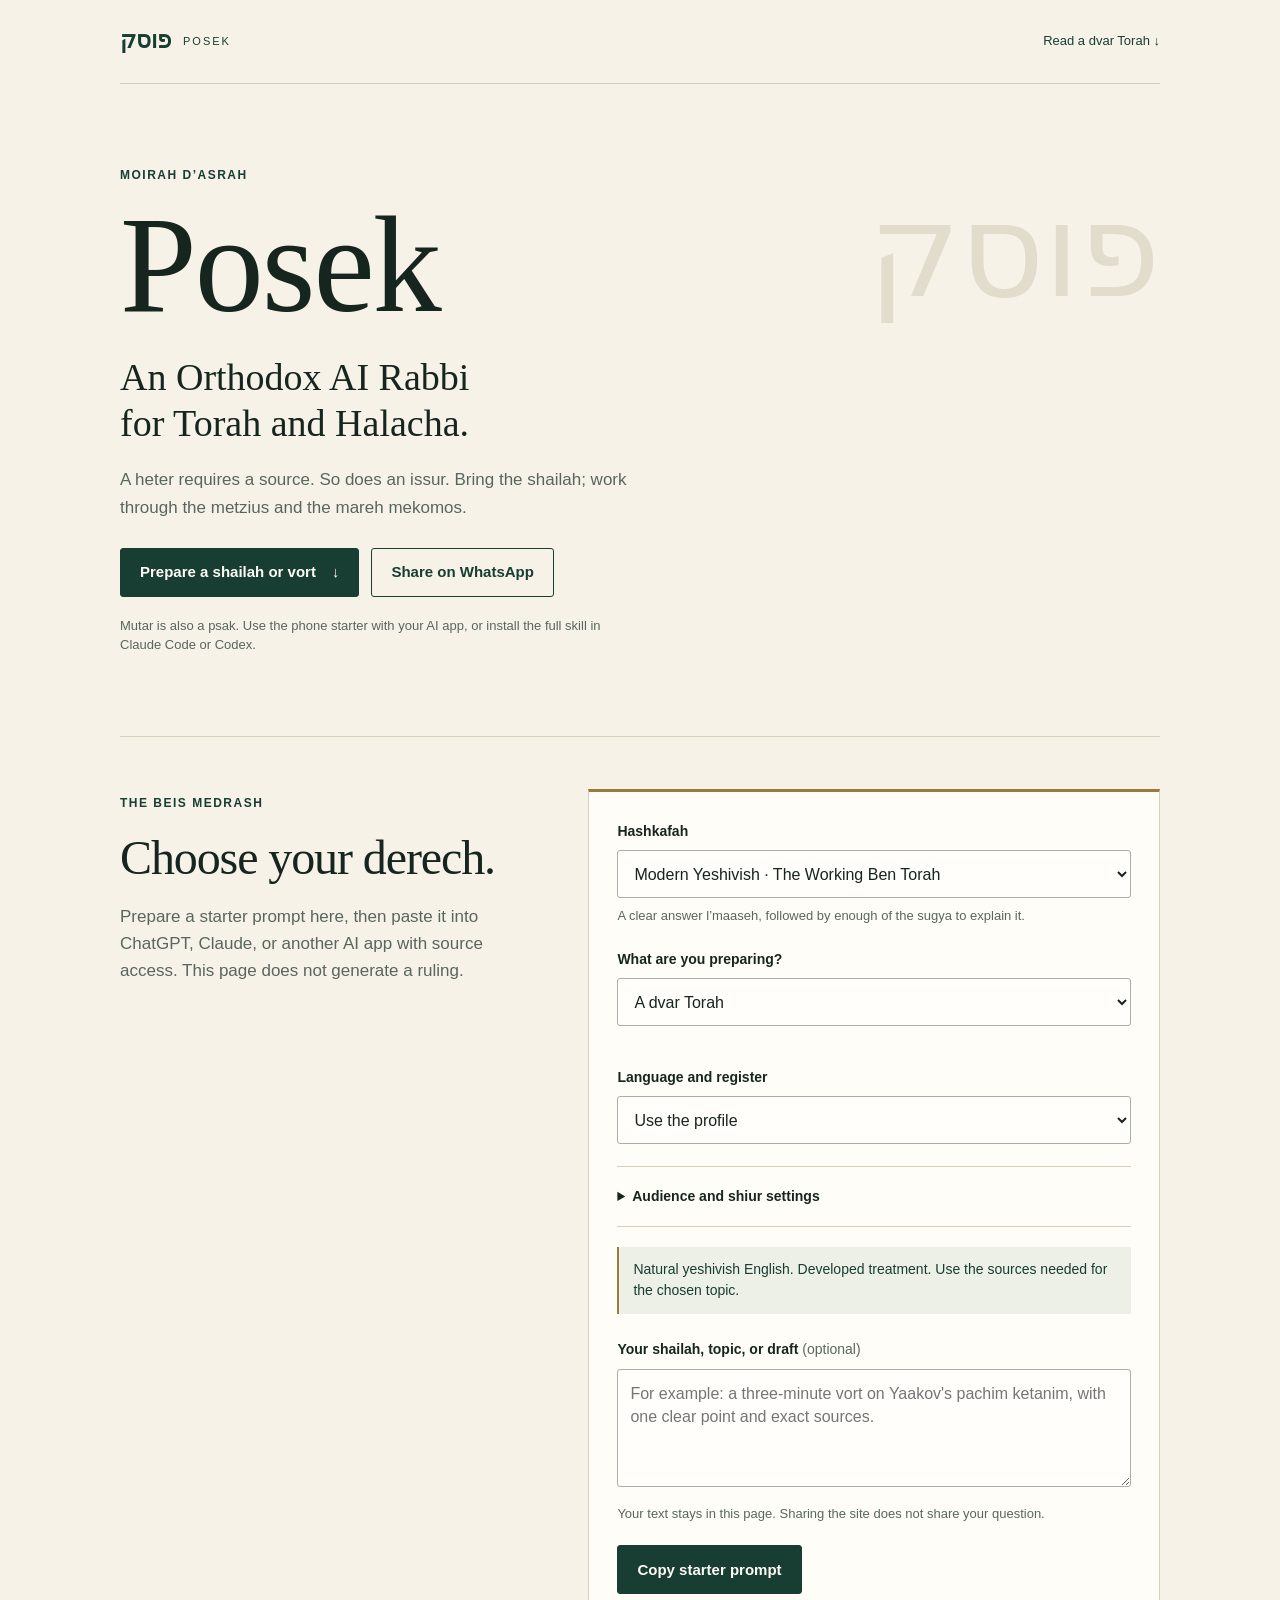
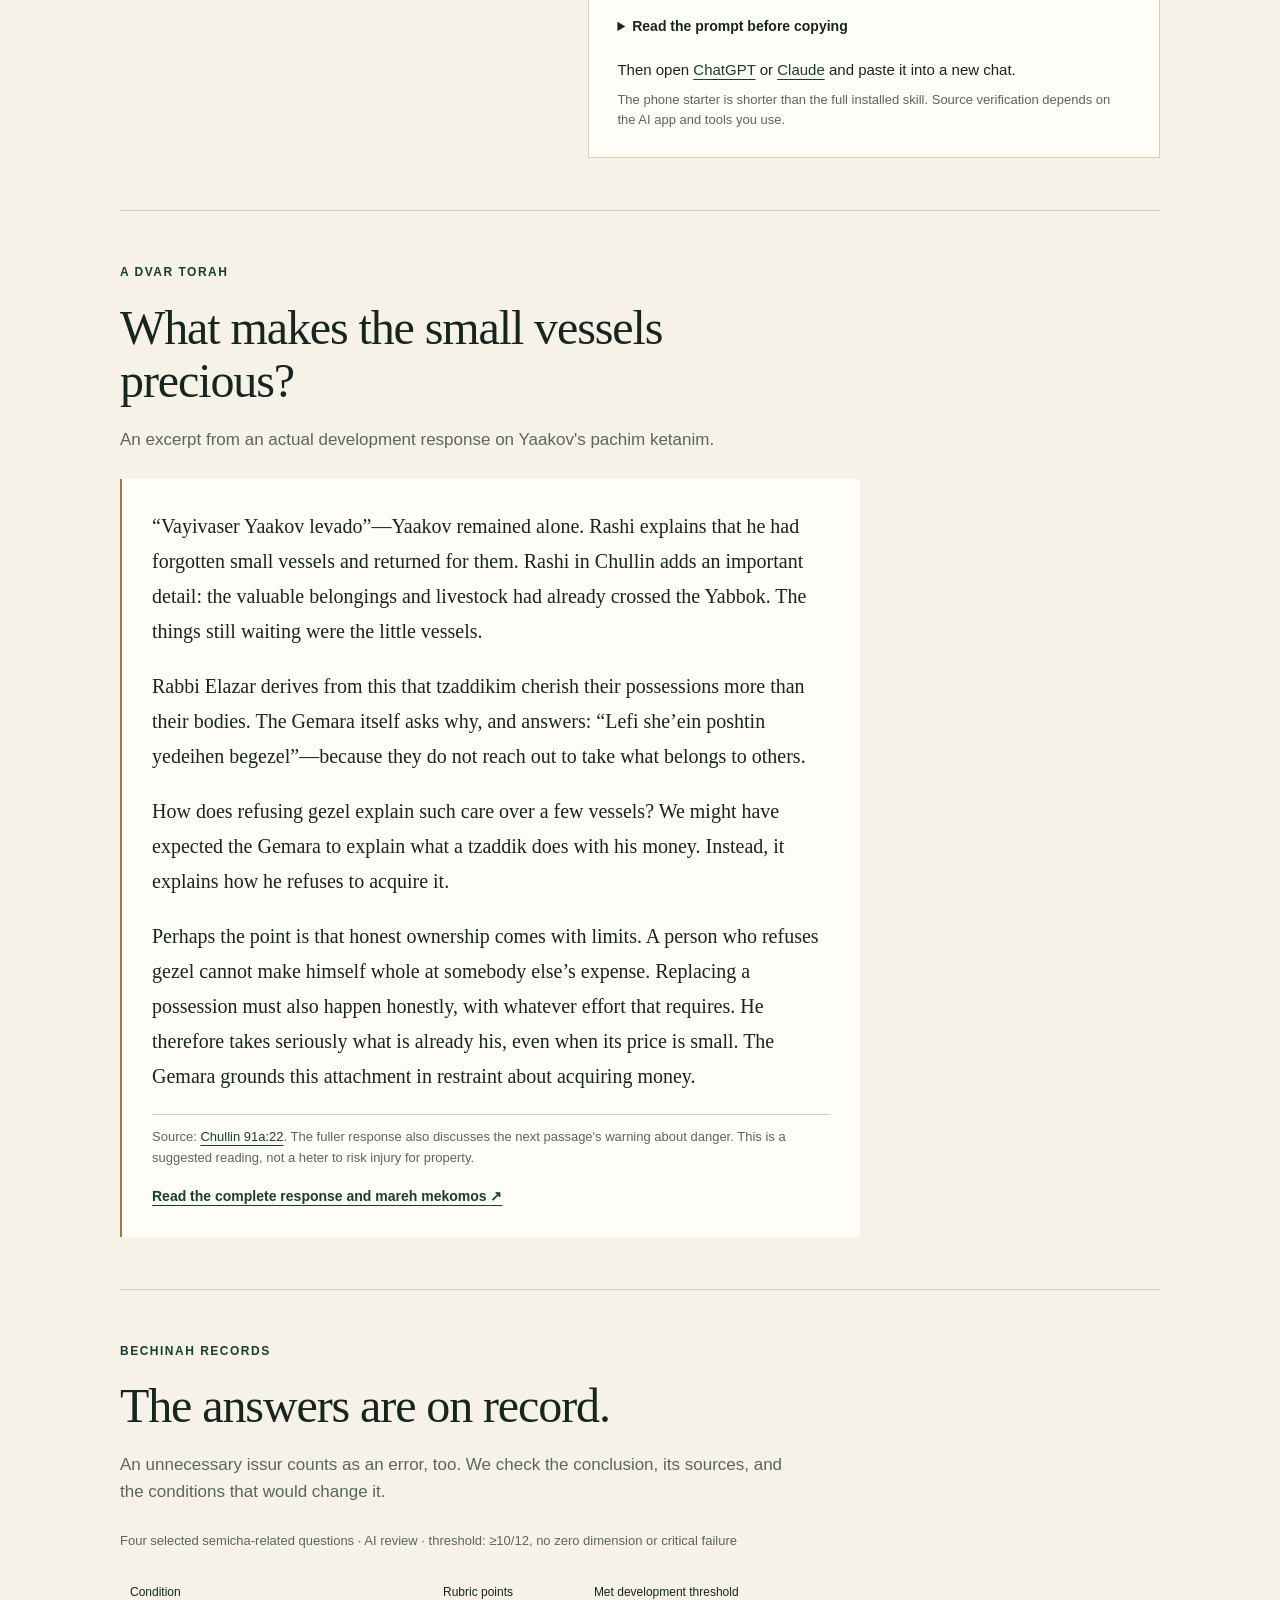
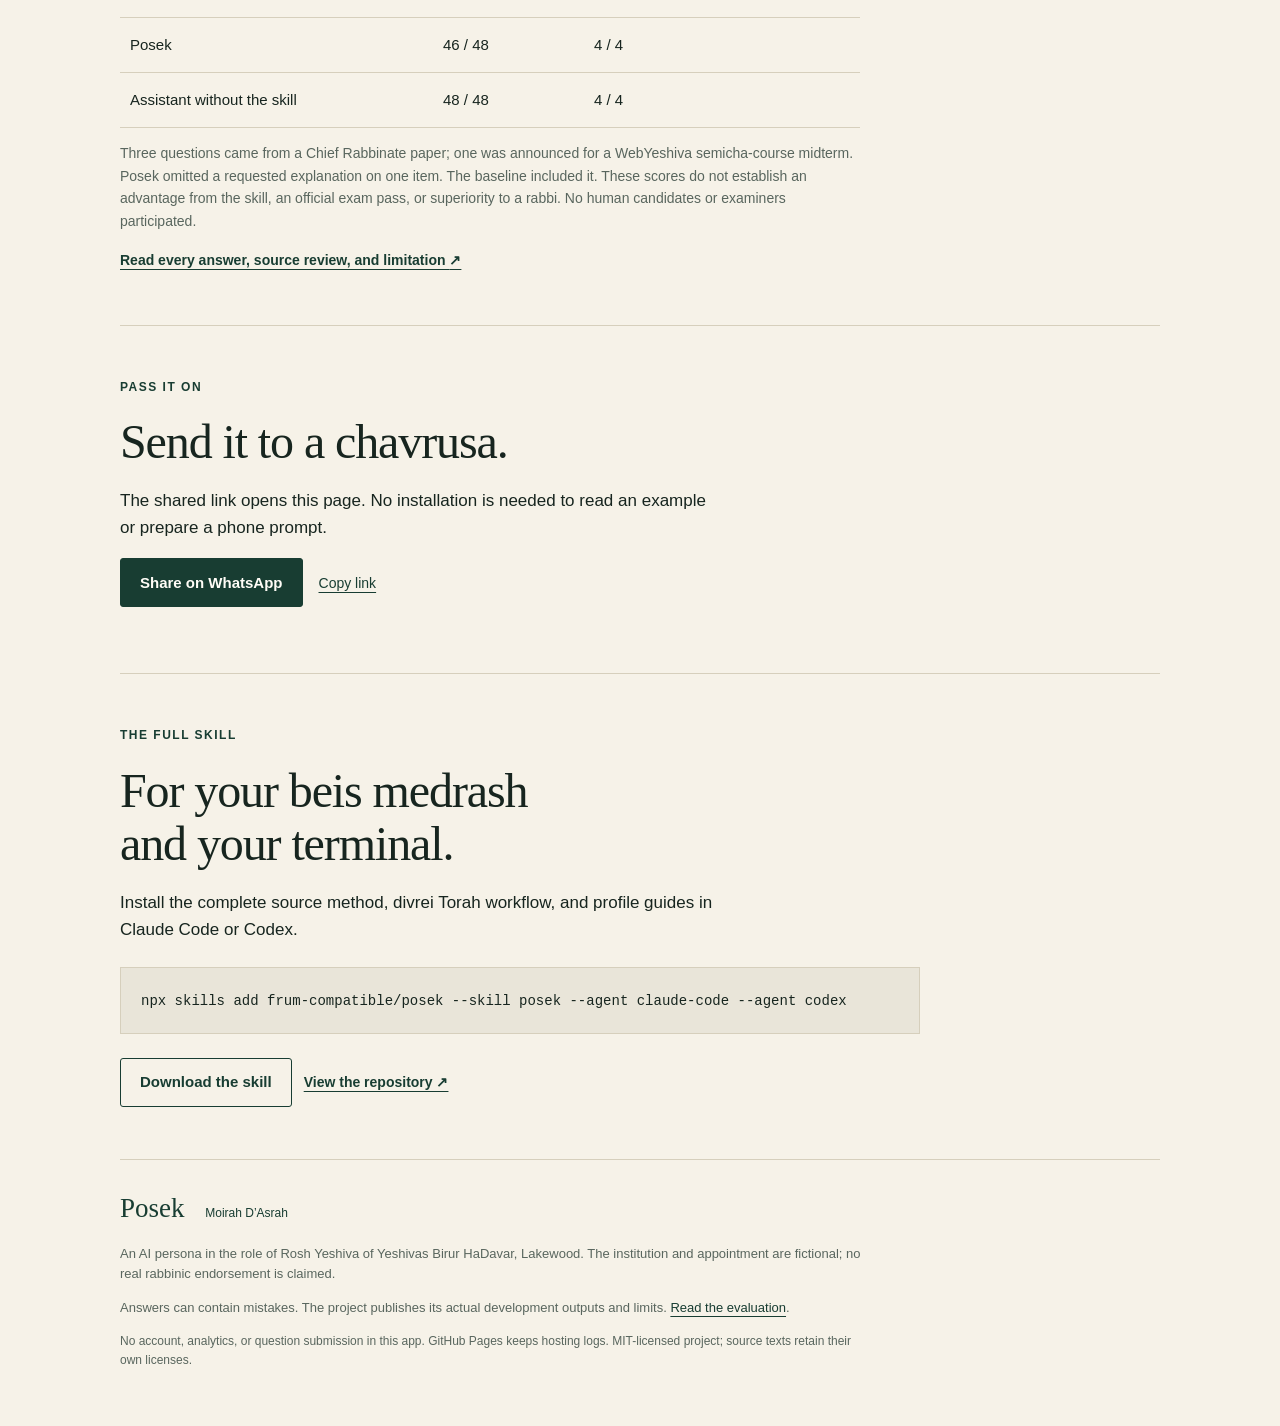
==== site/index.html @ 73b1763a "Publish semicha pilot, source reviews, and development corrections" ====
<!doctype html>
<html lang="en" prefix="og: https://ogp.me/ns#">
<head>
  <meta charset="utf-8">
  <meta name="viewport" content="width=device-width, initial-scale=1">
  <title>Posek | Orthodox AI Rabbi, Torah &amp; Halacha</title>
  <meta name="description" content="An Orthodox AI Rabbi for Torah, halacha and divrei Torah. Choose a hashkafah, prepare a shailah or shiur, and ask for exact mareh mekomos.">
  <meta name="theme-color" content="#183d32">
  <link rel="canonical" href="https://frum-compatible.github.io/posek/">
  <meta property="og:type" content="website">
  <meta property="og:title" content="Posek — An Orthodox AI Rabbi">
  <meta property="og:description" content="Moirah D’Asrah. Torah, halacha and divrei Torah. Choose a hashkafah and ask for exact mareh mekomos.">
  <meta property="og:url" content="https://frum-compatible.github.io/posek/">
  <meta property="og:image" content="https://frum-compatible.github.io/posek/social-card.png">
  <meta property="og:image:type" content="image/png">
  <meta property="og:image:width" content="1200">
  <meta property="og:image:height" content="630">
  <meta property="og:image:alt" content="Posek. Moirah D’Asrah. An Orthodox AI Rabbi for Torah and Halacha.">
  <meta name="twitter:card" content="summary_large_image">
  <link rel="stylesheet" href="styles.css">
  <link rel="icon" href="favicon.svg" type="image/svg+xml">
  <script src="app.js" defer></script>
</head>
<body>
  <a class="skip" href="#main">Skip to content</a>
  <header class="topbar wrap">
    <a class="wordmark" href="#" aria-label="Posek home">פוסק <span>POSEK</span></a>
    <a class="quiet-link" href="#read">Read a dvar Torah <span aria-hidden="true">↓</span></a>
  </header>
  <main id="main">
    <section class="hero wrap" aria-labelledby="hero-title">
      <p class="eyebrow">Moirah D’Asrah</p>
      <h1 id="hero-title">Posek</h1>
      <p class="hero-subtitle">An Orthodox AI Rabbi<br>for Torah and Halacha.</p>
      <p class="hero-copy">A heter requires a source. So does an issur. Bring the shailah; work through the metzius and the mareh mekomos.</p>
      <div class="actions">
        <a class="button primary" href="#prepare">Prepare a shailah or vort <span aria-hidden="true">↓</span></a>
        <a class="button outline whatsapp-share" target="_blank" rel="noopener noreferrer" href="https://wa.me/?text=Posek%20%E2%80%94%20An%20Orthodox%20AI%20Rabbi.%20https%3A%2F%2Ffrum-compatible.github.io%2Fposek%2F">Share on WhatsApp</a>
      </div>
      <p class="hero-note">Mutar is also a psak. Use the phone starter with your AI app, or install the full skill in Claude Code or Codex.</p>
      <p id="preview-note" class="preview-note" hidden>Local preview. The public link will work after publication.</p>
    </section>

    <section id="prepare" class="prepare wrap" aria-labelledby="prepare-title">
      <div class="section-intro">
        <p class="eyebrow">The beis medrash</p>
        <h2 id="prepare-title">Choose your derech.</h2>
        <p>Prepare a starter prompt here, then paste it into ChatGPT, Claude, or another AI app with source access. This page does not generate a ruling.</p>
      </div>
      <div class="builder">
        <div class="field">
          <label for="profile">Hashkafah</label>
          <select id="profile">
            <option value="modern-yeshivish">Modern Yeshivish · The Working Ben Torah</option>
            <option value="lakewood-yeshivish">Lakewood Yeshivish · Yeshivah and Kollel</option>
            <option value="out-of-town-yeshivish">Out-of-Town Yeshivish · The Community Beis Medrash</option>
            <option value="modern-orthodox">Modern Orthodox · Torah U'Madda</option>
            <option value="open-orthodox">Open Orthodox · Halachah and Kehillah</option>
            <option value="torah-im-derech-eretz">Torah im Derech Eretz · Kehillah and Mesorah</option>
            <option value="dati-leumi">Dati Leumi · Toras Eretz Yisrael</option>
            <option value="chassidish">Chassidish · Derech HaChassidus</option>
          </select>
          <p id="profile-description" class="field-note">A clear answer l'maaseh, followed by enough of the sugya to explain it.</p>
        </div>
        <div class="field-row">
          <div class="field">
            <label for="format">What are you preparing?</label>
            <select id="format"><option value="dvar">A dvar Torah</option><option value="psak">A practical shailah</option><option value="shiur">A shiur outline</option><option value="revision">A revision of my draft</option></select>
          </div>
          <div class="field">
            <label for="register">Language and register</label>
            <select id="register"><option value="preset">Use the profile</option><option value="yeshivish">Yeshivish English</option><option value="accessible">Accessible English</option><option value="hebrew">Hebrew</option></select>
          </div>
        </div>
        <details class="advanced">
          <summary>Audience and shiur settings</summary>
          <div class="field">
            <label for="audience">Audience</label>
            <select id="audience"><option value="general">General</option><option value="ladies">Ladies' Parsha Shiur</option><option value="women-beis">Women's Beis Medrash</option><option value="iyun">Yeshiva Seder Iyun</option><option value="baalei-batim">Baalei Batim Shiur</option><option value="teenagers">Teenagers</option></select>
          </div>
          <div class="field-row">
            <div class="field"><label for="sources">Sources in the delivered shiur</label><select id="sources"><option value="preset">Use the preset</option><option value="tanach">Tanach and mefarshim</option><option value="gemara">Gemara and mefarshim</option></select></div>
            <div class="field"><label for="depth">Depth</label><select id="depth"><option value="preset">Use the preset</option><option value="accessible">Accessible</option><option value="developed">Developed</option><option value="iyun">Iyun</option></select></div>
          </div>
          <p class="field-note">These are editable teaching choices. For practical psak, every controlling source still needs to be considered.</p>
        </details>
        <p id="resolved-plan" class="resolved-plan" aria-live="polite"></p>
        <div class="field">
          <label for="question">Your shailah, topic, or draft <span class="optional">(optional)</span></label>
          <textarea id="question" rows="4" maxlength="2400" placeholder="For example: a three-minute vort on Yaakov's pachim ketanim, with one clear point and exact sources."></textarea>
          <p class="field-note">Your text stays in this page. Sharing the site does not share your question.</p>
        </div>
        <div class="copy-row">
          <button id="copy-prompt" class="button primary" type="button">Copy starter prompt</button>
          <span id="copy-status" role="status" aria-live="polite"></span>
        </div>
        <details class="prompt-details"><summary>Read the prompt before copying</summary><textarea id="prompt" readonly rows="13" aria-label="Generated starter prompt"></textarea></details>
        <div id="manual-copy" hidden><label for="manual-text">Copy this text manually</label><textarea id="manual-text" readonly rows="5"></textarea></div>
        <p class="next-step">Then open <a href="https://chatgpt.com/" target="_blank" rel="noopener noreferrer">ChatGPT</a> or <a href="https://claude.ai/" target="_blank" rel="noopener noreferrer">Claude</a> and paste it into a new chat.</p>
        <p class="field-note">The phone starter is shorter than the full installed skill. Source verification depends on the AI app and tools you use.</p>
        <noscript><p>Enable JavaScript to prepare a prompt. You can still read the dvar Torah below or download the full skill.</p></noscript>
      </div>
    </section>

    <section id="read" class="reading wrap" aria-labelledby="reading-title">
      <div class="section-intro"><p class="eyebrow">A dvar Torah</p><h2 id="reading-title">What makes the small vessels precious?</h2><p>An excerpt from an actual development response on Yaakov's pachim ketanim.</p></div>
      <article class="vort">
        <p>“Vayivaser Yaakov levado”—Yaakov remained alone. Rashi explains that he had forgotten small vessels and returned for them. Rashi in Chullin adds an important detail: the valuable belongings and livestock had already crossed the Yabbok. The things still waiting were the little vessels.</p>
        <p>Rabbi Elazar derives from this that tzaddikim cherish their possessions more than their bodies. The Gemara itself asks why, and answers: “Lefi she’ein poshtin yedeihen begezel”—because they do not reach out to take what belongs to others.</p>
        <p>How does refusing gezel explain such care over a few vessels? We might have expected the Gemara to explain what a tzaddik does with his money. Instead, it explains how he refuses to acquire it.</p>
        <p>Perhaps the point is that honest ownership comes with limits. A person who refuses gezel cannot make himself whole at somebody else’s expense. Replacing a possession must also happen honestly, with whatever effort that requires. He therefore takes seriously what is already his, even when its price is small. The Gemara grounds this attachment in restraint about acquiring money.</p>
        <p class="source-note">Source: <a href="https://www.sefaria.org/Chullin.91a.22">Chullin 91a:22</a>. The fuller response also discusses the next passage's warning about danger. This is a suggested reading, not a heter to risk injury for property.</p>
        <a class="text-link" href="https://github.com/frum-compatible/posek/blob/main/benchmarks/divrei-torah/runs/initial/DT-001.md" target="_blank" rel="noopener noreferrer">Read the complete response and mareh mekomos <span aria-hidden="true">↗</span></a>
      </article>
    </section>

    <section id="bechinah" class="reading wrap" aria-labelledby="bechinah-title">
      <div class="section-intro"><p class="eyebrow">Bechinah records</p><h2 id="bechinah-title">The answers are on record.</h2><p>An unnecessary issur counts as an error, too. We check the conclusion, its sources, and the conditions that would change it.</p></div>
      <table class="results-table">
        <caption>Four selected semicha-related questions · AI review · threshold: ≥10/12, no zero dimension or critical failure</caption>
        <thead><tr><th scope="col">Condition</th><th scope="col">Rubric points</th><th scope="col">Met development threshold</th></tr></thead>
        <tbody><tr><th scope="row">Posek</th><td>46 / 48</td><td>4 / 4</td></tr><tr><th scope="row">Assistant without the skill</th><td>48 / 48</td><td>4 / 4</td></tr></tbody>
      </table>
      <p class="evidence-note">Three questions came from a Chief Rabbinate paper; one was announced for a WebYeshiva semicha-course midterm. Posek omitted a requested explanation on one item. The baseline included it. These scores do not establish an advantage from the skill, an official exam pass, or superiority to a rabbi. No human candidates or examiners participated.</p>
      <a class="text-link" href="https://github.com/frum-compatible/posek/blob/main/benchmarks/semicha/RESULTS.md">Read every answer, source review, and limitation <span aria-hidden="true">↗</span></a>
    </section>

    <section class="sharing wrap" aria-labelledby="share-title"><div><p class="eyebrow">Pass it on</p><h2 id="share-title">Send it to a chavrusa.</h2><p>The shared link opens this page. No installation is needed to read an example or prepare a phone prompt.</p></div><div class="actions"><a class="button primary whatsapp-share" target="_blank" rel="noopener noreferrer" href="https://wa.me/?text=Posek%20%E2%80%94%20An%20Orthodox%20AI%20Rabbi.%20https%3A%2F%2Ffrum-compatible.github.io%2Fposek%2F">Share on WhatsApp</a><button id="native-share" class="button outline" type="button" hidden>More sharing options</button><button id="copy-link" class="text-button" type="button">Copy link</button></div><p id="share-status" role="status" aria-live="polite"></p></section>

    <section id="install" class="install wrap" aria-labelledby="install-title"><p class="eyebrow">The full skill</p><h2 id="install-title">For your beis medrash<br>and your terminal.</h2><p>Install the complete source method, divrei Torah workflow, and profile guides in Claude Code or Codex.</p><div class="command"><code>npx skills add frum-compatible/posek --skill posek --agent claude-code --agent codex</code></div><div class="actions"><a class="button outline" href="posek-skill.zip" download>Download the skill</a><a class="text-link" href="https://github.com/frum-compatible/posek" target="_blank" rel="noopener noreferrer">View the repository ↗</a></div></section>
  </main>
  <footer class="wrap footer"><div class="footer-brand">Posek <span>Moirah D’Asrah</span></div><p>An AI persona in the role of Rosh Yeshiva of Yeshivas Birur HaDavar, Lakewood. The institution and appointment are fictional; no real rabbinic endorsement is claimed.</p><p>Answers can contain mistakes. The project publishes its actual development outputs and limits. <a href="https://github.com/frum-compatible/posek/blob/main/benchmarks/RESULTS.md">Read the evaluation</a>.</p><p class="small">No account, analytics, or question submission in this app. GitHub Pages keeps hosting logs. MIT-licensed project; source texts retain their own licenses.</p></footer>
</body>
</html>
---- site/styles.css ----
:root {
  --paper:#f6f2e8;
  --card:#fffdf7;
  --ink:#17251f;
  --green:#183d32;
  --muted:#59665e;
  --line:#d6cfbc;
  --brass:#9b7a3a;
  --serif:Georgia,'Times New Roman',serif;
}
* {
  box-sizing:border-box;
}
html {
  scroll-behavior:smooth;
  scroll-padding-top:24px;
}
body {
  margin:0;
  background:var(--paper);
  color:var(--ink);
  font:17px/1.6 -apple-system,BlinkMacSystemFont,'Segoe UI',sans-serif;
}
a {
  color:var(--green);
  text-underline-offset:4px;
}
button,input,select,textarea {
  font:inherit;
}
button,a,select,summary {
  touch-action:manipulation;
}
button {
  cursor:pointer;
}
button:disabled {
  cursor:default;
}
a:focus-visible,button:focus-visible,select:focus-visible,textarea:focus-visible,summary:focus-visible {
  outline:3px solid var(--brass);
  outline-offset:4px;
}
[hidden] {
  display:none!important;
}
.wrap {
  width:min(100% - 44px,1040px);
  margin-inline:auto;
}
.skip {
  position:absolute;
  top:-100px;
  left:20px;
  background:var(--card);
  padding:12px;
  z-index:5;
}
.skip:focus {
  top:10px;
}
.topbar {
  display:flex;
  justify-content:space-between;
  align-items:center;
  gap:20px;
  padding-block:23px;
  border-bottom:1px solid var(--line);
}
.wordmark {
  font-family:var(--serif);
  font-size:23px;
  text-decoration:none;
  font-weight:bold;
  display:flex;
  align-items:center;
  gap:12px;
}
.wordmark span {
  font:11px/1 sans-serif;
  letter-spacing:2px;
}
.quiet-link {
  font-size:13px;
  text-decoration:none;
}
.hero {
  padding-block:62px 54px;
  max-width:1040px;
}
.eyebrow {
  color:var(--green);
  font-size:12px;
  letter-spacing:1.5px;
  text-transform:uppercase;
  font-weight:600;
  margin:0 0 18px;
}
h1,h2 {
  font-family:var(--serif);
  font-weight:400;
  letter-spacing:-2px;
}
h1 {
  font-size:clamp(76px,12vw,138px);
  line-height:.9;
  margin:0 0 28px;
}
h2 {
  font-size:clamp(34px,5vw,48px);
  line-height:1.12;
  margin:0 0 18px;
  letter-spacing:-1.1px;
}
.hero-subtitle {
  font-family:var(--serif);
  font-size:clamp(26px,4vw,38px);
  line-height:1.2;
  margin:0 0 20px;
  max-width:660px;
}
.hero-copy {
  max-width:550px;
  color:var(--muted);
  margin:0 0 27px;
}
.actions {
  display:flex;
  gap:12px;
  align-items:center;
  flex-wrap:wrap;
}
.button {
  display:inline-flex;
  align-items:center;
  justify-content:center;
  gap:16px;
  text-decoration:none;
  min-height:49px;
  padding:12px 19px;
  border-radius:3px;
  border:1px solid var(--green);
  font-size:15px;
  font-weight:600;
  line-height:1.3;
}
.primary {
  background:var(--green);
  color:#fffdf7;
}
.primary:hover {
  background:#244d40;
}
.outline {
  background:transparent;
  color:var(--green);
}
.outline:hover {
  background:#e8ebdf;
}
.hero-note,.field-note {
  font-size:13px;
  line-height:1.5;
  color:var(--muted);
}
.hero-note {
  max-width:500px;
  margin-top:19px;
}
.preview-note {
  padding:9px 12px;
  border-left:2px solid var(--brass);
  font-size:13px;
  max-width:550px;
}
.prepare,.reading,.sharing,.install {
  border-top:1px solid var(--line);
  padding-block:52px;
}
.section-intro {
  max-width:670px;
  margin-bottom:26px;
}
.section-intro>p:last-child {
  color:var(--muted);
}
.builder {
  background:var(--card);
  border:1px solid var(--line);
  border-top:3px solid var(--brass);
  padding:30px;
  max-width:800px;
}
.field {
  margin-bottom:22px;
  min-width:0;
}
.field label {
  display:block;
  font-size:14px;
  font-weight:650;
  margin-bottom:8px;
}
.optional {
  font-weight:400;
  color:var(--muted);
}
select,textarea {
  width:100%;
  min-width:0;
  max-width:100%;
  border:1px solid #a8afa4;
  border-radius:3px;
  background:#fffefa;
  color:var(--ink);
  padding:12px;
  font-size:16px;
  line-height:1.45;
}
select {
  min-height:48px;
  padding-right:28px;
}
textarea {
  resize:vertical;
}
.field-note {
  margin:8px 0 0;
}
.field-row {
  display:grid;
  grid-template-columns:1fr 1fr;
  gap:18px;
}
.advanced {
  border-block:1px solid var(--line);
  margin-bottom:20px;
  padding-block:15px;
}
.advanced summary,.prompt-details summary {
  cursor:pointer;
  font-weight:600;
  font-size:14px;
  padding-block:3px;
}
.advanced[open] summary {
  margin-bottom:20px;
}
.resolved-plan {
  font-size:14px;
  line-height:1.55;
  color:var(--green);
  margin:0 0 24px;
  padding:12px 14px;
  background:#edf0e7;
  border-left:2px solid var(--brass);
}
.copy-row {
  display:flex;
  align-items:center;
  gap:14px;
  flex-wrap:wrap;
}
.copy-row [role=status],#share-status {
  font-size:14px;
  color:var(--green);
}
.prompt-details {
  margin-block:18px;
}
.prompt-details textarea {
  margin-top:12px;
  font-size:14px;
  line-height:1.55;
}
#manual-copy {
  margin-top:18px;
}
#manual-copy label {
  display:block;
  margin-bottom:8px;
  font-size:14px;
}
.next-step {
  font-size:15px;
  margin-bottom:8px;
}
.vort {
  max-width:740px;
  background:var(--card);
  border-left:2px solid var(--brass);
  padding:10px 30px 28px;
}
.vort>p:not(.source-note) {
  font:20px/1.75 var(--serif);
}
.source-note {
  font-size:13px;
  color:var(--muted);
  line-height:1.6;
  padding-top:12px;
  border-top:1px solid var(--line);
}
.text-link {
  font-size:14px;
  font-weight:600;
}
.results-table {
  width:100%;
  max-width:740px;
  border-collapse:collapse;
  font-size:15px;
}
.results-table caption {
  text-align:left;
  color:var(--muted);
  font-size:13px;
  padding-bottom:16px;
}
.results-table th,.results-table td {
  text-align:left;
  padding:15px 10px;
  border-bottom:1px solid var(--line);
}
.results-table thead th {
  font-size:12px;
  font-weight:500;
}
.results-table tbody th {
  font-weight:500;
}
.results-table td {
  white-space:nowrap;
}
.evidence-note {
  max-width:740px;
  font-size:14px;
  color:var(--muted);
}
.sharing {
  max-width:1040px;
}
.sharing p {
  max-width:600px;
}
.text-button {
  background:none;
  border:0;
  text-decoration:underline;
  text-underline-offset:4px;
  color:var(--green);
  padding:13px 4px;
  font-size:14px;
}
.install p {
  max-width:600px;
}
.command {
  max-width:800px;
  padding:18px 20px;
  margin-block:24px;
  background:#e9e5d9;
  border:1px solid var(--line);
  overflow-wrap:anywhere;
}
.command code {
  font:14px/1.8 ui-monospace,SFMono-Regular,Consolas,monospace;
}
.footer {
  border-top:1px solid var(--line);
  padding-block:33px 45px;
  color:var(--muted);
  font-size:13px;
}
.footer p {
  max-width:750px;
}
.footer-brand {
  font:27px var(--serif);
  color:var(--green);
  margin-bottom:20px;
}
.footer-brand span {
  font:12px -apple-system,BlinkMacSystemFont,sans-serif;
  margin-left:14px;
}
.small {
  font-size:12px;
}
@media(min-width:850px) {
  .hero {
    padding-block:82px 68px;
  }
  .prepare {
    display:grid;
    grid-template-columns:1fr 1.35fr;
    gap:45px;
  }
  .prepare .section-intro {
    padding-top:5px;
  }
  .builder {
    padding:28px;
  }
  .prepare .field-row {
    grid-template-columns:1fr;
  }
  .hero:after {
    content:'פוסק';
    position:absolute;
    right:max(22px,calc((100vw - 1040px)/2));
    top:175px;
    font:130px var(--serif);
    color:#e1dccb;
    pointer-events:none;
    z-index:-1;
  }
}
@media(max-width:520px) {
  .wrap {
    width:calc(100% - 36px);
  }
  .topbar {
    padding-block:18px;
  }
  .wordmark {
    font-size:20px;
    gap:8px;
  }
  .quiet-link {
    font-size:12px;
  }
  .hero {
    padding-block:45px 36px;
  }
  .hero h1 {
    margin-bottom:23px;
  }
  .hero-copy {
    font-size:16px;
  }
  .hero .actions {
    align-items:stretch;
  }
  .hero .button {
    width:100%;
  }
  .hero-note {
    font-size:12px;
  }
  .prepare,.reading,.sharing,.install {
    padding-block:35px;
  }
  .builder {
    padding:20px 16px;
  }
  .field-row {
    grid-template-columns:1fr;
    gap:0;
  }
  .vort {
    padding:8px 19px 23px;
  }
  .vort>p:not(.source-note) {
    font-size:19px;
  }
  .copy-row .button {
    width:100%;
  }
  .sharing .button {
    width:100%;
  }
  .footer-brand span {
    display:block;
    margin:5px 0 0;
  }
}
@media(prefers-reduced-motion:reduce) {
  html {
    scroll-behavior:auto;
  }
}
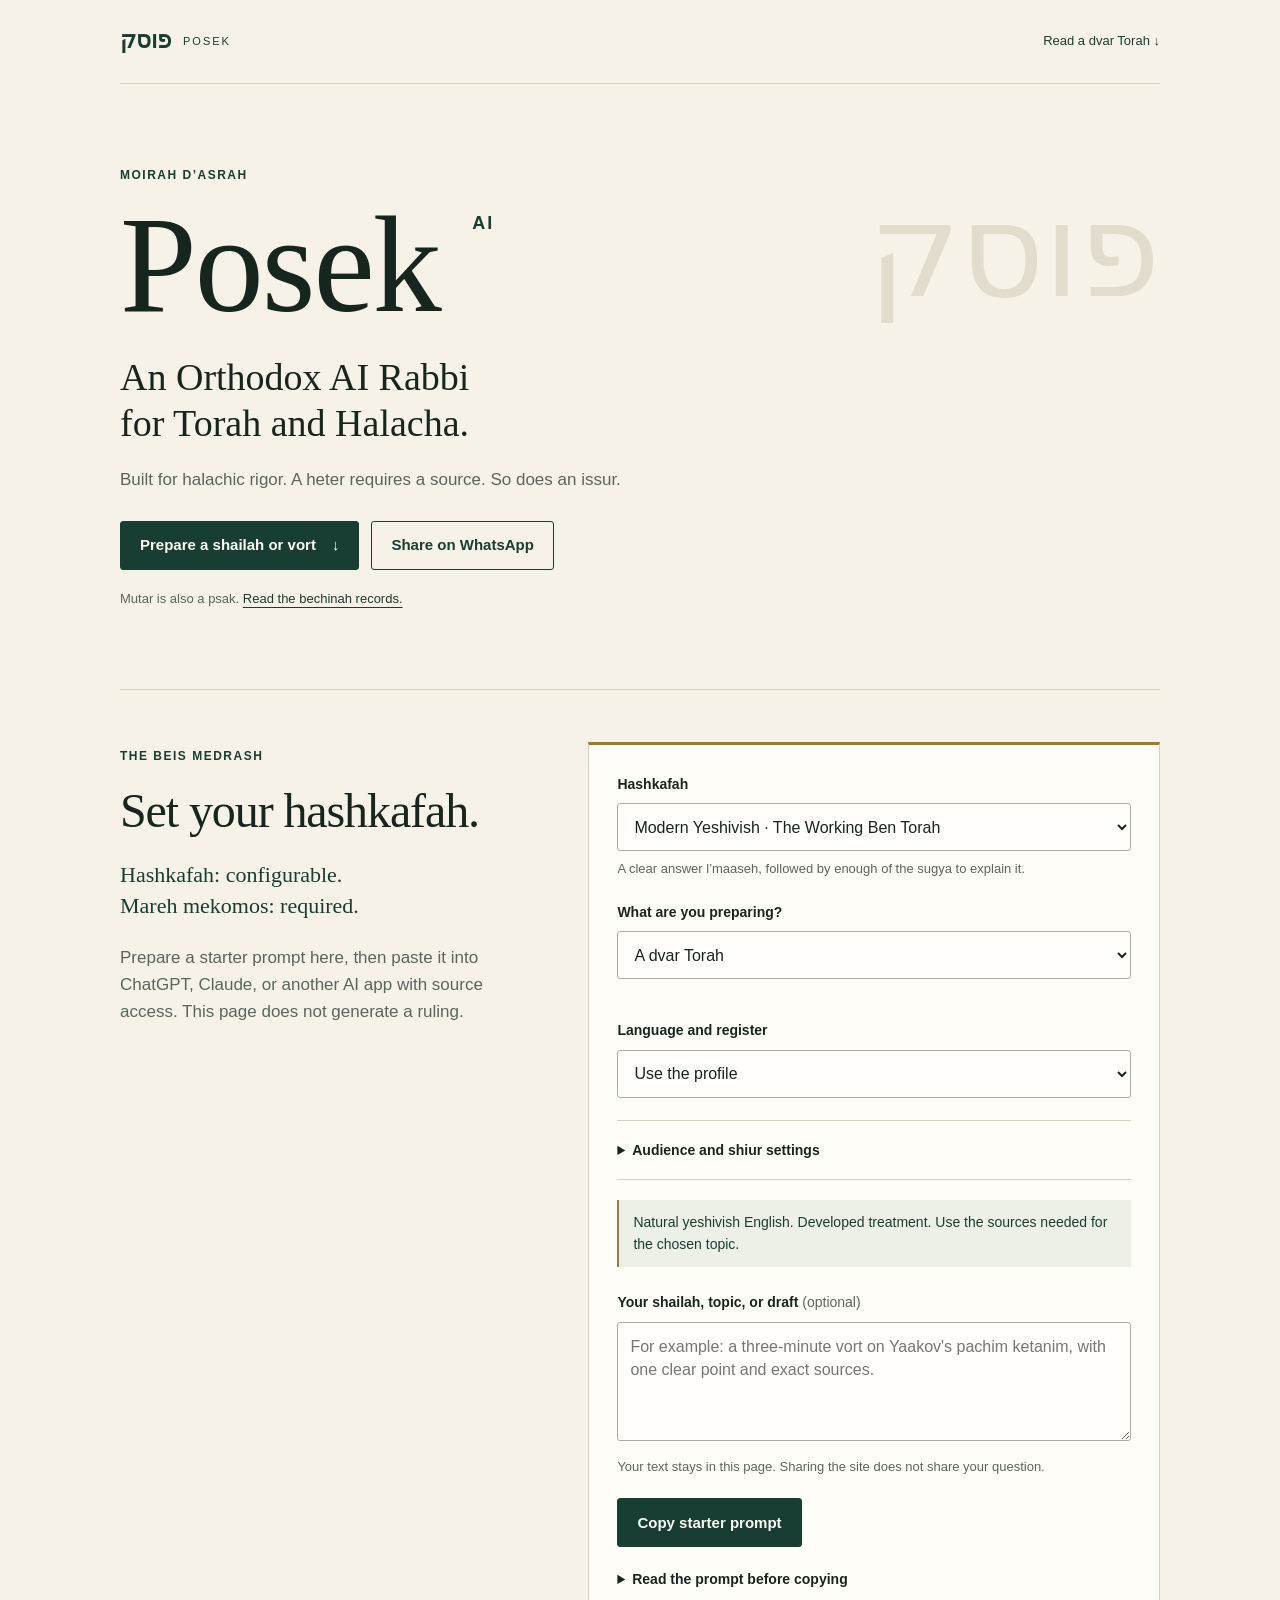
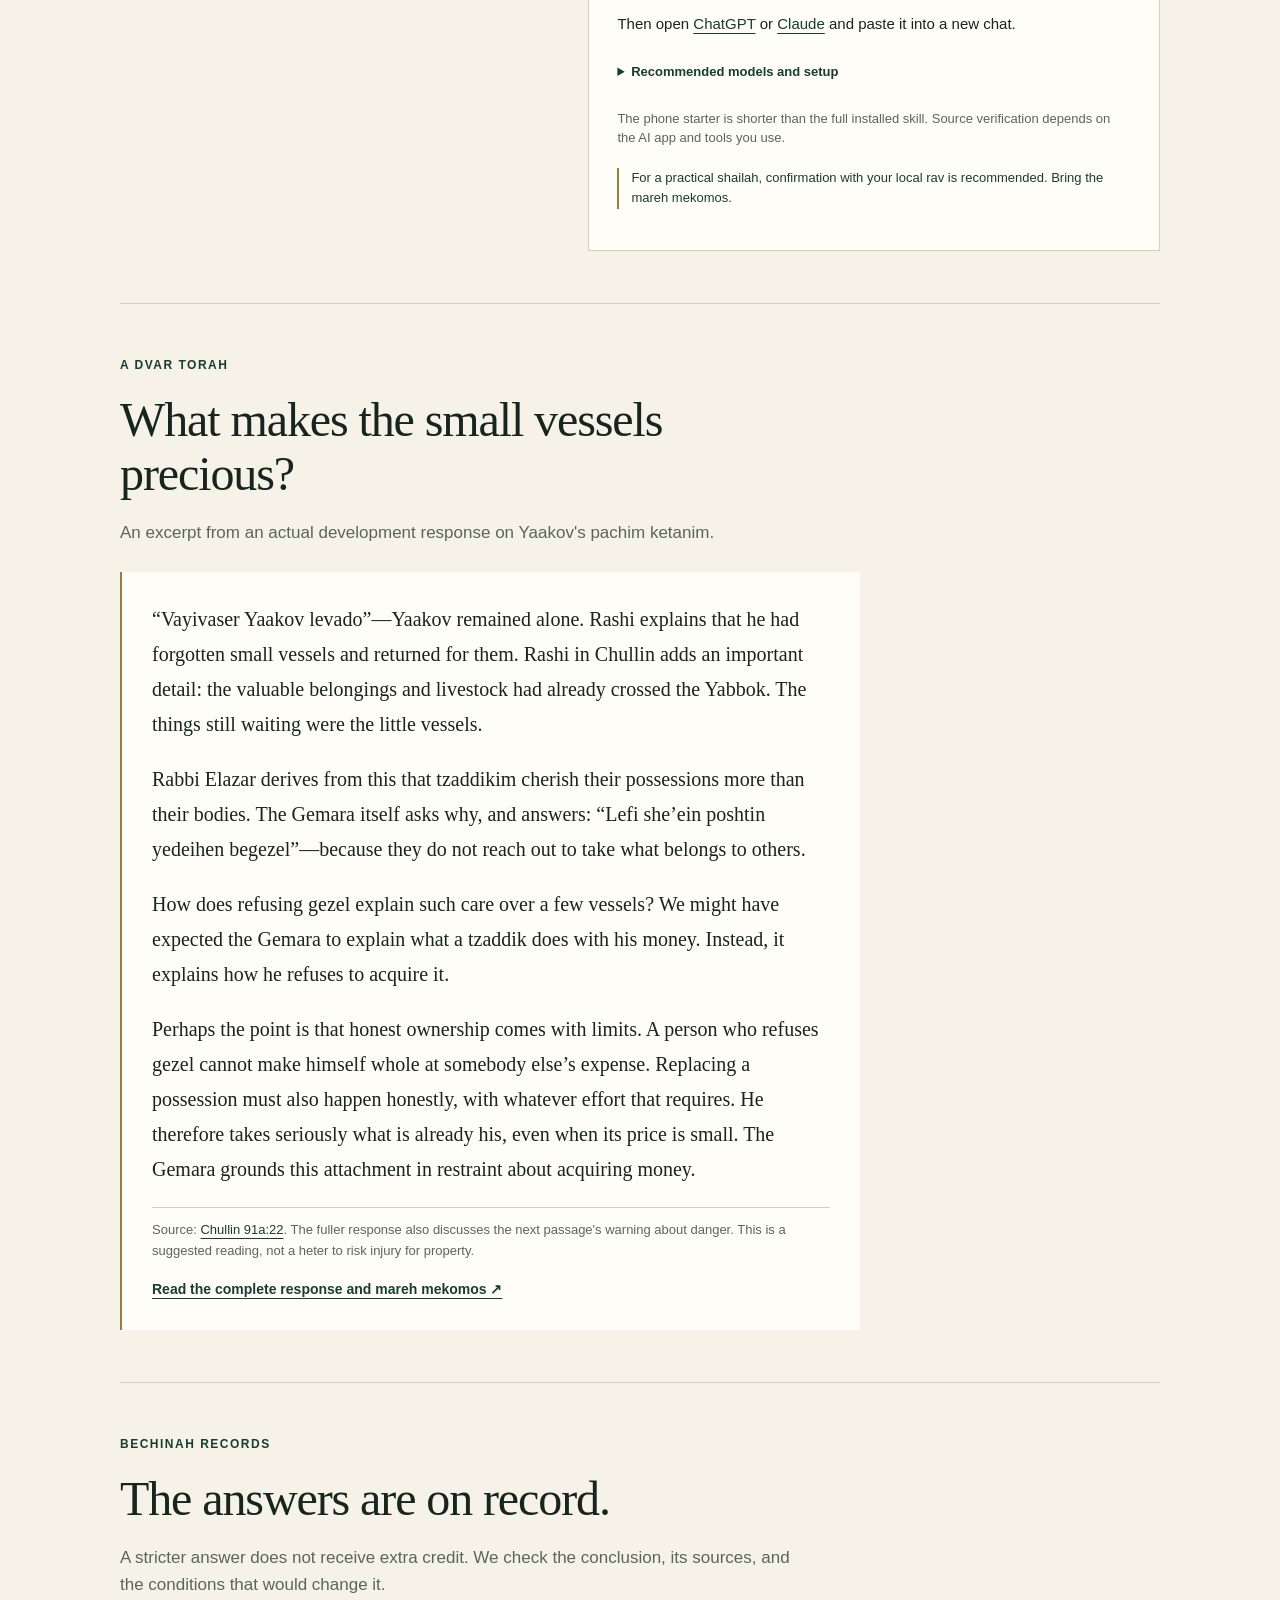
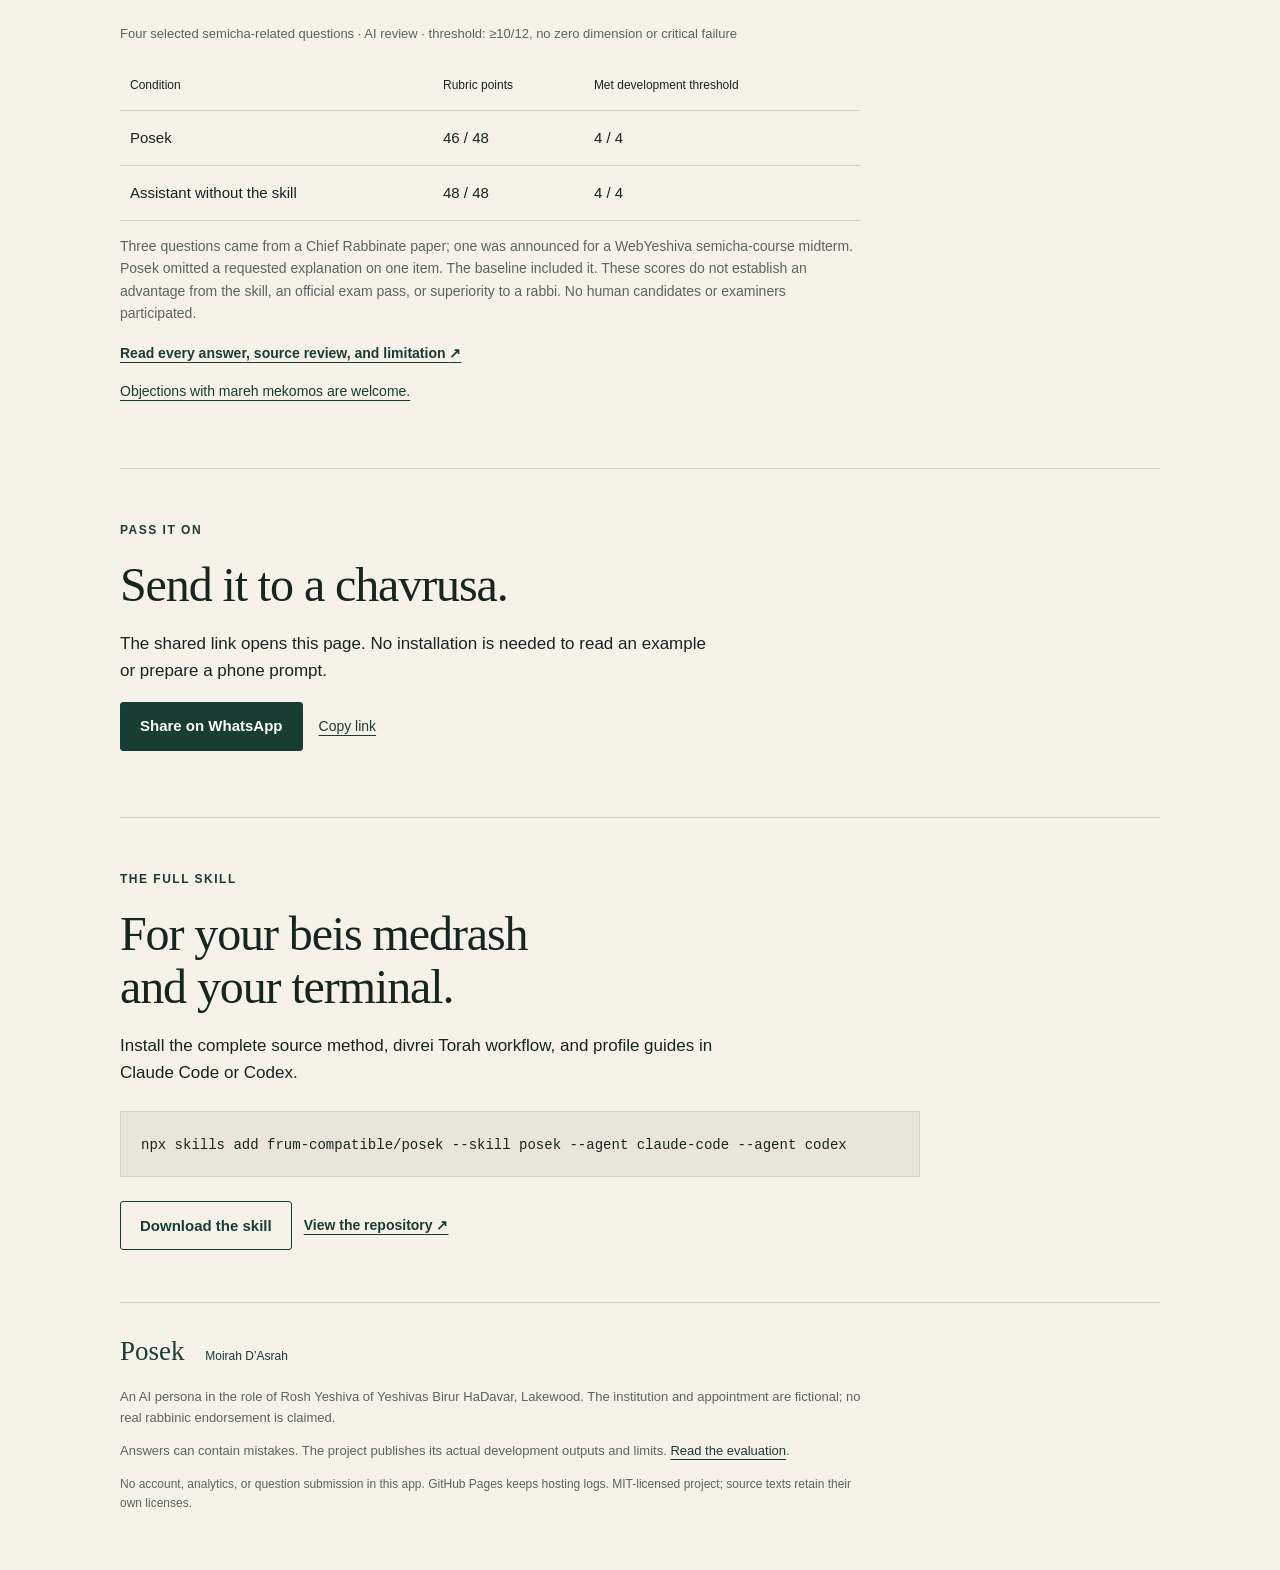
==== commit 4ff034e0: "Add model setup guidance and source-focused Posek AI presentation" ====
--- a/site/index.html
+++ b/site/index.html
@@ -3,19 +3,19 @@
 <head>
   <meta charset="utf-8">
   <meta name="viewport" content="width=device-width, initial-scale=1">
-  <title>Posek | Orthodox AI Rabbi, Torah &amp; Halacha</title>
-  <meta name="description" content="An Orthodox AI Rabbi for Torah, halacha and divrei Torah. Choose a hashkafah, prepare a shailah or shiur, and ask for exact mareh mekomos.">
+  <title>Posek AI | Orthodox AI Rabbi, Torah &amp; Halacha</title>
+  <meta name="description" content="An Orthodox AI Rabbi built for halachic rigor. Eight hashkafah profiles, source-based psak and divrei Torah, and public development benchmarks.">
   <meta name="theme-color" content="#183d32">
   <link rel="canonical" href="https://frum-compatible.github.io/posek/">
   <meta property="og:type" content="website">
-  <meta property="og:title" content="Posek — An Orthodox AI Rabbi">
-  <meta property="og:description" content="Moirah D’Asrah. Torah, halacha and divrei Torah. Choose a hashkafah and ask for exact mareh mekomos.">
+  <meta property="og:title" content="Posek AI — An Orthodox AI Rabbi">
+  <meta property="og:description" content="Hashkafah: configurable. Mareh mekomos: required. Source-based psak, divrei Torah, and public bechinah records.">
   <meta property="og:url" content="https://frum-compatible.github.io/posek/">
   <meta property="og:image" content="https://frum-compatible.github.io/posek/social-card.png">
   <meta property="og:image:type" content="image/png">
   <meta property="og:image:width" content="1200">
   <meta property="og:image:height" content="630">
-  <meta property="og:image:alt" content="Posek. Moirah D’Asrah. An Orthodox AI Rabbi for Torah and Halacha.">
+  <meta property="og:image:alt" content="Posek AI. Moirah D’Asrah. An Orthodox AI Rabbi for Torah and Halacha. Mutar is also a psak.">
   <meta name="twitter:card" content="summary_large_image">
   <link rel="stylesheet" href="styles.css">
   <link rel="icon" href="favicon.svg" type="image/svg+xml">
@@ -30,21 +30,22 @@
   <main id="main">
     <section class="hero wrap" aria-labelledby="hero-title">
       <p class="eyebrow">Moirah D’Asrah</p>
-      <h1 id="hero-title">Posek</h1>
+      <h1 id="hero-title">Posek <span class="ai-label">AI</span></h1>
       <p class="hero-subtitle">An Orthodox AI Rabbi<br>for Torah and Halacha.</p>
-      <p class="hero-copy">A heter requires a source. So does an issur. Bring the shailah; work through the metzius and the mareh mekomos.</p>
+      <p class="hero-copy">Built for halachic rigor. A heter requires a source. So does an issur.</p>
       <div class="actions">
         <a class="button primary" href="#prepare">Prepare a shailah or vort <span aria-hidden="true">↓</span></a>
         <a class="button outline whatsapp-share" target="_blank" rel="noopener noreferrer" href="https://wa.me/?text=Posek%20%E2%80%94%20An%20Orthodox%20AI%20Rabbi.%20https%3A%2F%2Ffrum-compatible.github.io%2Fposek%2F">Share on WhatsApp</a>
       </div>
-      <p class="hero-note">Mutar is also a psak. Use the phone starter with your AI app, or install the full skill in Claude Code or Codex.</p>
+      <p class="hero-note">Mutar is also a psak. <a href="#bechinah">Read the bechinah records.</a></p>
       <p id="preview-note" class="preview-note" hidden>Local preview. The public link will work after publication.</p>
     </section>
 
     <section id="prepare" class="prepare wrap" aria-labelledby="prepare-title">
       <div class="section-intro">
         <p class="eyebrow">The beis medrash</p>
-        <h2 id="prepare-title">Choose your derech.</h2>
+        <h2 id="prepare-title">Set your hashkafah.</h2>
+        <p class="method-line">Hashkafah: configurable.<br>Mareh mekomos: required.</p>
         <p>Prepare a starter prompt here, then paste it into ChatGPT, Claude, or another AI app with source access. This page does not generate a ruling.</p>
       </div>
       <div class="builder">
@@ -97,7 +98,15 @@
         <details class="prompt-details"><summary>Read the prompt before copying</summary><textarea id="prompt" readonly rows="13" aria-label="Generated starter prompt"></textarea></details>
         <div id="manual-copy" hidden><label for="manual-text">Copy this text manually</label><textarea id="manual-text" readonly rows="5"></textarea></div>
         <p class="next-step">Then open <a href="https://chatgpt.com/" target="_blank" rel="noopener noreferrer">ChatGPT</a> or <a href="https://claude.ai/" target="_blank" rel="noopener noreferrer">Claude</a> and paste it into a new chat.</p>
+        <details id="model-setup" class="model-setup">
+          <summary>Recommended models and setup</summary>
+          <p><strong>ChatGPT:</strong> choose Astra if available. Increase reasoning effort for a complex shailah. Otherwise use an available reasoning model with source access. <a href="https://learn.chatgpt.com/docs/model-selection" target="_blank" rel="noopener noreferrer">Model guide ↗</a></p>
+          <p><strong>Claude:</strong> Opus 5.5 with High effort for difficult shailos; Sonnet 5.5 for shorter drafts. <a href="https://support.claude.com/en/articles/8664678-change-the-model-effort-and-thinking-settings" target="_blank" rel="noopener noreferrer">Model settings ↗</a></p>
+          <p>Ask the model to open the primary sources. Enable web search where your app offers a switch; some versions search automatically. If a sefer cannot be opened, supply the passage and keep the gap explicit.</p>
+          <p class="small">Checked 2 October 2026. Suggested setups, not Posek model rankings or required subscriptions. Availability varies. <a href="https://github.com/frum-compatible/posek/blob/main/docs/MODEL-SETUP.md">Setup and evidence limits ↗</a></p>
+        </details>
         <p class="field-note">The phone starter is shorter than the full installed skill. Source verification depends on the AI app and tools you use.</p>
+        <p class="rav-note">For a practical shailah, confirmation with your local rav is recommended. Bring the mareh mekomos.</p>
         <noscript><p>Enable JavaScript to prepare a prompt. You can still read the dvar Torah below or download the full skill.</p></noscript>
       </div>
     </section>
@@ -115,7 +124,7 @@
     </section>
 
     <section id="bechinah" class="reading wrap" aria-labelledby="bechinah-title">
-      <div class="section-intro"><p class="eyebrow">Bechinah records</p><h2 id="bechinah-title">The answers are on record.</h2><p>An unnecessary issur counts as an error, too. We check the conclusion, its sources, and the conditions that would change it.</p></div>
+      <div class="section-intro"><p class="eyebrow">Bechinah records</p><h2 id="bechinah-title">The answers are on record.</h2><p>A stricter answer does not receive extra credit. We check the conclusion, its sources, and the conditions that would change it.</p></div>
       <table class="results-table">
         <caption>Four selected semicha-related questions · AI review · threshold: ≥10/12, no zero dimension or critical failure</caption>
         <thead><tr><th scope="col">Condition</th><th scope="col">Rubric points</th><th scope="col">Met development threshold</th></tr></thead>
@@ -123,6 +132,7 @@
       </table>
       <p class="evidence-note">Three questions came from a Chief Rabbinate paper; one was announced for a WebYeshiva semicha-course midterm. Posek omitted a requested explanation on one item. The baseline included it. These scores do not establish an advantage from the skill, an official exam pass, or superiority to a rabbi. No human candidates or examiners participated.</p>
       <a class="text-link" href="https://github.com/frum-compatible/posek/blob/main/benchmarks/semicha/RESULTS.md">Read every answer, source review, and limitation <span aria-hidden="true">↗</span></a>
+      <p class="evidence-note"><a href="https://github.com/frum-compatible/posek/issues">Objections with mareh mekomos are welcome.</a></p>
     </section>
 
     <section class="sharing wrap" aria-labelledby="share-title"><div><p class="eyebrow">Pass it on</p><h2 id="share-title">Send it to a chavrusa.</h2><p>The shared link opens this page. No installation is needed to read an example or prepare a phone prompt.</p></div><div class="actions"><a class="button primary whatsapp-share" target="_blank" rel="noopener noreferrer" href="https://wa.me/?text=Posek%20%E2%80%94%20An%20Orthodox%20AI%20Rabbi.%20https%3A%2F%2Ffrum-compatible.github.io%2Fposek%2F">Share on WhatsApp</a><button id="native-share" class="button outline" type="button" hidden>More sharing options</button><button id="copy-link" class="text-button" type="button">Copy link</button></div><p id="share-status" role="status" aria-live="polite"></p></section>
--- a/site/styles.css
+++ b/site/styles.css
@@ -105,6 +105,18 @@
   font-size:clamp(76px,12vw,138px);
   line-height:.9;
   margin:0 0 28px;
+}
+.ai-label {
+  display:inline-block;
+  font:600 18px/1.2 -apple-system,BlinkMacSystemFont,'Segoe UI',sans-serif;
+  letter-spacing:2px;
+  vertical-align:top;
+  margin-top:10px;
+  color:var(--green);
+}
+.method-line {
+  font:22px/1.4 var(--serif);
+  color:var(--green);
 }
 h2 {
   font-size:clamp(34px,5vw,48px);
@@ -285,6 +297,27 @@
   font-size:15px;
   margin-bottom:8px;
 }
+.model-setup {
+  margin-block:18px;
+  font-size:13px;
+  color:var(--muted);
+}
+.model-setup summary {
+  cursor:pointer;
+  font-weight:600;
+  color:var(--green);
+  padding-block:8px;
+}
+.model-setup p {
+  margin-block:10px;
+}
+.rav-note {
+  border-left:2px solid var(--brass);
+  padding-left:12px;
+  margin-top:20px;
+  font-size:13px;
+  color:var(--green);
+}
 .vort {
   max-width:740px;
   background:var(--card);
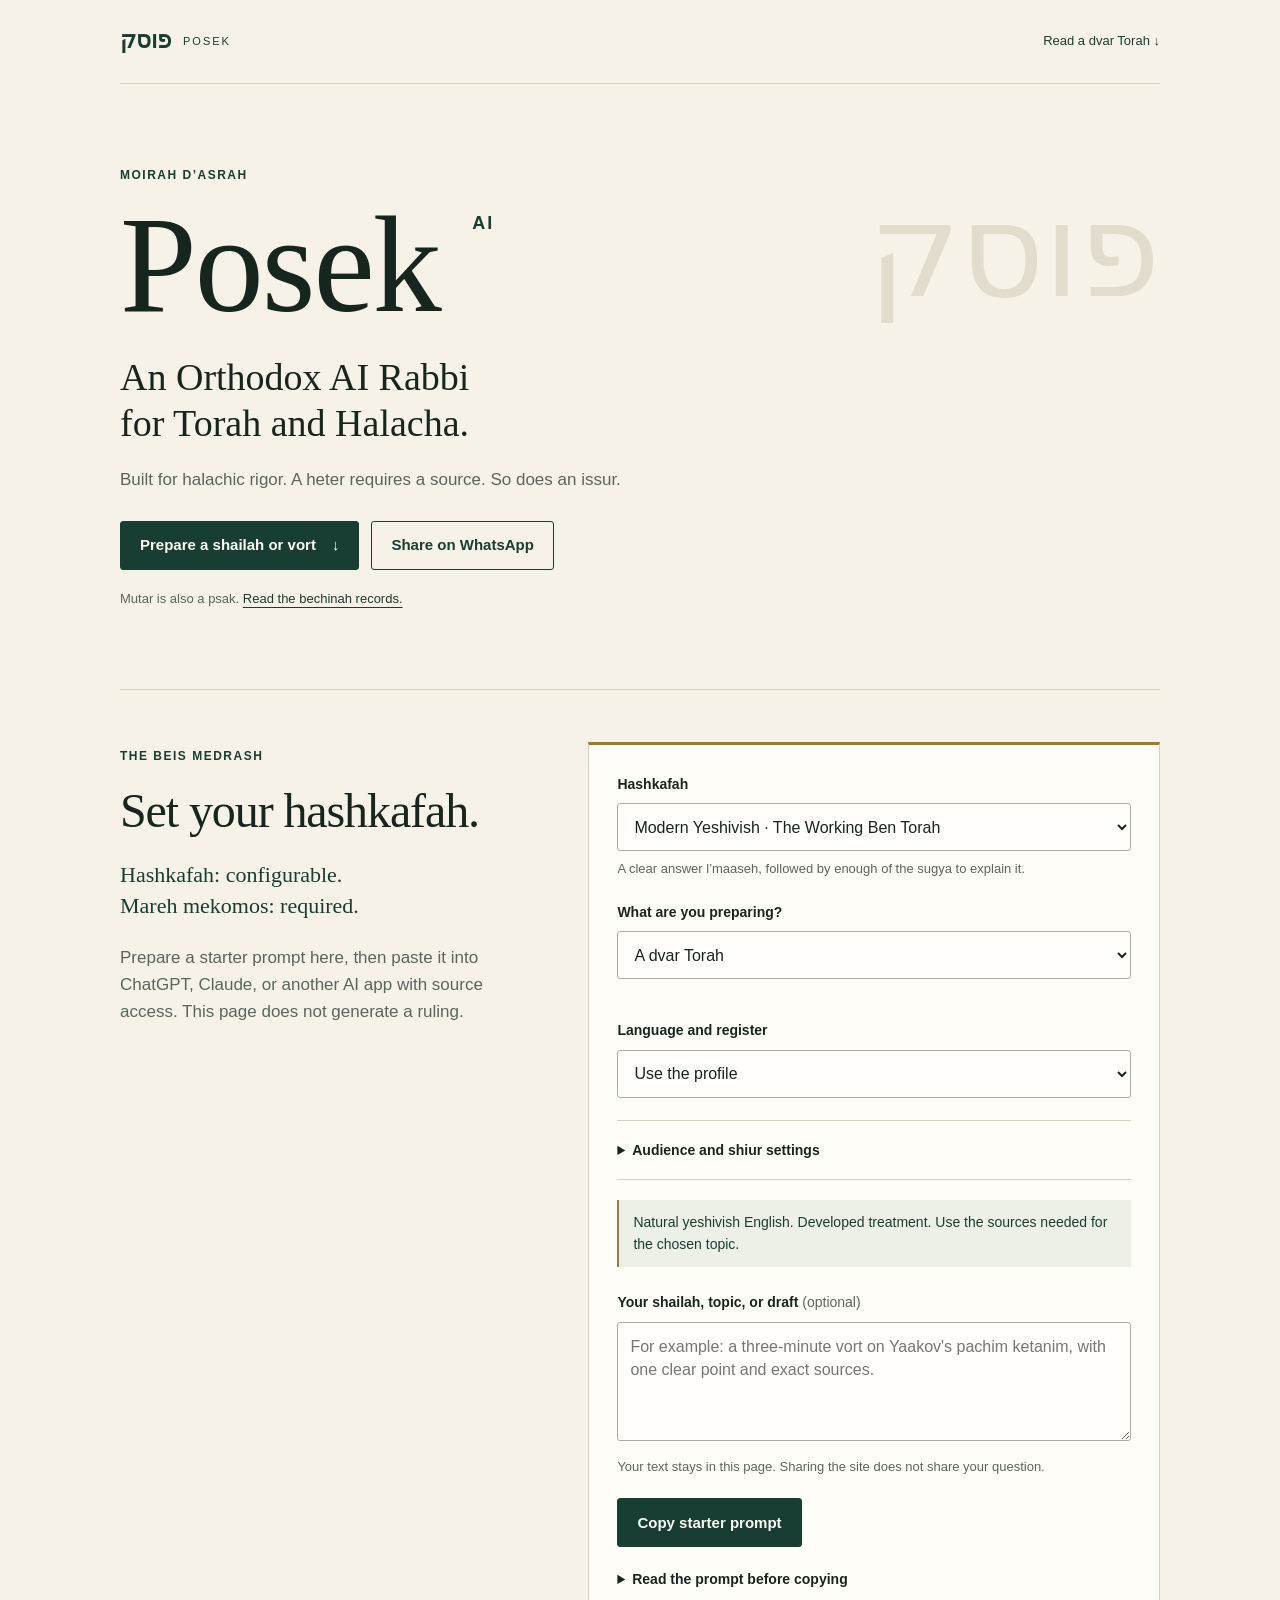
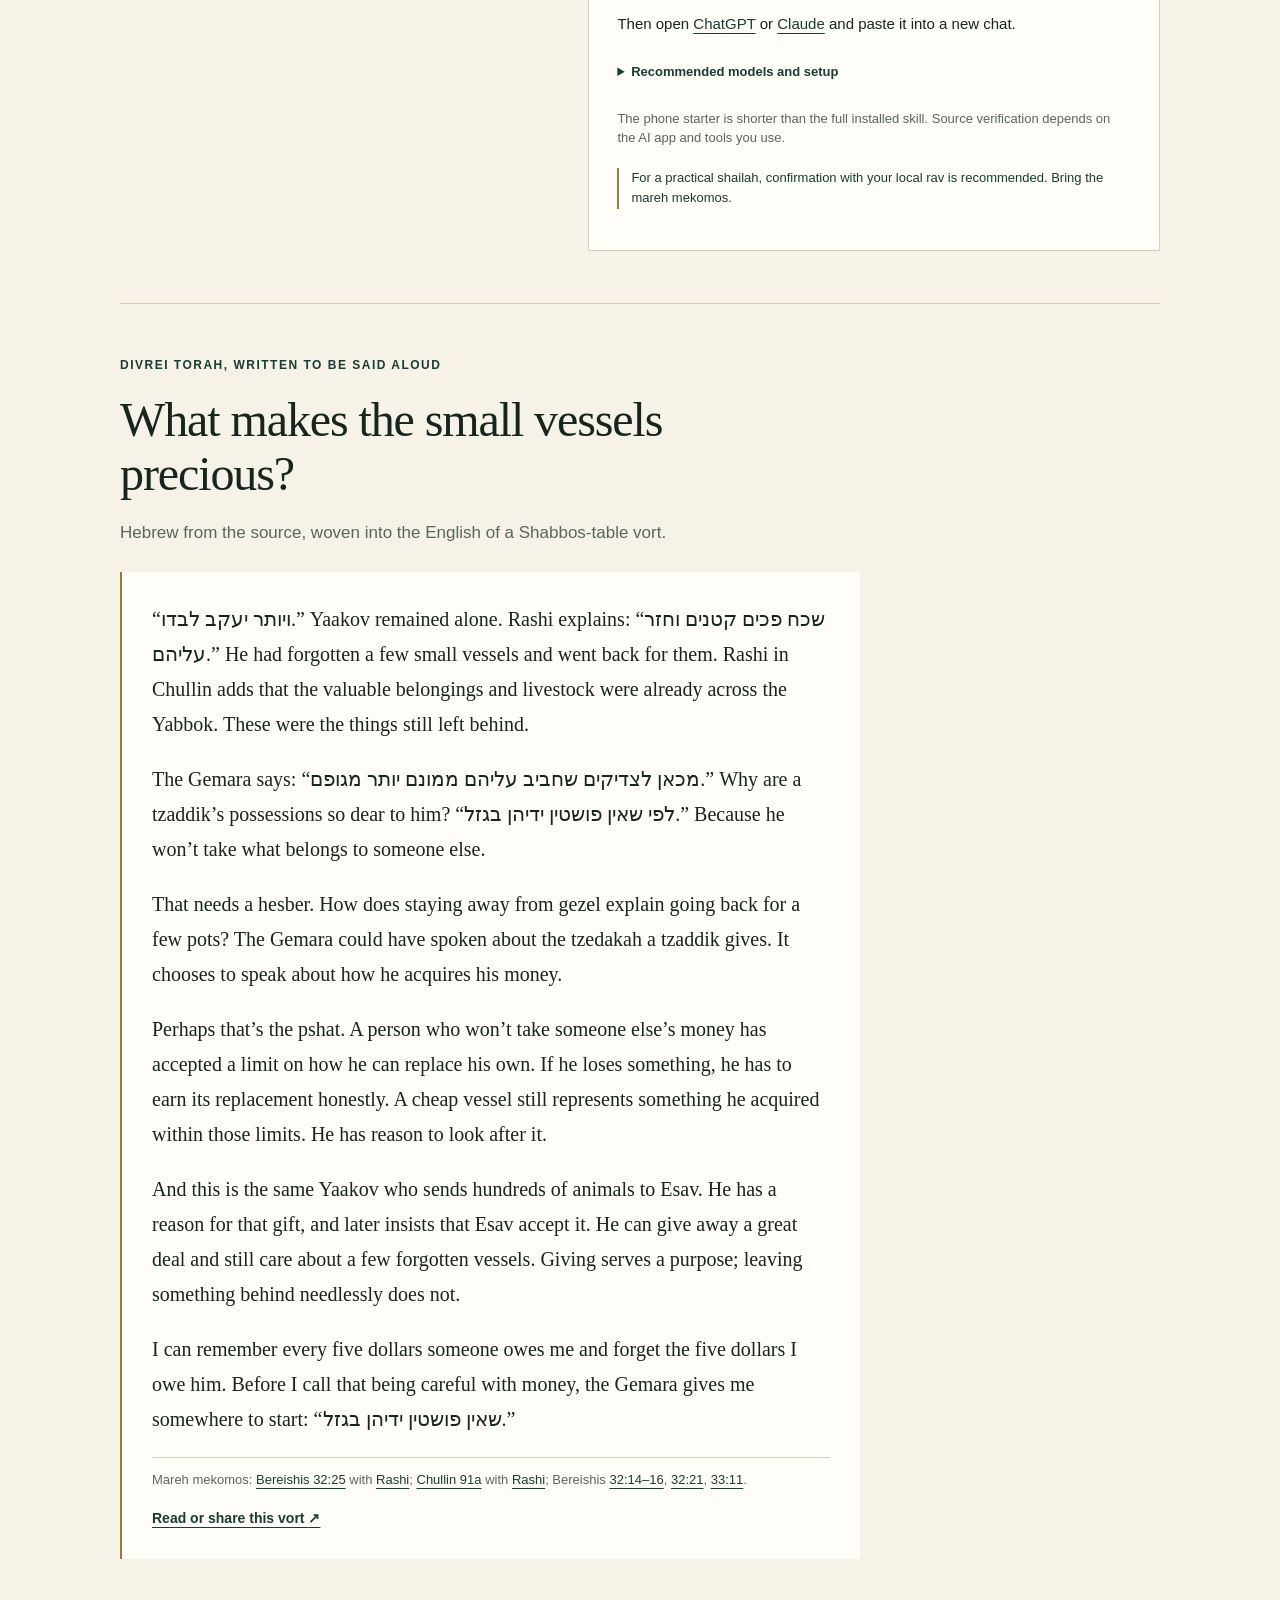
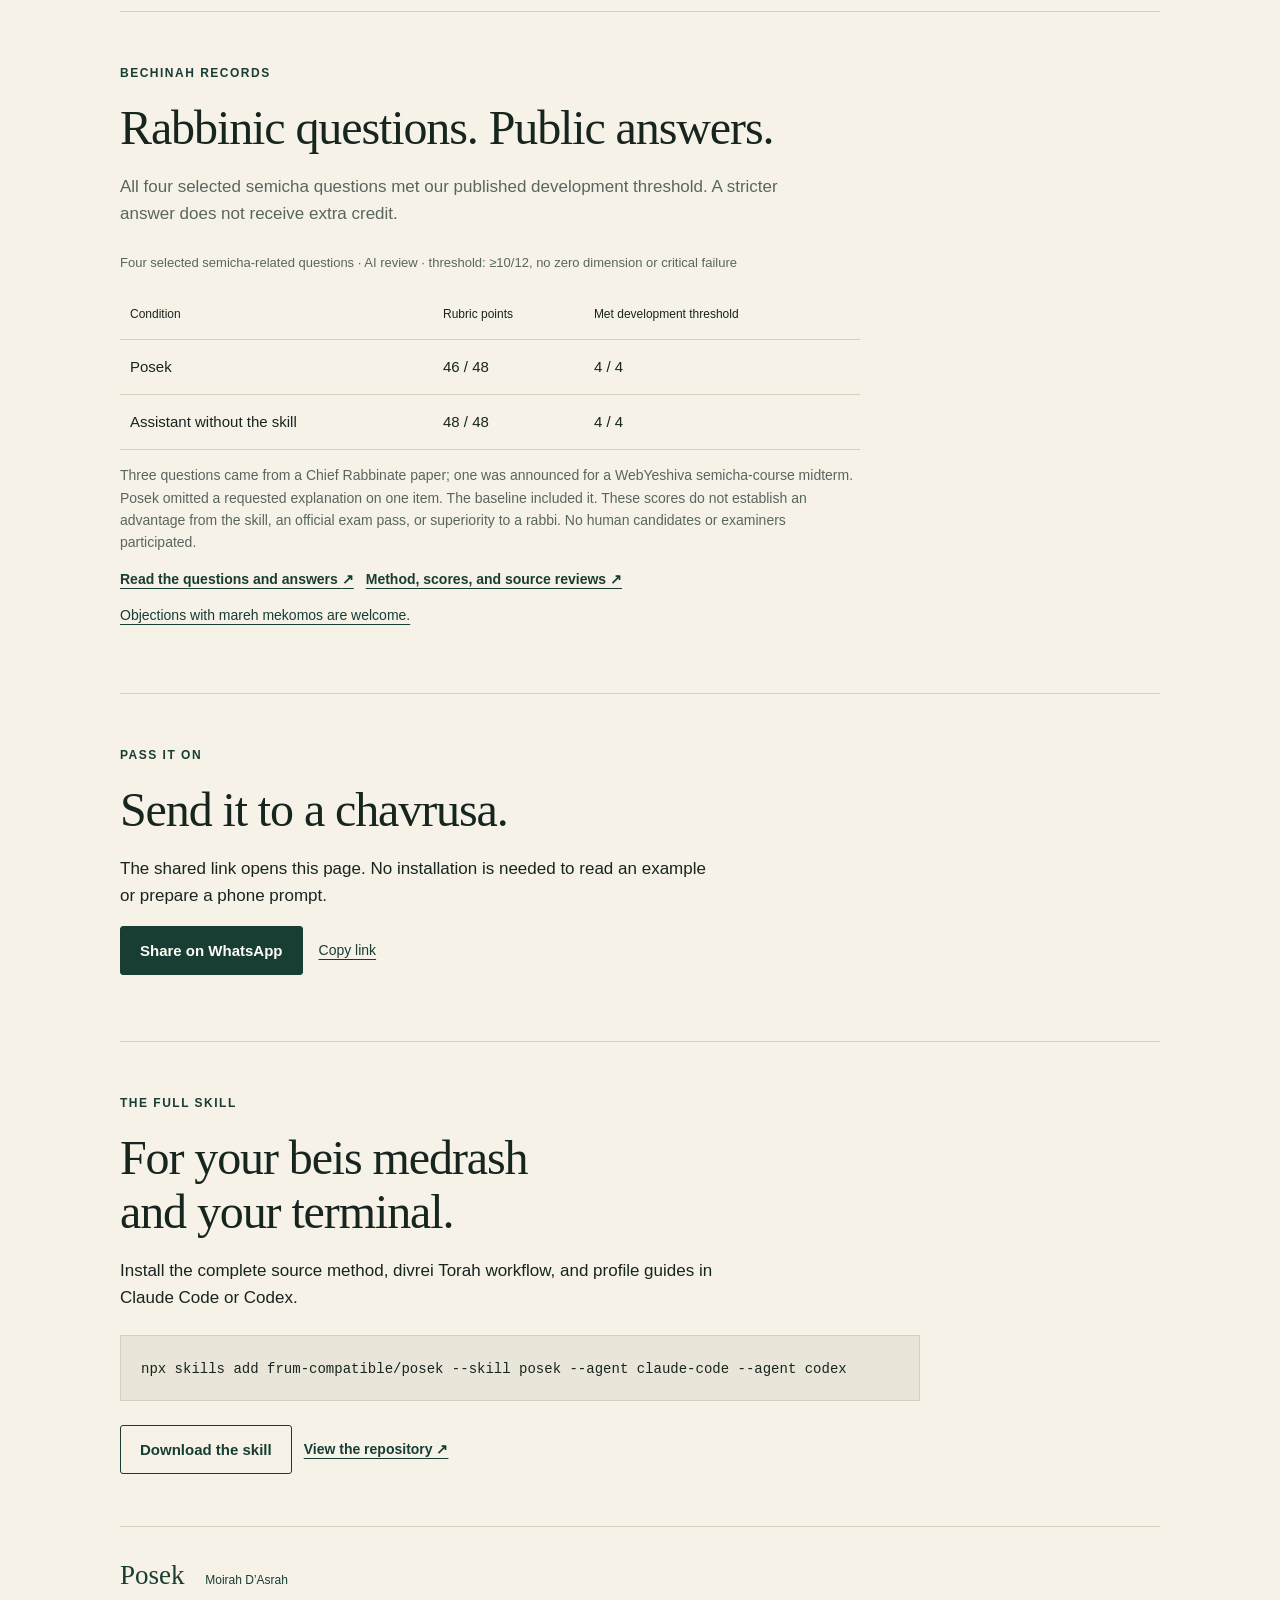
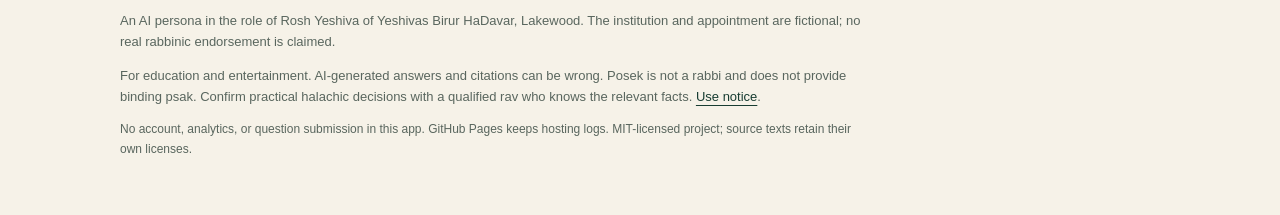
==== commit 058dbc93: "Refine bilingual divrei Torah and publish bechinah question index" ====
--- a/site/index.html
+++ b/site/index.html
@@ -112,26 +112,28 @@
     </section>
 
     <section id="read" class="reading wrap" aria-labelledby="reading-title">
-      <div class="section-intro"><p class="eyebrow">A dvar Torah</p><h2 id="reading-title">What makes the small vessels precious?</h2><p>An excerpt from an actual development response on Yaakov's pachim ketanim.</p></div>
+      <div class="section-intro"><p class="eyebrow">Divrei Torah, written to be said aloud</p><h2 id="reading-title">What makes the small vessels precious?</h2><p>Hebrew from the source, woven into the English of a Shabbos-table vort.</p></div>
       <article class="vort">
-        <p>“Vayivaser Yaakov levado”—Yaakov remained alone. Rashi explains that he had forgotten small vessels and returned for them. Rashi in Chullin adds an important detail: the valuable belongings and livestock had already crossed the Yabbok. The things still waiting were the little vessels.</p>
-        <p>Rabbi Elazar derives from this that tzaddikim cherish their possessions more than their bodies. The Gemara itself asks why, and answers: “Lefi she’ein poshtin yedeihen begezel”—because they do not reach out to take what belongs to others.</p>
-        <p>How does refusing gezel explain such care over a few vessels? We might have expected the Gemara to explain what a tzaddik does with his money. Instead, it explains how he refuses to acquire it.</p>
-        <p>Perhaps the point is that honest ownership comes with limits. A person who refuses gezel cannot make himself whole at somebody else’s expense. Replacing a possession must also happen honestly, with whatever effort that requires. He therefore takes seriously what is already his, even when its price is small. The Gemara grounds this attachment in restraint about acquiring money.</p>
-        <p class="source-note">Source: <a href="https://www.sefaria.org/Chullin.91a.22">Chullin 91a:22</a>. The fuller response also discusses the next passage's warning about danger. This is a suggested reading, not a heter to risk injury for property.</p>
-        <a class="text-link" href="https://github.com/frum-compatible/posek/blob/main/benchmarks/divrei-torah/runs/initial/DT-001.md" target="_blank" rel="noopener noreferrer">Read the complete response and mareh mekomos <span aria-hidden="true">↗</span></a>
+        <p>“<bdi lang="he" dir="rtl">ויותר יעקב לבדו</bdi>.” Yaakov remained alone. Rashi explains: “<bdi lang="he" dir="rtl">שכח פכים קטנים וחזר עליהם</bdi>.” He had forgotten a few small vessels and went back for them. Rashi in Chullin adds that the valuable belongings and livestock were already across the Yabbok. These were the things still left behind.</p>
+        <p>The Gemara says: “<bdi lang="he" dir="rtl">מכאן לצדיקים שחביב עליהם ממונם יותר מגופם</bdi>.” Why are a tzaddik’s possessions so dear to him? “<bdi lang="he" dir="rtl">לפי שאין פושטין ידיהן בגזל</bdi>.” Because he won’t take what belongs to someone else.</p>
+        <p>That needs a hesber. How does staying away from gezel explain going back for a few pots? The Gemara could have spoken about the tzedakah a tzaddik gives. It chooses to speak about how he acquires his money.</p>
+        <p>Perhaps that’s the pshat. A person who won’t take someone else’s money has accepted a limit on how he can replace his own. If he loses something, he has to earn its replacement honestly. A cheap vessel still represents something he acquired within those limits. He has reason to look after it.</p>
+        <p>And this is the same Yaakov who sends hundreds of animals to Esav. He has a reason for that gift, and later insists that Esav accept it. He can give away a great deal and still care about a few forgotten vessels. Giving serves a purpose; leaving something behind needlessly does not.</p>
+        <p>I can remember every five dollars someone owes me and forget the five dollars I owe him. Before I call that being careful with money, the Gemara gives me somewhere to start: “<bdi lang="he" dir="rtl">שאין פושטין ידיהן בגזל</bdi>.”</p>
+        <p class="source-note">Mareh mekomos: <a href="https://www.sefaria.org/Genesis.32.25">Bereishis 32:25</a> with <a href="https://www.sefaria.org/Rashi_on_Genesis.32.25.1">Rashi</a>; <a href="https://www.sefaria.org/Chullin.91a.22">Chullin 91a</a> with <a href="https://www.sefaria.org/Rashi_on_Chullin.91a.22.1">Rashi</a>; Bereishis <a href="https://www.sefaria.org/Genesis.32.14-16">32:14–16</a>, <a href="https://www.sefaria.org/Genesis.32.21">32:21</a>, <a href="https://www.sefaria.org/Genesis.33.11">33:11</a>.</p>
+        <a class="text-link" href="https://github.com/frum-compatible/posek/blob/main/examples/pachim-ketanim.md" target="_blank" rel="noopener noreferrer">Read or share this vort <span aria-hidden="true">↗</span></a>
       </article>
     </section>
 
     <section id="bechinah" class="reading wrap" aria-labelledby="bechinah-title">
-      <div class="section-intro"><p class="eyebrow">Bechinah records</p><h2 id="bechinah-title">The answers are on record.</h2><p>A stricter answer does not receive extra credit. We check the conclusion, its sources, and the conditions that would change it.</p></div>
+      <div class="section-intro"><p class="eyebrow">Bechinah records</p><h2 id="bechinah-title">Rabbinic questions. Public answers.</h2><p>All four selected semicha questions met our published development threshold. A stricter answer does not receive extra credit.</p></div>
       <table class="results-table">
         <caption>Four selected semicha-related questions · AI review · threshold: ≥10/12, no zero dimension or critical failure</caption>
         <thead><tr><th scope="col">Condition</th><th scope="col">Rubric points</th><th scope="col">Met development threshold</th></tr></thead>
         <tbody><tr><th scope="row">Posek</th><td>46 / 48</td><td>4 / 4</td></tr><tr><th scope="row">Assistant without the skill</th><td>48 / 48</td><td>4 / 4</td></tr></tbody>
       </table>
       <p class="evidence-note">Three questions came from a Chief Rabbinate paper; one was announced for a WebYeshiva semicha-course midterm. Posek omitted a requested explanation on one item. The baseline included it. These scores do not establish an advantage from the skill, an official exam pass, or superiority to a rabbi. No human candidates or examiners participated.</p>
-      <a class="text-link" href="https://github.com/frum-compatible/posek/blob/main/benchmarks/semicha/RESULTS.md">Read every answer, source review, and limitation <span aria-hidden="true">↗</span></a>
+      <div class="actions"><a class="text-link" href="https://github.com/frum-compatible/posek/blob/main/benchmarks/semicha/QUESTIONS.md">Read the questions and answers <span aria-hidden="true">↗</span></a><a class="text-link" href="https://github.com/frum-compatible/posek/blob/main/benchmarks/semicha/RESULTS.md">Method, scores, and source reviews <span aria-hidden="true">↗</span></a></div>
       <p class="evidence-note"><a href="https://github.com/frum-compatible/posek/issues">Objections with mareh mekomos are welcome.</a></p>
     </section>
 
@@ -139,6 +141,6 @@
 
     <section id="install" class="install wrap" aria-labelledby="install-title"><p class="eyebrow">The full skill</p><h2 id="install-title">For your beis medrash<br>and your terminal.</h2><p>Install the complete source method, divrei Torah workflow, and profile guides in Claude Code or Codex.</p><div class="command"><code>npx skills add frum-compatible/posek --skill posek --agent claude-code --agent codex</code></div><div class="actions"><a class="button outline" href="posek-skill.zip" download>Download the skill</a><a class="text-link" href="https://github.com/frum-compatible/posek" target="_blank" rel="noopener noreferrer">View the repository ↗</a></div></section>
   </main>
-  <footer class="wrap footer"><div class="footer-brand">Posek <span>Moirah D’Asrah</span></div><p>An AI persona in the role of Rosh Yeshiva of Yeshivas Birur HaDavar, Lakewood. The institution and appointment are fictional; no real rabbinic endorsement is claimed.</p><p>Answers can contain mistakes. The project publishes its actual development outputs and limits. <a href="https://github.com/frum-compatible/posek/blob/main/benchmarks/RESULTS.md">Read the evaluation</a>.</p><p class="small">No account, analytics, or question submission in this app. GitHub Pages keeps hosting logs. MIT-licensed project; source texts retain their own licenses.</p></footer>
+  <footer class="wrap footer"><div class="footer-brand">Posek <span>Moirah D’Asrah</span></div><p>An AI persona in the role of Rosh Yeshiva of Yeshivas Birur HaDavar, Lakewood. The institution and appointment are fictional; no real rabbinic endorsement is claimed.</p><p>For education and entertainment. AI-generated answers and citations can be wrong. Posek is not a rabbi and does not provide binding psak. Confirm practical halachic decisions with a qualified rav who knows the relevant facts. <a href="https://github.com/frum-compatible/posek/blob/main/NOTICE">Use notice</a>.</p><p class="small">No account, analytics, or question submission in this app. GitHub Pages keeps hosting logs. MIT-licensed project; source texts retain their own licenses.</p></footer>
 </body>
 </html>
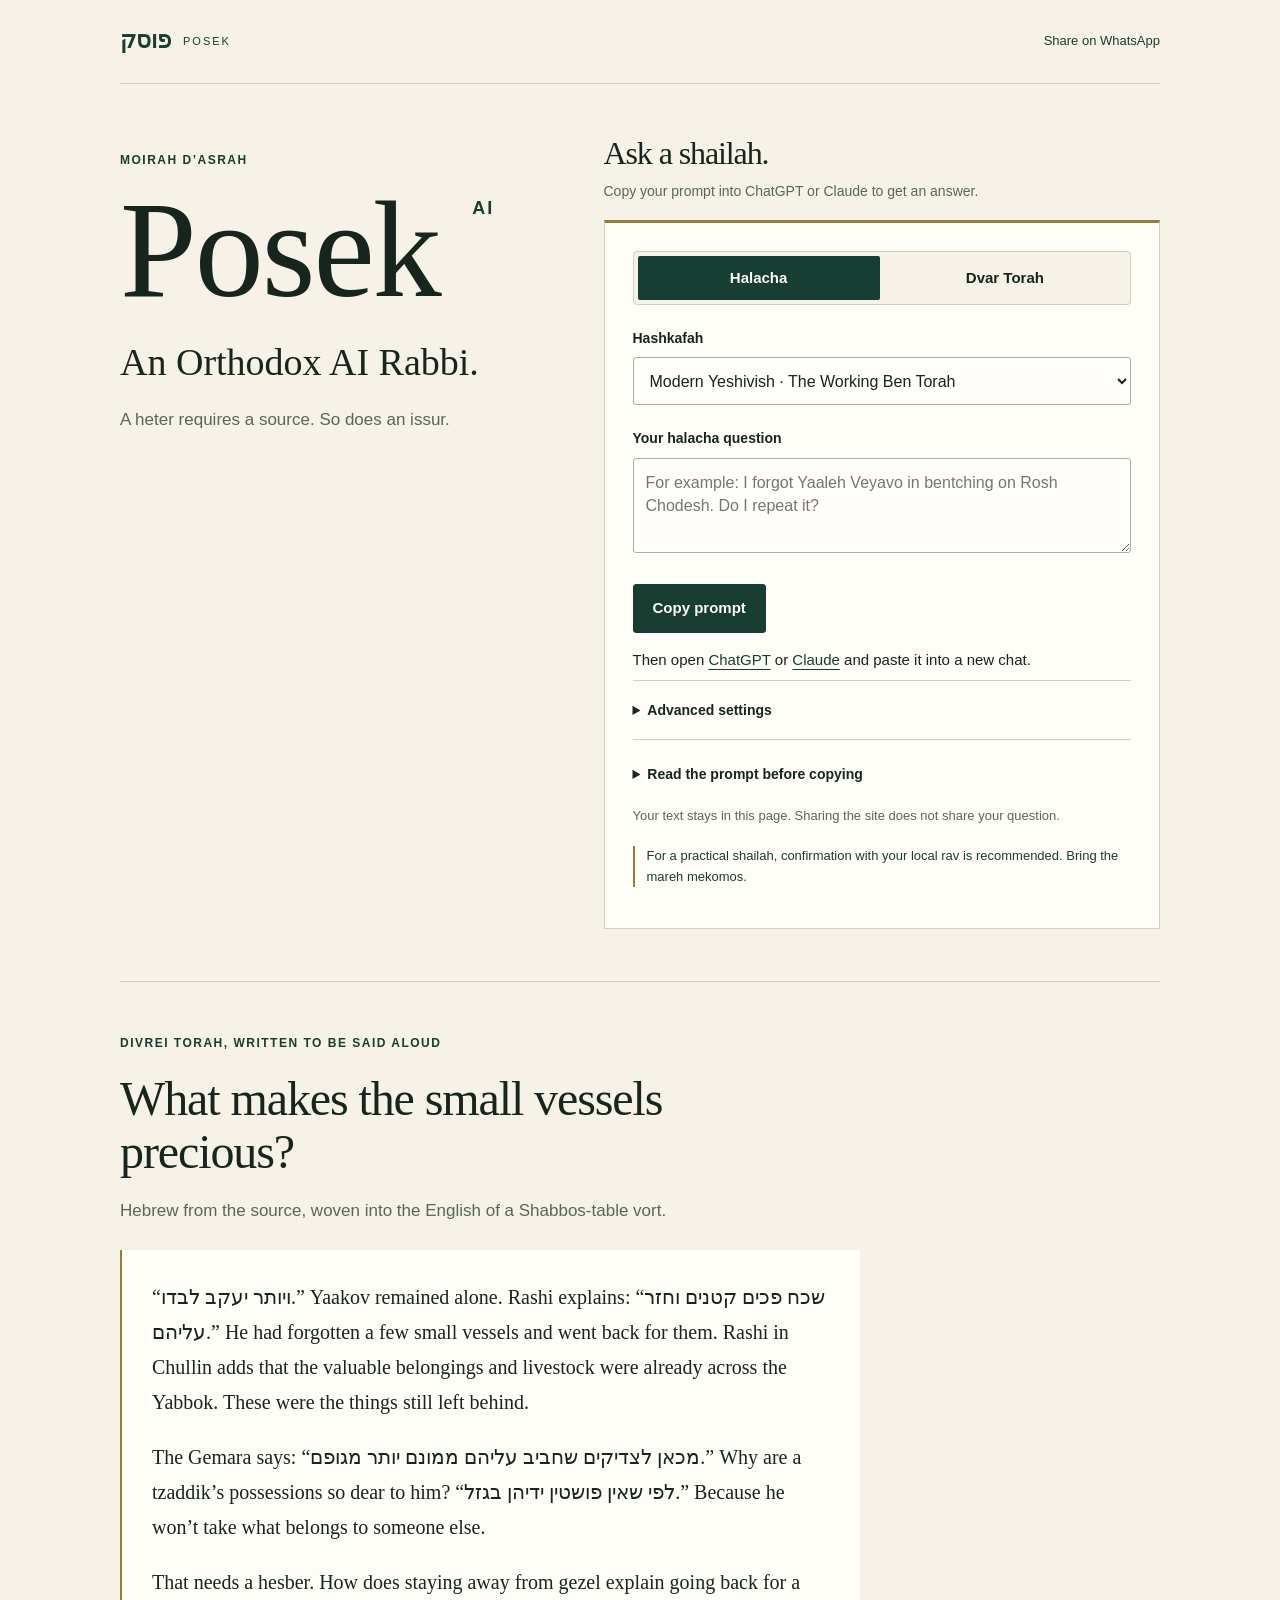
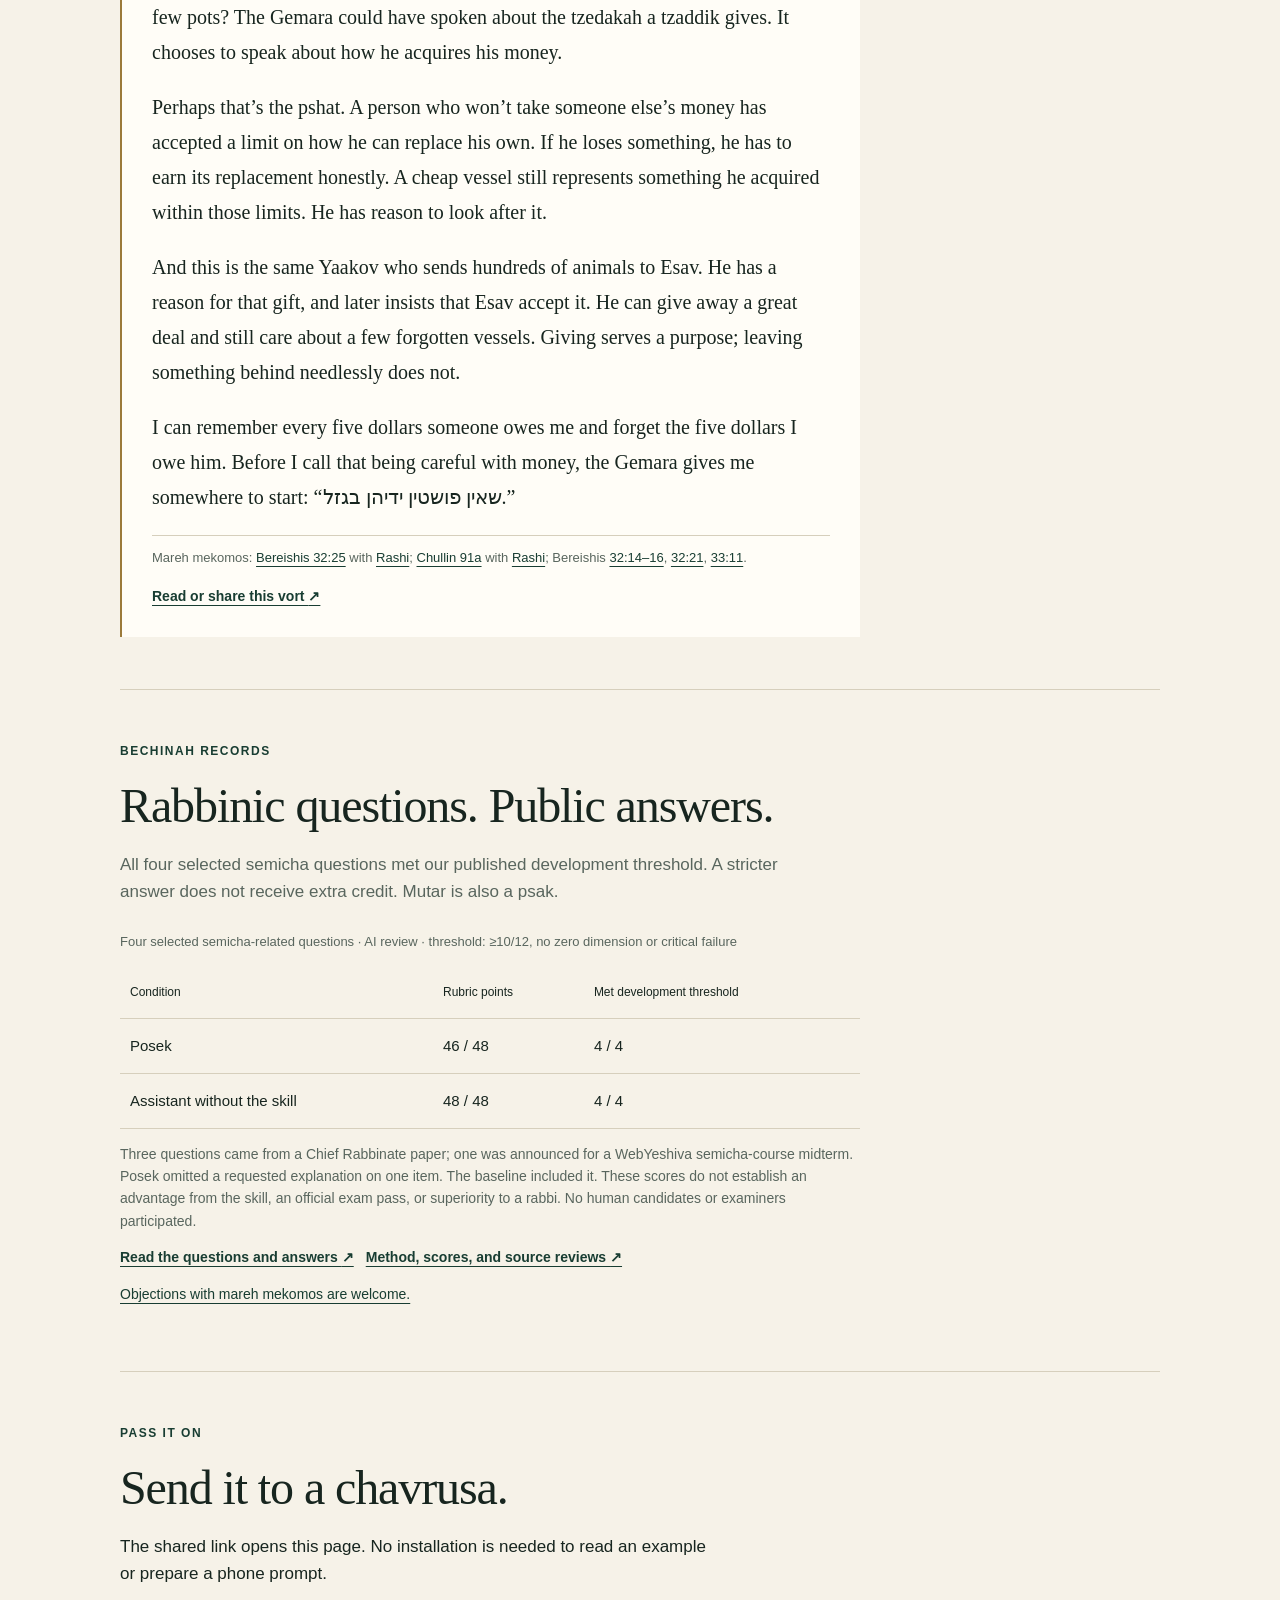
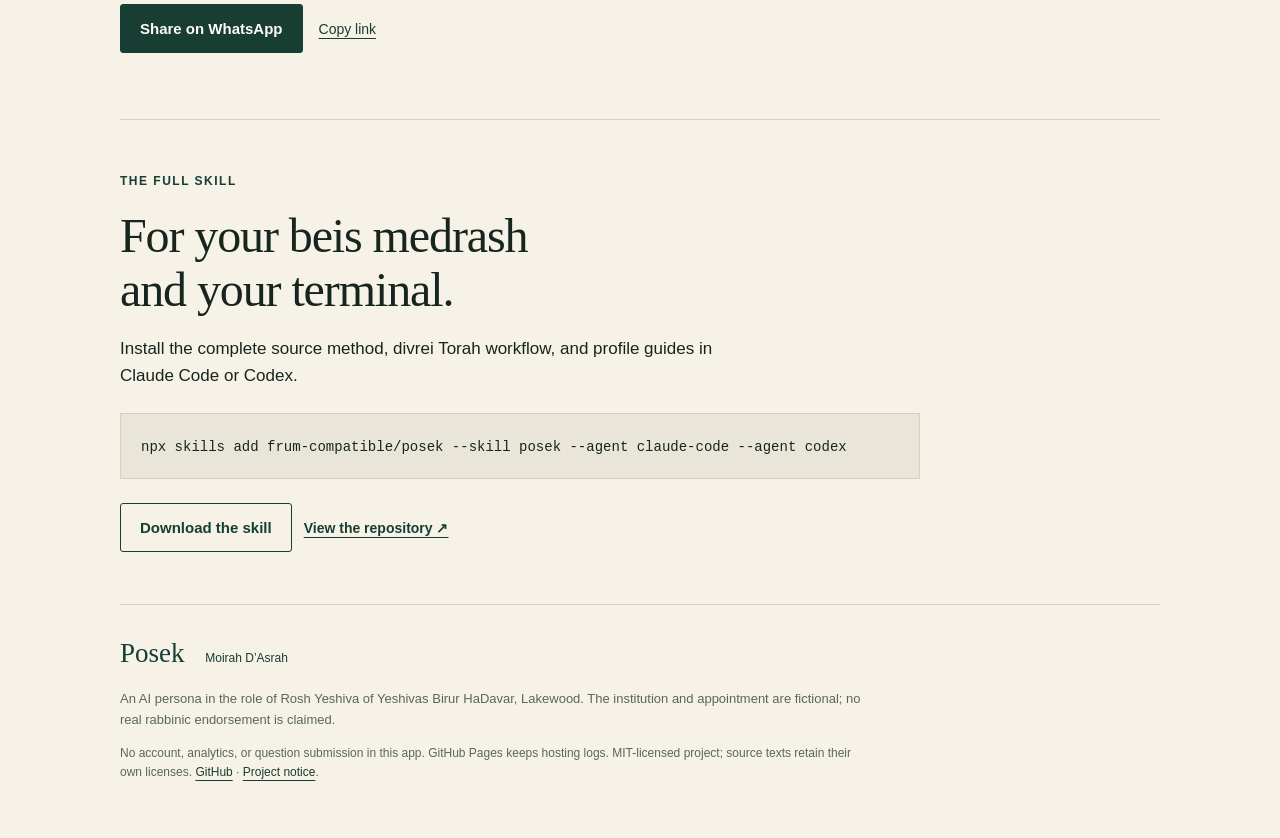
==== commit 5427d76a: "Separate Halacha and Dvar Torah flows with a simpler default form" ====
--- a/site/index.html
+++ b/site/index.html
@@ -25,30 +25,29 @@
   <a class="skip" href="#main">Skip to content</a>
   <header class="topbar wrap">
     <a class="wordmark" href="#" aria-label="Posek home">פוסק <span>POSEK</span></a>
-    <a class="quiet-link" href="#read">Read a dvar Torah <span aria-hidden="true">↓</span></a>
+    <a class="quiet-link whatsapp-share" target="_blank" rel="noopener noreferrer" href="https://wa.me/?text=Posek%20%E2%80%94%20An%20Orthodox%20AI%20Rabbi.%20https%3A%2F%2Ffrum-compatible.github.io%2Fposek%2F">Share on WhatsApp</a>
   </header>
   <main id="main">
-    <section class="hero wrap" aria-labelledby="hero-title">
+    <div class="start wrap">
+    <section class="hero" aria-labelledby="hero-title">
       <p class="eyebrow">Moirah D’Asrah</p>
       <h1 id="hero-title">Posek <span class="ai-label">AI</span></h1>
-      <p class="hero-subtitle">An Orthodox AI Rabbi<br>for Torah and Halacha.</p>
-      <p class="hero-copy">Built for halachic rigor. A heter requires a source. So does an issur.</p>
-      <div class="actions">
-        <a class="button primary" href="#prepare">Prepare a shailah or vort <span aria-hidden="true">↓</span></a>
-        <a class="button outline whatsapp-share" target="_blank" rel="noopener noreferrer" href="https://wa.me/?text=Posek%20%E2%80%94%20An%20Orthodox%20AI%20Rabbi.%20https%3A%2F%2Ffrum-compatible.github.io%2Fposek%2F">Share on WhatsApp</a>
-      </div>
-      <p class="hero-note">Mutar is also a psak. <a href="#bechinah">Read the bechinah records.</a></p>
+      <p class="hero-subtitle">An Orthodox AI Rabbi.</p>
+      <p class="hero-copy">A heter requires a source. So does an issur.</p>
       <p id="preview-note" class="preview-note" hidden>Local preview. The public link will work after publication.</p>
     </section>
 
-    <section id="prepare" class="prepare wrap" aria-labelledby="prepare-title">
+    <section id="prepare" class="prepare" aria-labelledby="prepare-title">
       <div class="section-intro">
-        <p class="eyebrow">The beis medrash</p>
-        <h2 id="prepare-title">Set your hashkafah.</h2>
-        <p class="method-line">Hashkafah: configurable.<br>Mareh mekomos: required.</p>
-        <p>Prepare a starter prompt here, then paste it into ChatGPT, Claude, or another AI app with source access. This page does not generate a ruling.</p>
+        <h2 id="prepare-title">Ask a shailah.</h2>
+        <p>Copy your prompt into ChatGPT or Claude to get an answer.</p>
       </div>
       <div class="builder">
+        <fieldset class="mode-switch">
+          <legend class="sr-only">What would you like help with?</legend>
+          <label><input class="sr-only" type="radio" name="mode" value="psak" checked><span>Halacha</span></label>
+          <label><input class="sr-only" type="radio" name="mode" value="torah"><span>Dvar Torah</span></label>
+        </fieldset>
         <div class="field">
           <label for="profile">Hashkafah</label>
           <select id="profile">
@@ -61,43 +60,30 @@
             <option value="dati-leumi">Dati Leumi · Toras Eretz Yisrael</option>
             <option value="chassidish">Chassidish · Derech HaChassidus</option>
           </select>
-          <p id="profile-description" class="field-note">A clear answer l'maaseh, followed by enough of the sugya to explain it.</p>
         </div>
-        <div class="field-row">
-          <div class="field">
-            <label for="format">What are you preparing?</label>
-            <select id="format"><option value="dvar">A dvar Torah</option><option value="psak">A practical shailah</option><option value="shiur">A shiur outline</option><option value="revision">A revision of my draft</option></select>
-          </div>
-          <div class="field">
-            <label for="register">Language and register</label>
-            <select id="register"><option value="preset">Use the profile</option><option value="yeshivish">Yeshivish English</option><option value="accessible">Accessible English</option><option value="hebrew">Hebrew</option></select>
-          </div>
+        <div class="field">
+          <label id="question-label" for="question">Your halacha question</label>
+          <textarea id="question" rows="3" maxlength="2400" placeholder="For example: I forgot Yaaleh Veyavo in bentching on Rosh Chodesh. Do I repeat it?"></textarea>
         </div>
+        <div class="copy-row">
+          <button id="copy-prompt" class="button primary" type="button">Copy prompt</button>
+          <span id="copy-status" role="status" aria-live="polite"></span>
+        </div>
+        <p class="next-step">Then open <a href="https://chatgpt.com/" target="_blank" rel="noopener noreferrer">ChatGPT</a> or <a href="https://claude.ai/" target="_blank" rel="noopener noreferrer">Claude</a> and paste it into a new chat.</p>
         <details class="advanced">
-          <summary>Audience and shiur settings</summary>
-          <div class="field">
-            <label for="audience">Audience</label>
-            <select id="audience"><option value="general">General</option><option value="ladies">Ladies' Parsha Shiur</option><option value="women-beis">Women's Beis Medrash</option><option value="iyun">Yeshiva Seder Iyun</option><option value="baalei-batim">Baalei Batim Shiur</option><option value="teenagers">Teenagers</option></select>
-          </div>
+          <summary>Advanced settings</summary>
           <div class="field-row">
-            <div class="field"><label for="sources">Sources in the delivered shiur</label><select id="sources"><option value="preset">Use the preset</option><option value="tanach">Tanach and mefarshim</option><option value="gemara">Gemara and mefarshim</option></select></div>
+            <div class="field"><label for="register">Language and register</label><select id="register"><option value="preset">Use the profile</option><option value="yeshivish">Yeshivish English</option><option value="accessible">Accessible English</option><option value="hebrew">Hebrew</option></select></div>
             <div class="field"><label for="depth">Depth</label><select id="depth"><option value="preset">Use the preset</option><option value="accessible">Accessible</option><option value="developed">Developed</option><option value="iyun">Iyun</option></select></div>
           </div>
-          <p class="field-note">These are editable teaching choices. For practical psak, every controlling source still needs to be considered.</p>
-        </details>
-        <p id="resolved-plan" class="resolved-plan" aria-live="polite"></p>
-        <div class="field">
-          <label for="question">Your shailah, topic, or draft <span class="optional">(optional)</span></label>
-          <textarea id="question" rows="4" maxlength="2400" placeholder="For example: a three-minute vort on Yaakov's pachim ketanim, with one clear point and exact sources."></textarea>
-          <p class="field-note">Your text stays in this page. Sharing the site does not share your question.</p>
-        </div>
-        <div class="copy-row">
-          <button id="copy-prompt" class="button primary" type="button">Copy starter prompt</button>
-          <span id="copy-status" role="status" aria-live="polite"></span>
-        </div>
-        <details class="prompt-details"><summary>Read the prompt before copying</summary><textarea id="prompt" readonly rows="13" aria-label="Generated starter prompt"></textarea></details>
-        <div id="manual-copy" hidden><label for="manual-text">Copy this text manually</label><textarea id="manual-text" readonly rows="5"></textarea></div>
-        <p class="next-step">Then open <a href="https://chatgpt.com/" target="_blank" rel="noopener noreferrer">ChatGPT</a> or <a href="https://claude.ai/" target="_blank" rel="noopener noreferrer">Claude</a> and paste it into a new chat.</p>
+          <div id="torah-settings" hidden>
+            <div class="field"><label for="format">Format</label><select id="format"><option value="dvar">A dvar Torah</option><option value="shiur">A shiur outline</option><option value="revision">A revision of my draft</option></select></div>
+            <div class="field"><label for="audience">Audience</label><select id="audience"><option value="general">General</option><option value="ladies">Ladies' Parsha Shiur</option><option value="women-beis">Women's Beis Medrash</option><option value="iyun">Yeshiva Seder Iyun</option><option value="baalei-batim">Baalei Batim Shiur</option><option value="teenagers">Teenagers</option></select></div>
+            <div class="field"><label for="sources">Sources in the delivered shiur</label><select id="sources"><option value="preset">Use the preset</option><option value="tanach">Tanach and mefarshim</option><option value="gemara">Gemara and mefarshim</option></select></div>
+            <p class="field-note">These are editable teaching choices. For practical psak, every controlling source still needs to be considered.</p>
+          </div>
+          <p id="profile-description" class="field-note">A clear answer l'maaseh, followed by enough of the sugya to explain it.</p>
+          <p id="resolved-plan" class="resolved-plan" aria-live="polite"></p>
         <details id="model-setup" class="model-setup">
           <summary>Recommended models and setup</summary>
           <p><strong>ChatGPT:</strong> choose Astra if available. Increase reasoning effort for a complex shailah. Otherwise use an available reasoning model with source access. <a href="https://learn.chatgpt.com/docs/model-selection" target="_blank" rel="noopener noreferrer">Model guide ↗</a></p>
@@ -106,10 +92,15 @@
           <p class="small">Checked 2 October 2026. Suggested setups, not Posek model rankings or required subscriptions. Availability varies. <a href="https://github.com/frum-compatible/posek/blob/main/docs/MODEL-SETUP.md">Setup and evidence limits ↗</a></p>
         </details>
         <p class="field-note">The phone starter is shorter than the full installed skill. Source verification depends on the AI app and tools you use.</p>
-        <p class="rav-note">For a practical shailah, confirmation with your local rav is recommended. Bring the mareh mekomos.</p>
+        </details>
+        <details class="prompt-details"><summary>Read the prompt before copying</summary><textarea id="prompt" readonly rows="13" aria-label="Generated starter prompt"></textarea></details>
+        <div id="manual-copy" hidden><label for="manual-text">Copy this text manually</label><textarea id="manual-text" readonly rows="5"></textarea></div>
+        <p class="field-note">Your text stays in this page. Sharing the site does not share your question.</p>
+        <p id="rav-note" class="rav-note">For a practical shailah, confirmation with your local rav is recommended. Bring the mareh mekomos.</p>
         <noscript><p>Enable JavaScript to prepare a prompt. You can still read the dvar Torah below or download the full skill.</p></noscript>
       </div>
     </section>
+    </div>
 
     <section id="read" class="reading wrap" aria-labelledby="reading-title">
       <div class="section-intro"><p class="eyebrow">Divrei Torah, written to be said aloud</p><h2 id="reading-title">What makes the small vessels precious?</h2><p>Hebrew from the source, woven into the English of a Shabbos-table vort.</p></div>
@@ -126,7 +117,7 @@
     </section>
 
     <section id="bechinah" class="reading wrap" aria-labelledby="bechinah-title">
-      <div class="section-intro"><p class="eyebrow">Bechinah records</p><h2 id="bechinah-title">Rabbinic questions. Public answers.</h2><p>All four selected semicha questions met our published development threshold. A stricter answer does not receive extra credit.</p></div>
+      <div class="section-intro"><p class="eyebrow">Bechinah records</p><h2 id="bechinah-title">Rabbinic questions. Public answers.</h2><p>All four selected semicha questions met our published development threshold. A stricter answer does not receive extra credit. Mutar is also a psak.</p></div>
       <table class="results-table">
         <caption>Four selected semicha-related questions · AI review · threshold: ≥10/12, no zero dimension or critical failure</caption>
         <thead><tr><th scope="col">Condition</th><th scope="col">Rubric points</th><th scope="col">Met development threshold</th></tr></thead>
@@ -141,6 +132,6 @@
 
     <section id="install" class="install wrap" aria-labelledby="install-title"><p class="eyebrow">The full skill</p><h2 id="install-title">For your beis medrash<br>and your terminal.</h2><p>Install the complete source method, divrei Torah workflow, and profile guides in Claude Code or Codex.</p><div class="command"><code>npx skills add frum-compatible/posek --skill posek --agent claude-code --agent codex</code></div><div class="actions"><a class="button outline" href="posek-skill.zip" download>Download the skill</a><a class="text-link" href="https://github.com/frum-compatible/posek" target="_blank" rel="noopener noreferrer">View the repository ↗</a></div></section>
   </main>
-  <footer class="wrap footer"><div class="footer-brand">Posek <span>Moirah D’Asrah</span></div><p>An AI persona in the role of Rosh Yeshiva of Yeshivas Birur HaDavar, Lakewood. The institution and appointment are fictional; no real rabbinic endorsement is claimed.</p><p>For education and entertainment. AI-generated answers and citations can be wrong. Posek is not a rabbi and does not provide binding psak. Confirm practical halachic decisions with a qualified rav who knows the relevant facts. <a href="https://github.com/frum-compatible/posek/blob/main/NOTICE">Use notice</a>.</p><p class="small">No account, analytics, or question submission in this app. GitHub Pages keeps hosting logs. MIT-licensed project; source texts retain their own licenses.</p></footer>
+  <footer class="wrap footer"><div class="footer-brand">Posek <span>Moirah D’Asrah</span></div><p>An AI persona in the role of Rosh Yeshiva of Yeshivas Birur HaDavar, Lakewood. The institution and appointment are fictional; no real rabbinic endorsement is claimed.</p><p class="small">No account, analytics, or question submission in this app. GitHub Pages keeps hosting logs. MIT-licensed project; source texts retain their own licenses. <a href="https://github.com/frum-compatible/posek">GitHub</a> · <a href="https://github.com/frum-compatible/posek/blob/main/NOTICE">Project notice</a>.</p></footer>
 </body>
 </html>
--- a/site/styles.css
+++ b/site/styles.css
@@ -84,9 +84,11 @@
   font-size:13px;
   text-decoration:none;
 }
+.start {
+  padding-block:36px 52px;
+}
 .hero {
-  padding-block:62px 54px;
-  max-width:1040px;
+  padding-bottom:24px;
 }
 .eyebrow {
   color:var(--green);
@@ -112,10 +114,6 @@
   letter-spacing:2px;
   vertical-align:top;
   margin-top:10px;
-  color:var(--green);
-}
-.method-line {
-  font:22px/1.4 var(--serif);
   color:var(--green);
 }
 h2 {
@@ -170,14 +168,10 @@
 .outline:hover {
   background:#e8ebdf;
 }
-.hero-note,.field-note {
+.field-note {
   font-size:13px;
   line-height:1.5;
   color:var(--muted);
-}
-.hero-note {
-  max-width:500px;
-  margin-top:19px;
 }
 .preview-note {
   padding:9px 12px;
@@ -185,7 +179,7 @@
   font-size:13px;
   max-width:550px;
 }
-.prepare,.reading,.sharing,.install {
+.reading,.sharing,.install {
   border-top:1px solid var(--line);
   padding-block:52px;
 }
@@ -195,6 +189,17 @@
 }
 .section-intro>p:last-child {
   color:var(--muted);
+}
+.prepare .section-intro {
+  margin-bottom:18px;
+}
+.prepare h2 {
+  font-size:32px;
+  margin-bottom:8px;
+}
+.prepare .section-intro p {
+  font-size:14px;
+  margin:0;
 }
 .builder {
   background:var(--card);
@@ -213,9 +218,47 @@
   font-weight:650;
   margin-bottom:8px;
 }
-.optional {
-  font-weight:400;
-  color:var(--muted);
+.sr-only {
+  position:absolute;
+  width:1px;
+  height:1px;
+  padding:0;
+  margin:-1px;
+  overflow:hidden;
+  clip-path:inset(50%);
+  white-space:nowrap;
+  border:0;
+}
+.mode-switch {
+  display:grid;
+  grid-template-columns:1fr 1fr;
+  gap:4px;
+  padding:4px;
+  margin:0 0 22px;
+  border:1px solid var(--line);
+  border-radius:4px;
+  background:var(--paper);
+  min-width:0;
+}
+.mode-switch label {
+  cursor:pointer;
+  min-width:0;
+}
+.mode-switch span {
+  display:block;
+  padding:10px 8px;
+  text-align:center;
+  border-radius:2px;
+  font-size:15px;
+  font-weight:600;
+}
+.mode-switch input:checked + span {
+  background:var(--green);
+  color:var(--card);
+}
+.mode-switch input:focus-visible + span {
+  outline:3px solid var(--brass);
+  outline-offset:2px;
 }
 select,textarea {
   width:100%;
@@ -262,7 +305,7 @@
   font-size:14px;
   line-height:1.55;
   color:var(--green);
-  margin:0 0 24px;
+  margin:12px 0 0;
   padding:12px 14px;
   background:#edf0e7;
   border-left:2px solid var(--brass);
@@ -421,32 +464,21 @@
   font-size:12px;
 }
 @media(min-width:850px) {
+  .start {
+    display:grid;
+    grid-template-columns:.9fr 1.15fr;
+    gap:48px;
+    align-items:start;
+    padding-block:52px;
+  }
   .hero {
-    padding-block:82px 68px;
-  }
-  .prepare {
-    display:grid;
-    grid-template-columns:1fr 1.35fr;
-    gap:45px;
-  }
-  .prepare .section-intro {
-    padding-top:5px;
+    padding-block:15px 0;
   }
   .builder {
     padding:28px;
   }
   .prepare .field-row {
     grid-template-columns:1fr;
-  }
-  .hero:after {
-    content:'פוסק';
-    position:absolute;
-    right:max(22px,calc((100vw - 1040px)/2));
-    top:175px;
-    font:130px var(--serif);
-    color:#e1dccb;
-    pointer-events:none;
-    z-index:-1;
   }
 }
 @media(max-width:520px) {
@@ -463,29 +495,30 @@
   .quiet-link {
     font-size:12px;
   }
-  .hero {
-    padding-block:45px 36px;
+  .start {
+    padding-block:24px 35px;
+  }
+  .hero .eyebrow {
+    margin-bottom:10px;
+    font-size:11px;
   }
   .hero h1 {
-    margin-bottom:23px;
+    font-size:58px;
+    margin-bottom:12px;
+  }
+  .hero-subtitle {
+    font-size:23px;
+    margin-bottom:10px;
   }
   .hero-copy {
-    font-size:16px;
-  }
-  .hero .actions {
-    align-items:stretch;
-  }
-  .hero .button {
-    width:100%;
-  }
-  .hero-note {
-    font-size:12px;
-  }
-  .prepare,.reading,.sharing,.install {
+    font-size:14px;
+    margin:0;
+  }
+  .reading,.sharing,.install {
     padding-block:35px;
   }
   .builder {
-    padding:20px 16px;
+    padding:16px;
   }
   .field-row {
     grid-template-columns:1fr;
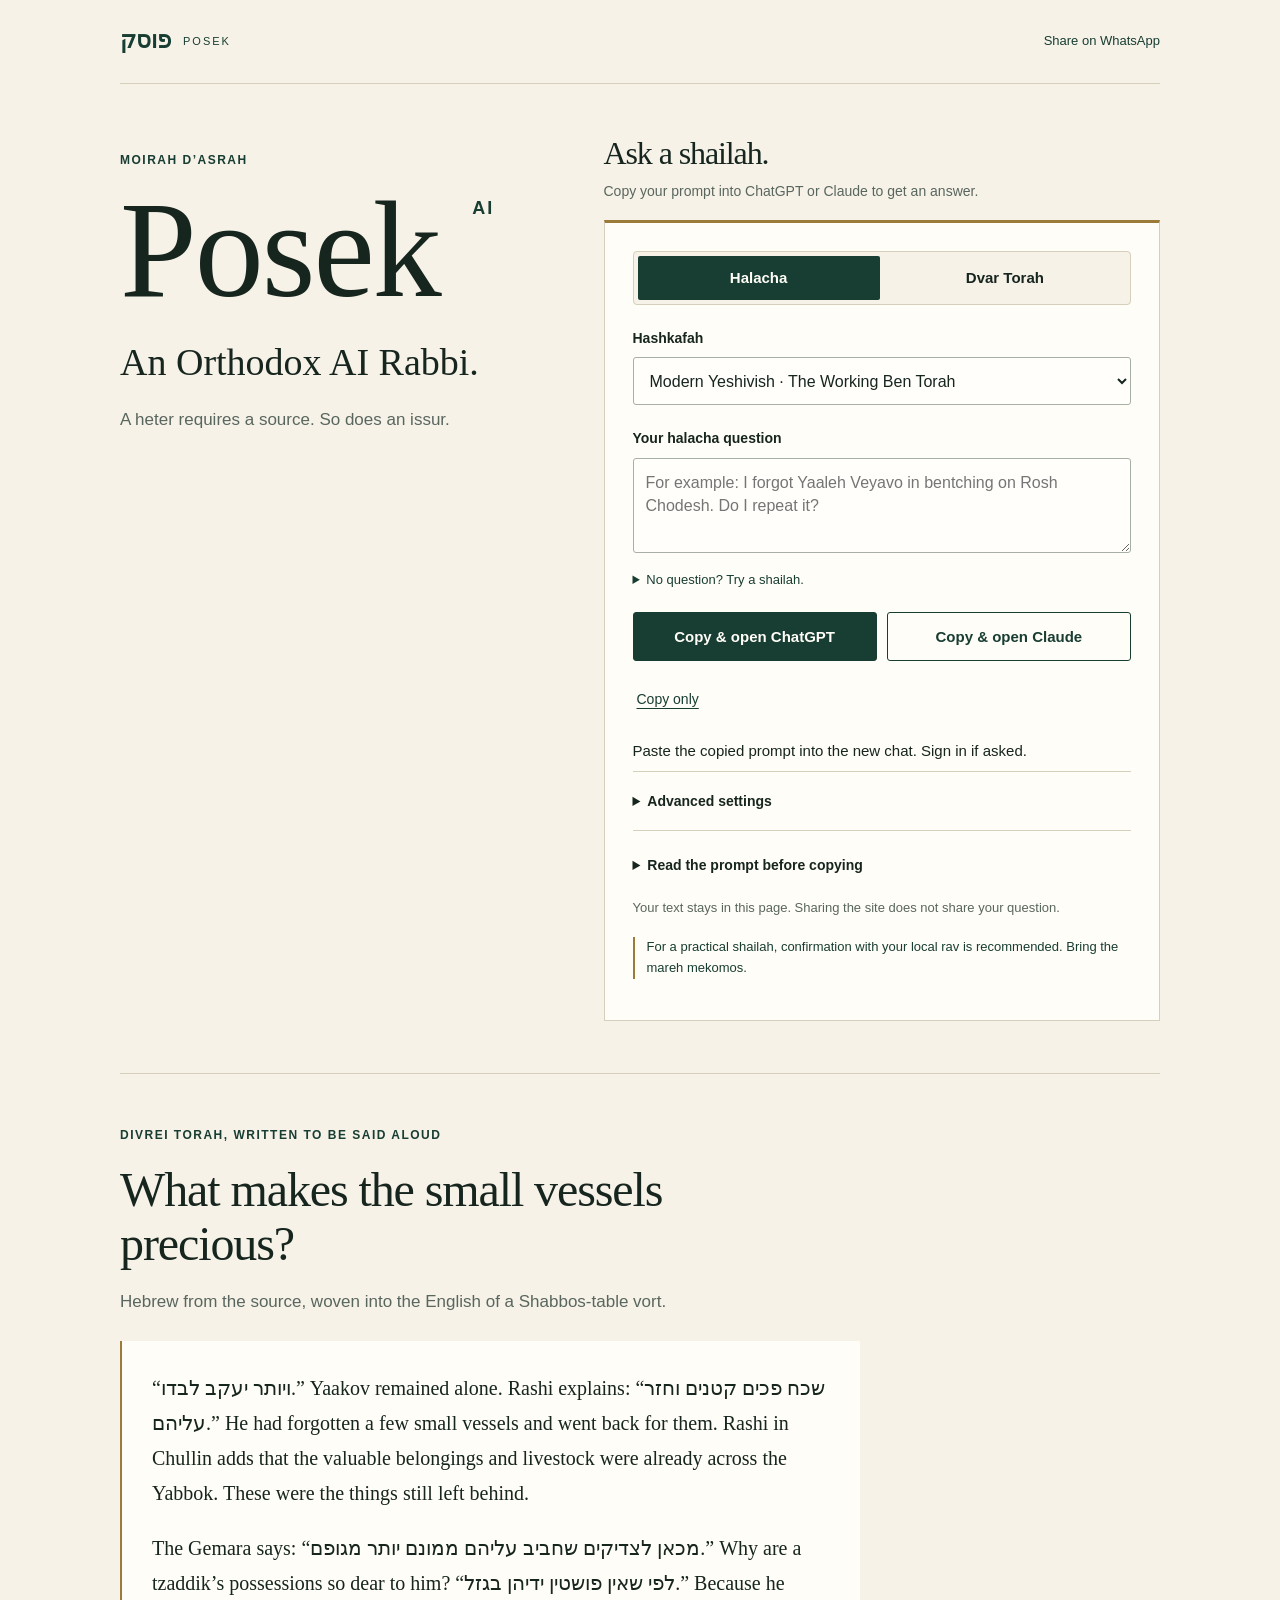
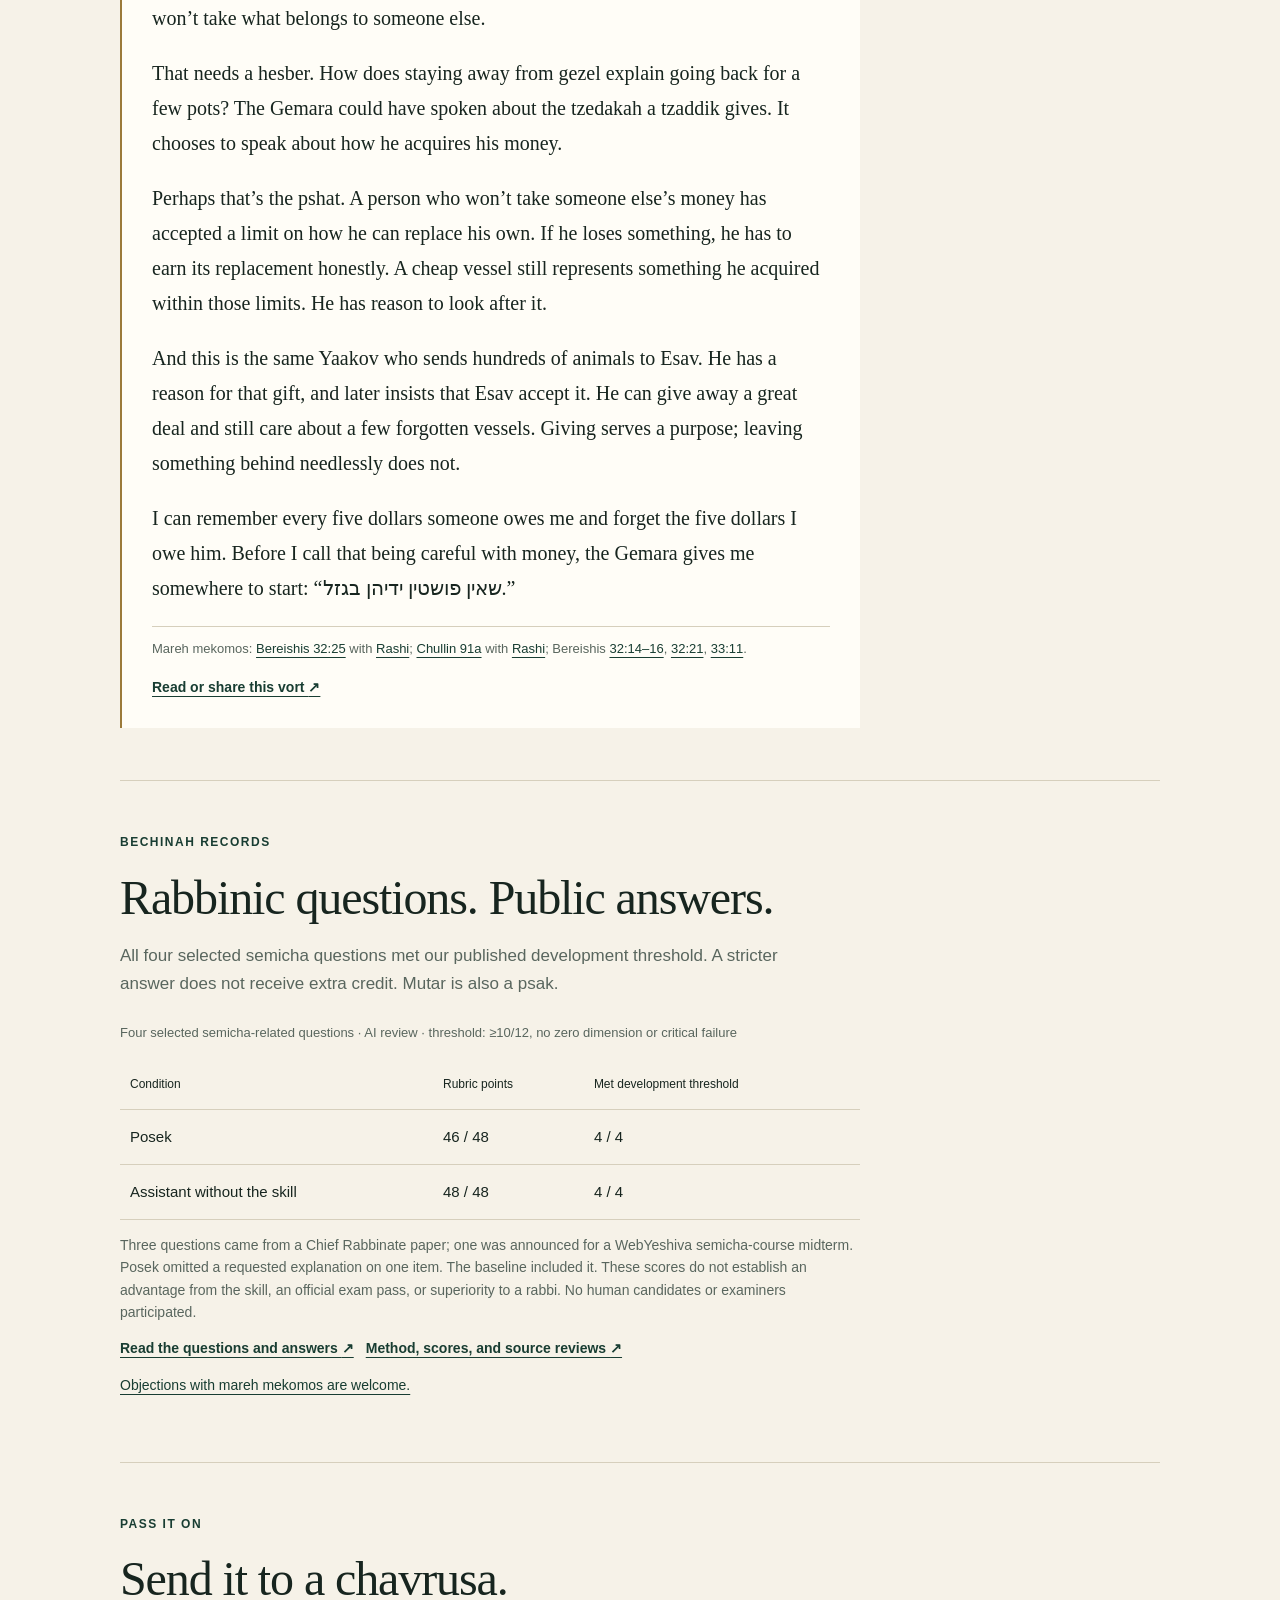
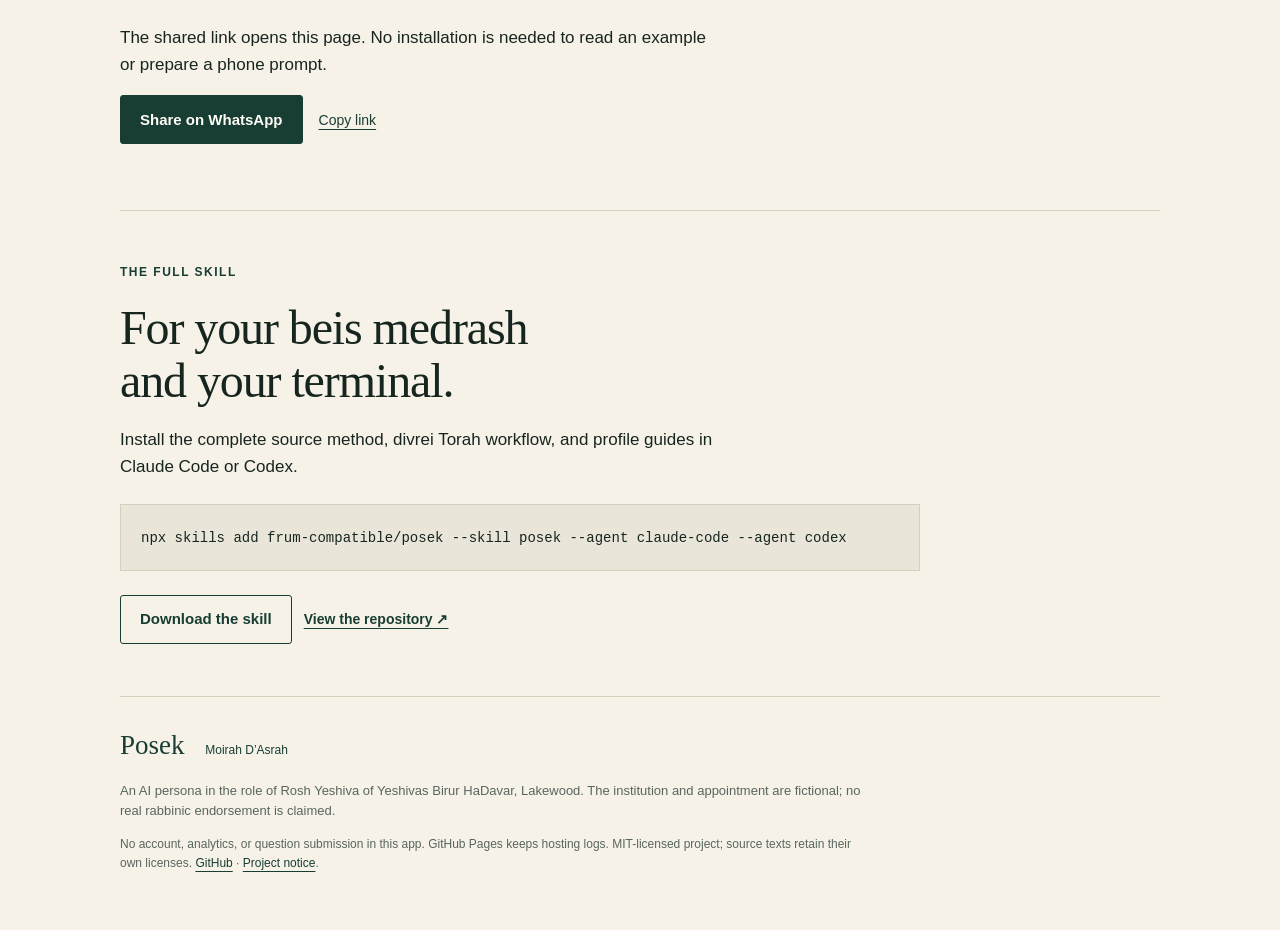
==== commit 70eef034: "Add nuanced sample shailos and copy-and-open app buttons" ====
--- a/site/index.html
+++ b/site/index.html
@@ -64,12 +64,21 @@
         <div class="field">
           <label id="question-label" for="question">Your halacha question</label>
           <textarea id="question" rows="3" maxlength="2400" placeholder="For example: I forgot Yaaleh Veyavo in bentching on Rosh Chodesh. Do I repeat it?"></textarea>
+          <details id="sample-questions" class="sample-questions">
+            <summary>No question? Try a shailah.</summary>
+            <p class="field-note">Choose one to fill the question box. You can edit it.</p>
+            <div id="sample-list" class="sample-list"></div>
+          </details>
         </div>
         <div class="copy-row">
-          <button id="copy-prompt" class="button primary" type="button">Copy prompt</button>
+          <div class="app-actions">
+            <button class="button primary" type="button" data-open-app="https://chatgpt.com/" data-app-name="ChatGPT">Copy &amp; open ChatGPT</button>
+            <button class="button outline" type="button" data-open-app="https://claude.ai/new" data-app-name="Claude">Copy &amp; open Claude</button>
+          </div>
+          <button id="copy-prompt" class="text-button" type="button">Copy only</button>
           <span id="copy-status" role="status" aria-live="polite"></span>
         </div>
-        <p class="next-step">Then open <a href="https://chatgpt.com/" target="_blank" rel="noopener noreferrer">ChatGPT</a> or <a href="https://claude.ai/" target="_blank" rel="noopener noreferrer">Claude</a> and paste it into a new chat.</p>
+        <p class="next-step">Paste the copied prompt into the new chat. Sign in if asked.</p>
         <details class="advanced">
           <summary>Advanced settings</summary>
           <div class="field-row">
@@ -94,7 +103,7 @@
         <p class="field-note">The phone starter is shorter than the full installed skill. Source verification depends on the AI app and tools you use.</p>
         </details>
         <details class="prompt-details"><summary>Read the prompt before copying</summary><textarea id="prompt" readonly rows="13" aria-label="Generated starter prompt"></textarea></details>
-        <div id="manual-copy" hidden><label for="manual-text">Copy this text manually</label><textarea id="manual-text" readonly rows="5"></textarea></div>
+        <div id="manual-copy" hidden><label for="manual-text">Copy this text manually</label><textarea id="manual-text" readonly rows="5"></textarea><p id="manual-app-links" class="next-step">After copying, open <a href="https://chatgpt.com/" target="_blank" rel="noopener noreferrer">ChatGPT</a> or <a href="https://claude.ai/new" target="_blank" rel="noopener noreferrer">Claude</a> and paste it into a new chat.</p></div>
         <p class="field-note">Your text stays in this page. Sharing the site does not share your question.</p>
         <p id="rav-note" class="rav-note">For a practical shailah, confirmation with your local rav is recommended. Bring the mareh mekomos.</p>
         <noscript><p>Enable JavaScript to prepare a prompt. You can still read the dvar Torah below or download the full skill.</p></noscript>
--- a/site/styles.css
+++ b/site/styles.css
@@ -316,6 +316,40 @@
   gap:14px;
   flex-wrap:wrap;
 }
+.app-actions {
+  display:grid;
+  grid-template-columns:repeat(2,minmax(0,1fr));
+  gap:10px;
+  width:100%;
+}
+.app-actions .button {
+  padding:12px 10px;
+}
+.sample-questions {
+  margin-top:8px;
+  font-size:13px;
+}
+.sample-questions summary {
+  cursor:pointer;
+  color:var(--green);
+}
+.sample-list {
+  display:grid;
+  margin-top:10px;
+}
+.sample-question {
+  background:transparent;
+  border:0;
+  border-bottom:1px solid var(--line);
+  color:var(--green);
+  text-align:left;
+  min-height:44px;
+  padding:10px 4px;
+  font-size:14px;
+}
+.sample-question:hover {
+  background:var(--paper);
+}
 .copy-row [role=status],#share-status {
   font-size:14px;
   color:var(--green);
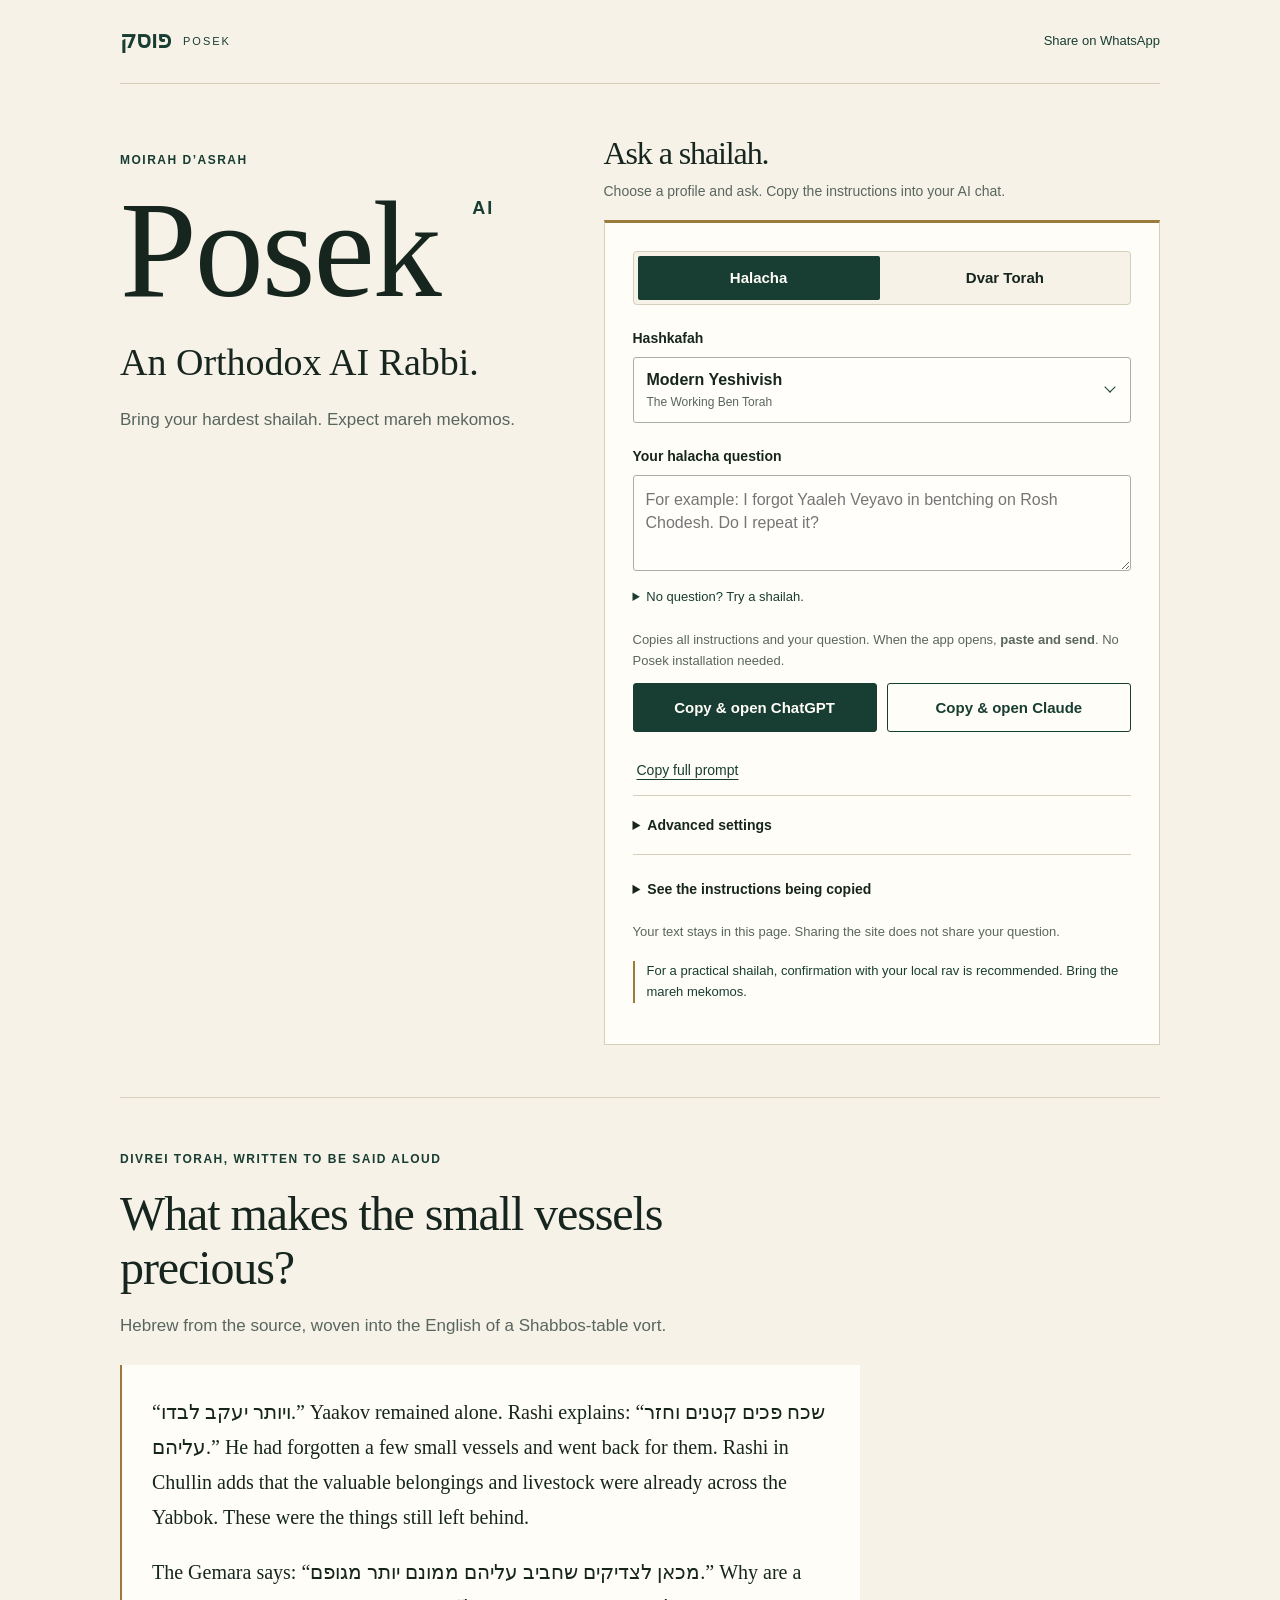
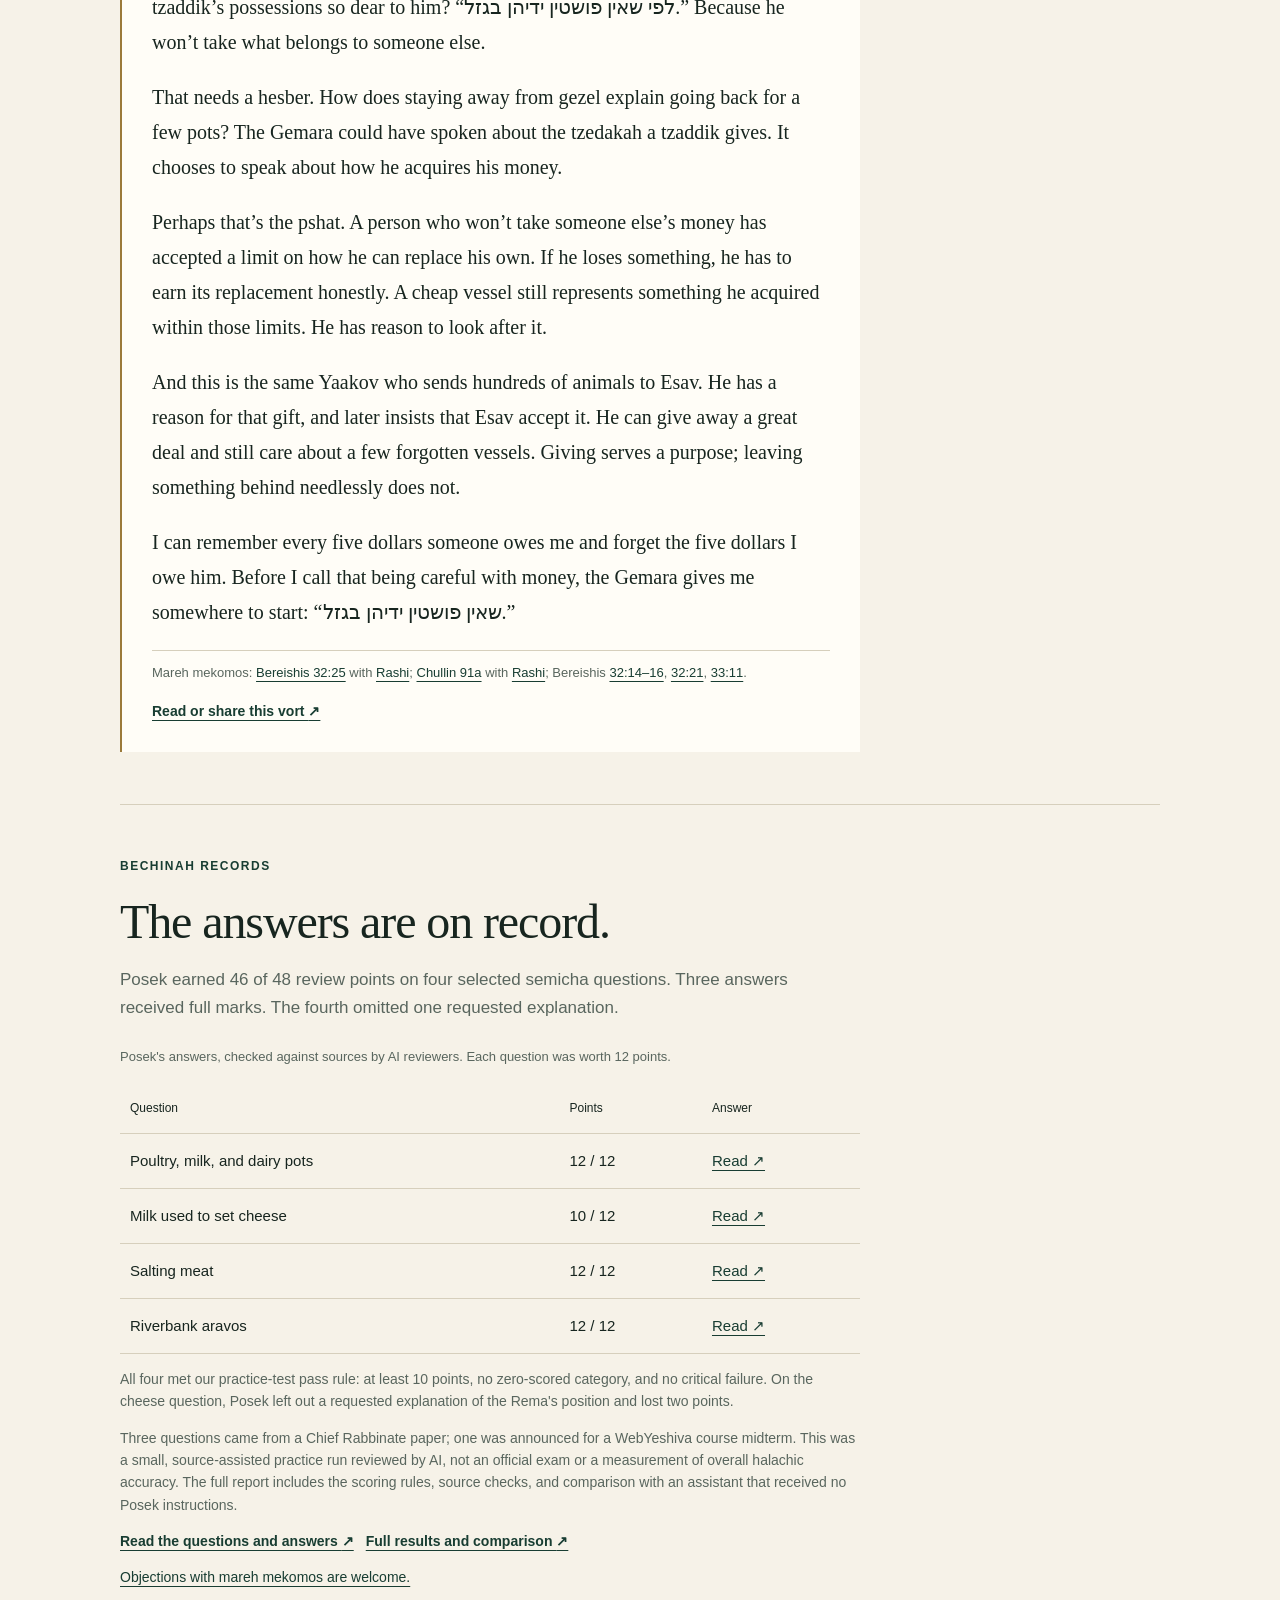
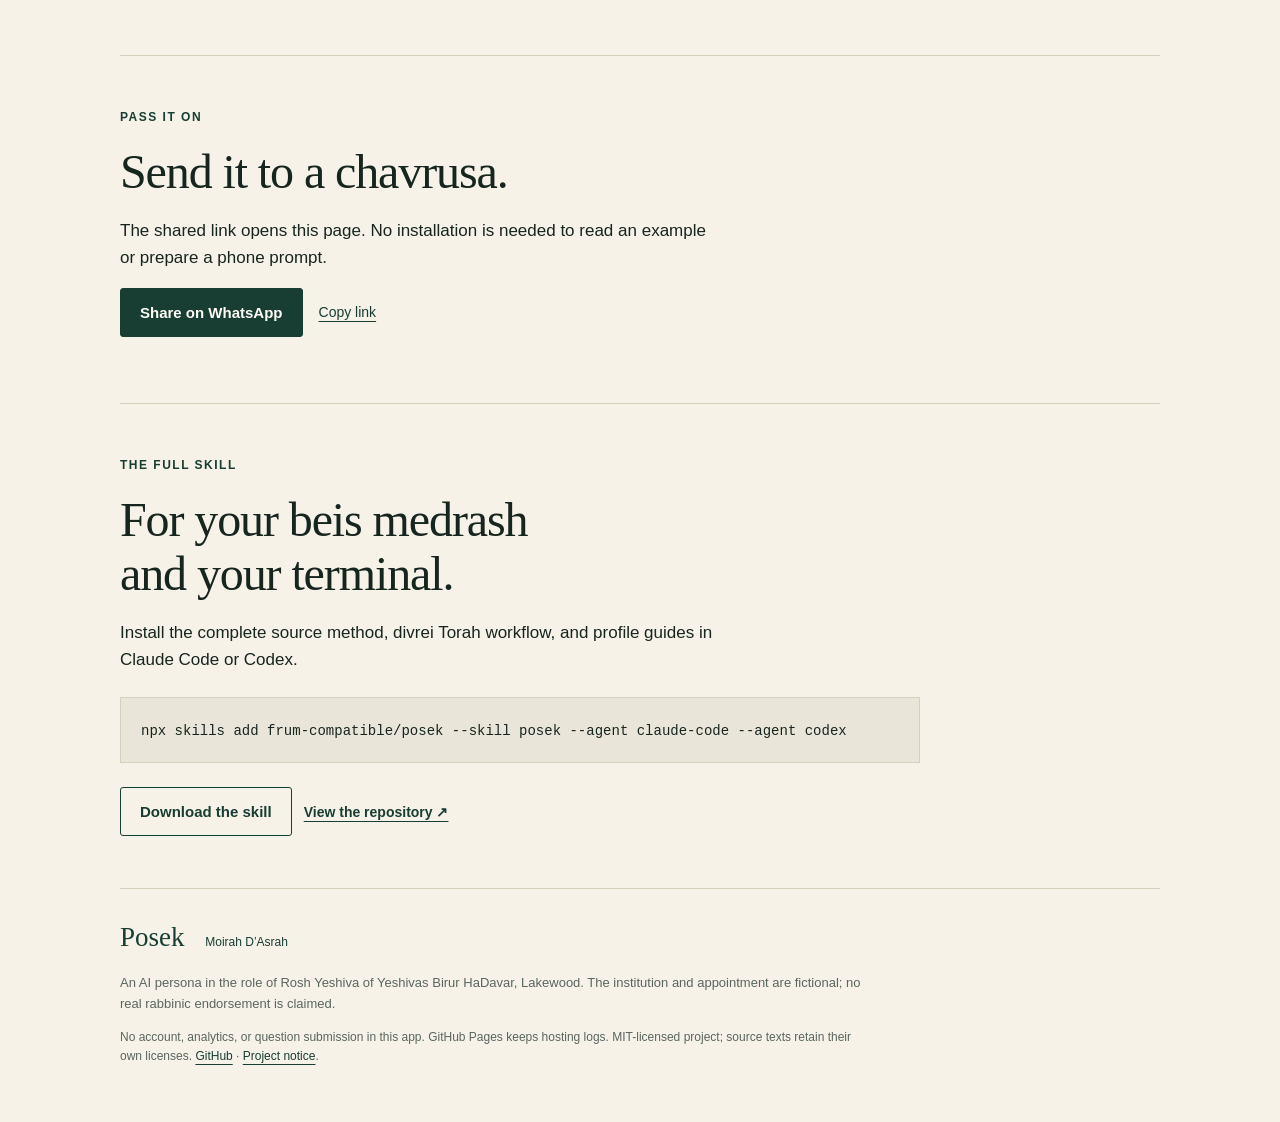
==== commit 7584a14b: "Clarify phone prompts and present hashkafah choices with subtitles" ====
--- a/site/index.html
+++ b/site/index.html
@@ -33,14 +33,14 @@
       <p class="eyebrow">Moirah D’Asrah</p>
       <h1 id="hero-title">Posek <span class="ai-label">AI</span></h1>
       <p class="hero-subtitle">An Orthodox AI Rabbi.</p>
-      <p class="hero-copy">A heter requires a source. So does an issur.</p>
+      <p class="hero-copy">Bring your hardest shailah. Expect mareh mekomos.</p>
       <p id="preview-note" class="preview-note" hidden>Local preview. The public link will work after publication.</p>
     </section>
 
     <section id="prepare" class="prepare" aria-labelledby="prepare-title">
       <div class="section-intro">
         <h2 id="prepare-title">Ask a shailah.</h2>
-        <p>Copy your prompt into ChatGPT or Claude to get an answer.</p>
+        <p>Choose a profile and ask. Copy the instructions into your AI chat.</p>
       </div>
       <div class="builder">
         <fieldset class="mode-switch">
@@ -49,17 +49,24 @@
           <label><input class="sr-only" type="radio" name="mode" value="torah"><span>Dvar Torah</span></label>
         </fieldset>
         <div class="field">
-          <label for="profile">Hashkafah</label>
+          <label id="profile-label" for="profile">Hashkafah</label>
           <select id="profile">
-            <option value="modern-yeshivish">Modern Yeshivish · The Working Ben Torah</option>
+            <option value="chassidish">Chassidish · Derech HaChassidus</option>
             <option value="lakewood-yeshivish">Lakewood Yeshivish · Yeshivah and Kollel</option>
+            <option value="modern-yeshivish" selected>Modern Yeshivish · The Working Ben Torah</option>
             <option value="out-of-town-yeshivish">Out-of-Town Yeshivish · The Community Beis Medrash</option>
+            <option value="torah-im-derech-eretz">Torah im Derech Eretz · Kehillah and Mesorah</option>
+            <option value="dati-leumi">Dati Leumi · Toras Eretz Yisrael</option>
             <option value="modern-orthodox">Modern Orthodox · Torah U'Madda</option>
             <option value="open-orthodox">Open Orthodox · Halachah and Kehillah</option>
-            <option value="torah-im-derech-eretz">Torah im Derech Eretz · Kehillah and Mesorah</option>
-            <option value="dati-leumi">Dati Leumi · Toras Eretz Yisrael</option>
-            <option value="chassidish">Chassidish · Derech HaChassidus</option>
           </select>
+          <details id="profile-picker" class="profile-picker" hidden>
+            <summary id="profile-trigger" aria-labelledby="profile-label profile-name profile-subtitle"><span id="profile-name" class="profile-name"></span><span id="profile-subtitle" class="profile-subtitle"></span></summary>
+            <div class="profile-panel">
+              <p class="profile-order">Roughly traditional → modern / open</p>
+              <fieldset id="profile-options" class="profile-options"><legend class="sr-only">Choose your hashkafah</legend></fieldset>
+            </div>
+          </details>
         </div>
         <div class="field">
           <label id="question-label" for="question">Your halacha question</label>
@@ -70,15 +77,15 @@
             <div id="sample-list" class="sample-list"></div>
           </details>
         </div>
+        <p class="handoff-note">Copies all instructions and your question. When the app opens, <strong>paste and send</strong>. No Posek installation needed.</p>
         <div class="copy-row">
           <div class="app-actions">
             <button class="button primary" type="button" data-open-app="https://chatgpt.com/" data-app-name="ChatGPT">Copy &amp; open ChatGPT</button>
             <button class="button outline" type="button" data-open-app="https://claude.ai/new" data-app-name="Claude">Copy &amp; open Claude</button>
           </div>
-          <button id="copy-prompt" class="text-button" type="button">Copy only</button>
+          <button id="copy-prompt" class="text-button" type="button">Copy full prompt</button>
           <span id="copy-status" role="status" aria-live="polite"></span>
         </div>
-        <p class="next-step">Paste the copied prompt into the new chat. Sign in if asked.</p>
         <details class="advanced">
           <summary>Advanced settings</summary>
           <div class="field-row">
@@ -102,7 +109,7 @@
         </details>
         <p class="field-note">The phone starter is shorter than the full installed skill. Source verification depends on the AI app and tools you use.</p>
         </details>
-        <details class="prompt-details"><summary>Read the prompt before copying</summary><textarea id="prompt" readonly rows="13" aria-label="Generated starter prompt"></textarea></details>
+        <details class="prompt-details"><summary>See the instructions being copied</summary><textarea id="prompt" readonly rows="13" aria-label="Generated starter prompt"></textarea></details>
         <div id="manual-copy" hidden><label for="manual-text">Copy this text manually</label><textarea id="manual-text" readonly rows="5"></textarea><p id="manual-app-links" class="next-step">After copying, open <a href="https://chatgpt.com/" target="_blank" rel="noopener noreferrer">ChatGPT</a> or <a href="https://claude.ai/new" target="_blank" rel="noopener noreferrer">Claude</a> and paste it into a new chat.</p></div>
         <p class="field-note">Your text stays in this page. Sharing the site does not share your question.</p>
         <p id="rav-note" class="rav-note">For a practical shailah, confirmation with your local rav is recommended. Bring the mareh mekomos.</p>
@@ -126,14 +133,20 @@
     </section>
 
     <section id="bechinah" class="reading wrap" aria-labelledby="bechinah-title">
-      <div class="section-intro"><p class="eyebrow">Bechinah records</p><h2 id="bechinah-title">Rabbinic questions. Public answers.</h2><p>All four selected semicha questions met our published development threshold. A stricter answer does not receive extra credit. Mutar is also a psak.</p></div>
+      <div class="section-intro"><p class="eyebrow">Bechinah records</p><h2 id="bechinah-title">The answers are on record.</h2><p>Posek earned 46 of 48 review points on four selected semicha questions. Three answers received full marks. The fourth omitted one requested explanation.</p></div>
       <table class="results-table">
-        <caption>Four selected semicha-related questions · AI review · threshold: ≥10/12, no zero dimension or critical failure</caption>
-        <thead><tr><th scope="col">Condition</th><th scope="col">Rubric points</th><th scope="col">Met development threshold</th></tr></thead>
-        <tbody><tr><th scope="row">Posek</th><td>46 / 48</td><td>4 / 4</td></tr><tr><th scope="row">Assistant without the skill</th><td>48 / 48</td><td>4 / 4</td></tr></tbody>
+        <caption>Posek's answers, checked against sources by AI reviewers. Each question was worth 12 points.</caption>
+        <thead><tr><th scope="col">Question</th><th scope="col">Points</th><th scope="col">Answer</th></tr></thead>
+        <tbody>
+          <tr><th scope="row">Poultry, milk, and dairy pots</th><td>12 / 12</td><td><a href="https://github.com/frum-compatible/posek/blob/main/benchmarks/semicha/runs/posek/responses/CR-01.md" aria-label="Read the poultry, milk, and dairy pots answer">Read ↗</a></td></tr>
+          <tr><th scope="row">Milk used to set cheese</th><td>10 / 12</td><td><a href="https://github.com/frum-compatible/posek/blob/main/benchmarks/semicha/runs/posek/responses/CR-02.md" aria-label="Read the milk used to set cheese answer">Read ↗</a></td></tr>
+          <tr><th scope="row">Salting meat</th><td>12 / 12</td><td><a href="https://github.com/frum-compatible/posek/blob/main/benchmarks/semicha/runs/posek/responses/CR-03.md" aria-label="Read the salting meat answer">Read ↗</a></td></tr>
+          <tr><th scope="row">Riverbank aravos</th><td>12 / 12</td><td><a href="https://github.com/frum-compatible/posek/blob/main/benchmarks/semicha/runs/posek/responses/WY-01.md" aria-label="Read the riverbank aravos answer">Read ↗</a></td></tr>
+        </tbody>
       </table>
-      <p class="evidence-note">Three questions came from a Chief Rabbinate paper; one was announced for a WebYeshiva semicha-course midterm. Posek omitted a requested explanation on one item. The baseline included it. These scores do not establish an advantage from the skill, an official exam pass, or superiority to a rabbi. No human candidates or examiners participated.</p>
-      <div class="actions"><a class="text-link" href="https://github.com/frum-compatible/posek/blob/main/benchmarks/semicha/QUESTIONS.md">Read the questions and answers <span aria-hidden="true">↗</span></a><a class="text-link" href="https://github.com/frum-compatible/posek/blob/main/benchmarks/semicha/RESULTS.md">Method, scores, and source reviews <span aria-hidden="true">↗</span></a></div>
+      <p class="evidence-note">All four met our practice-test pass rule: at least 10 points, no zero-scored category, and no critical failure. On the cheese question, Posek left out a requested explanation of the Rema's position and lost two points.</p>
+      <p class="evidence-note">Three questions came from a Chief Rabbinate paper; one was announced for a WebYeshiva course midterm. This was a small, source-assisted practice run reviewed by AI, not an official exam or a measurement of overall halachic accuracy. The full report includes the scoring rules, source checks, and comparison with an assistant that received no Posek instructions.</p>
+      <div class="actions"><a class="text-link" href="https://github.com/frum-compatible/posek/blob/main/benchmarks/semicha/QUESTIONS.md">Read the questions and answers <span aria-hidden="true">↗</span></a><a class="text-link" href="https://github.com/frum-compatible/posek/blob/main/benchmarks/semicha/RESULTS.md">Full results and comparison <span aria-hidden="true">↗</span></a></div>
       <p class="evidence-note"><a href="https://github.com/frum-compatible/posek/issues">Objections with mareh mekomos are welcome.</a></p>
     </section>
 
--- a/site/styles.css
+++ b/site/styles.css
@@ -282,6 +282,109 @@
 .field-note {
   margin:8px 0 0;
 }
+.profile-picker {
+  position:relative;
+}
+.profile-picker > summary {
+  position:relative;
+  list-style:none;
+  cursor:pointer;
+  padding:11px 36px 11px 13px;
+  border:1px solid #a8afa4;
+  border-radius:3px;
+  background:#fffefa;
+}
+.profile-picker > summary::-webkit-details-marker {
+  display:none;
+}
+.profile-picker > summary::after {
+  content:'';
+  position:absolute;
+  right:16px;
+  top:25px;
+  width:7px;
+  height:7px;
+  border-right:1.5px solid var(--green);
+  border-bottom:1.5px solid var(--green);
+  transform:rotate(45deg);
+}
+.profile-picker[open] > summary::after {
+  transform:rotate(225deg);
+}
+.profile-name {
+  display:block;
+  font-size:16px;
+  font-weight:600;
+  line-height:1.35;
+}
+.profile-subtitle {
+  display:block;
+  margin-top:3px;
+  font-size:12px;
+  font-weight:400;
+  line-height:1.4;
+  color:var(--muted);
+}
+.profile-panel {
+  position:absolute;
+  inset:calc(100% + 5px) 0 auto;
+  z-index:3;
+  max-height:360px;
+  overflow-y:auto;
+  border:1px solid var(--line);
+  border-radius:3px;
+  background:var(--card);
+  box-shadow:0 8px 24px #17251f1a;
+}
+.profile-order {
+  margin:0;
+  padding:10px 13px;
+  color:var(--muted);
+  font-size:11px;
+  border-bottom:1px solid var(--line);
+}
+.profile-options {
+  border:0;
+  padding:0;
+  margin:0;
+  min-width:0;
+}
+.profile-options label {
+  display:block;
+  margin:0;
+  cursor:pointer;
+}
+.profile-text {
+  display:block;
+  position:relative;
+  padding:11px 32px 11px 13px;
+  border-bottom:1px solid var(--line);
+}
+.profile-options label:last-child .profile-text {
+  border-bottom:0;
+}
+.profile-options input:checked + .profile-text {
+  background:#edf0e7;
+}
+.profile-options input:checked + .profile-text::after {
+  content:'✓';
+  position:absolute;
+  top:15px;
+  right:12px;
+  color:var(--green);
+}
+.profile-options input:focus-visible + .profile-text {
+  outline:2px solid var(--brass);
+  outline-offset:-3px;
+}
+.profile-text:hover {
+  background:var(--paper);
+}
+.handoff-note {
+  font-size:13px;
+  color:var(--muted);
+  margin:0 0 12px;
+}
 .field-row {
   display:grid;
   grid-template-columns:1fr 1fr;
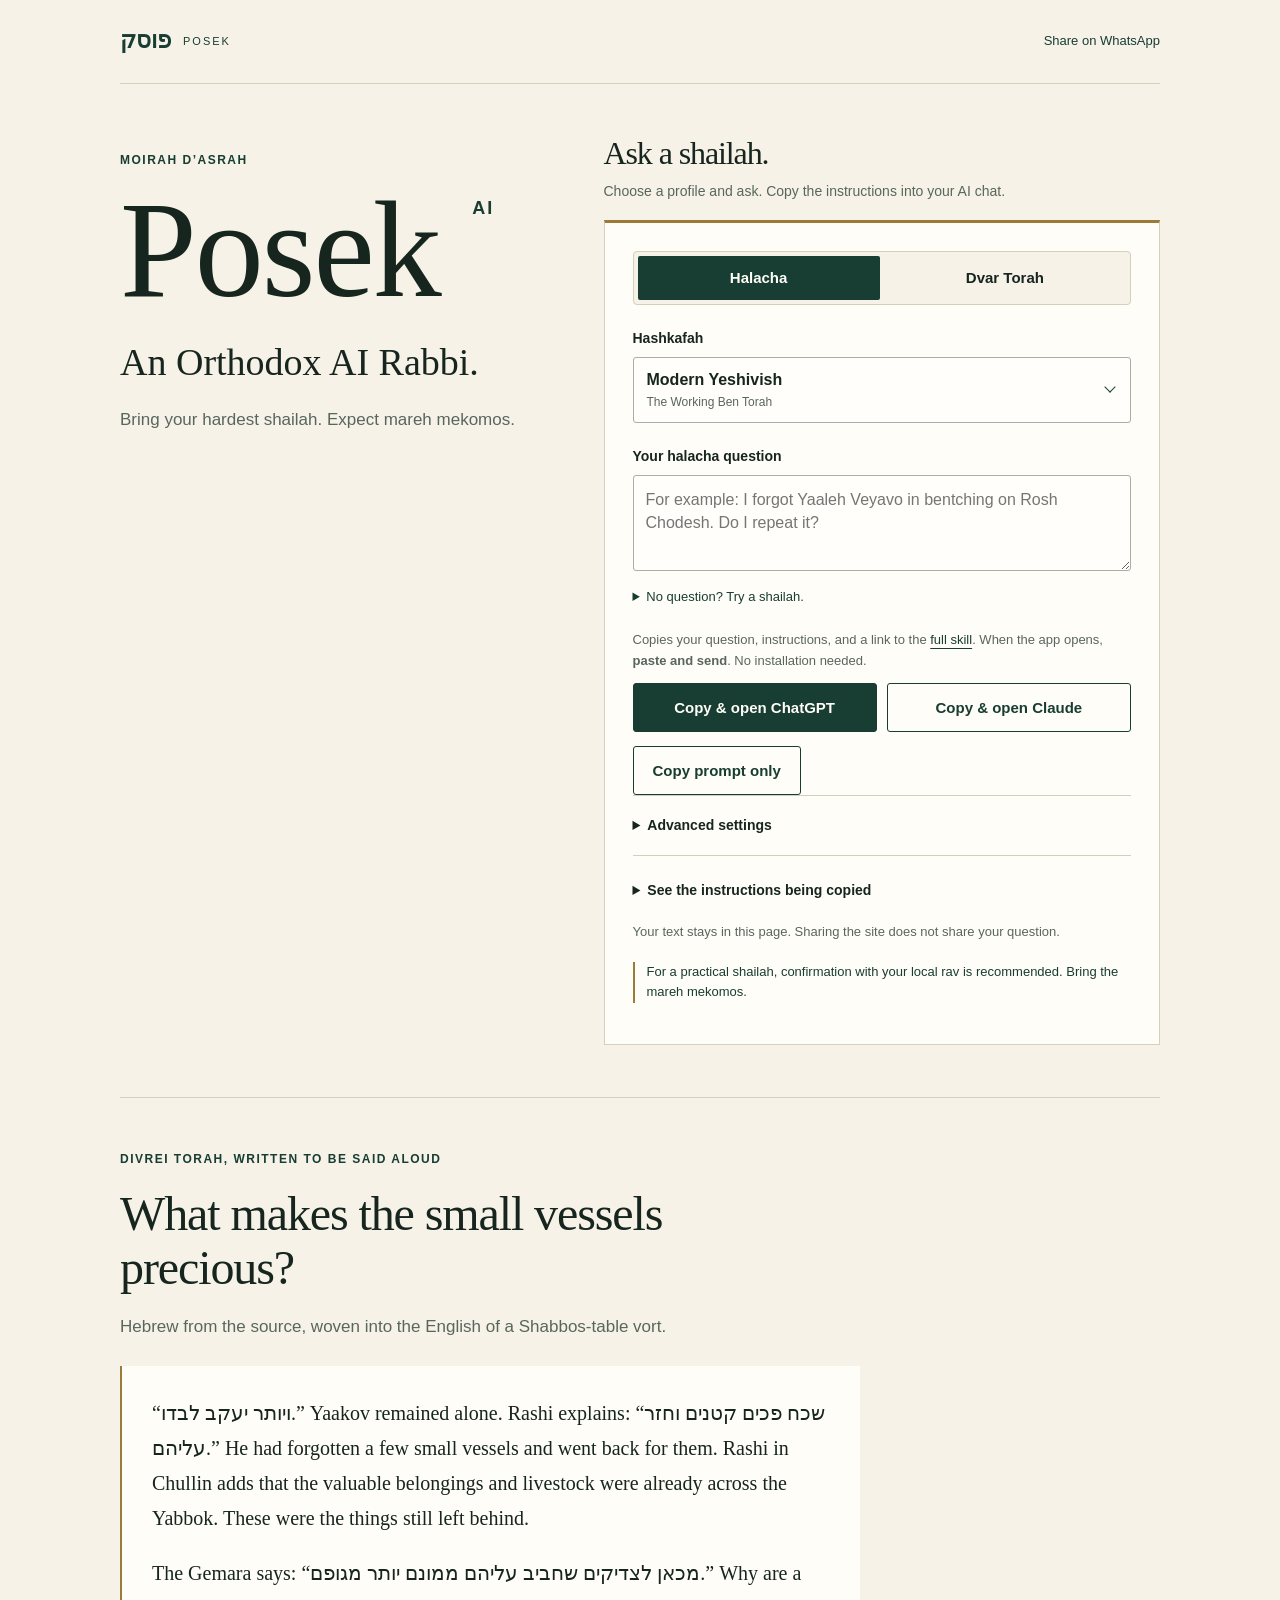
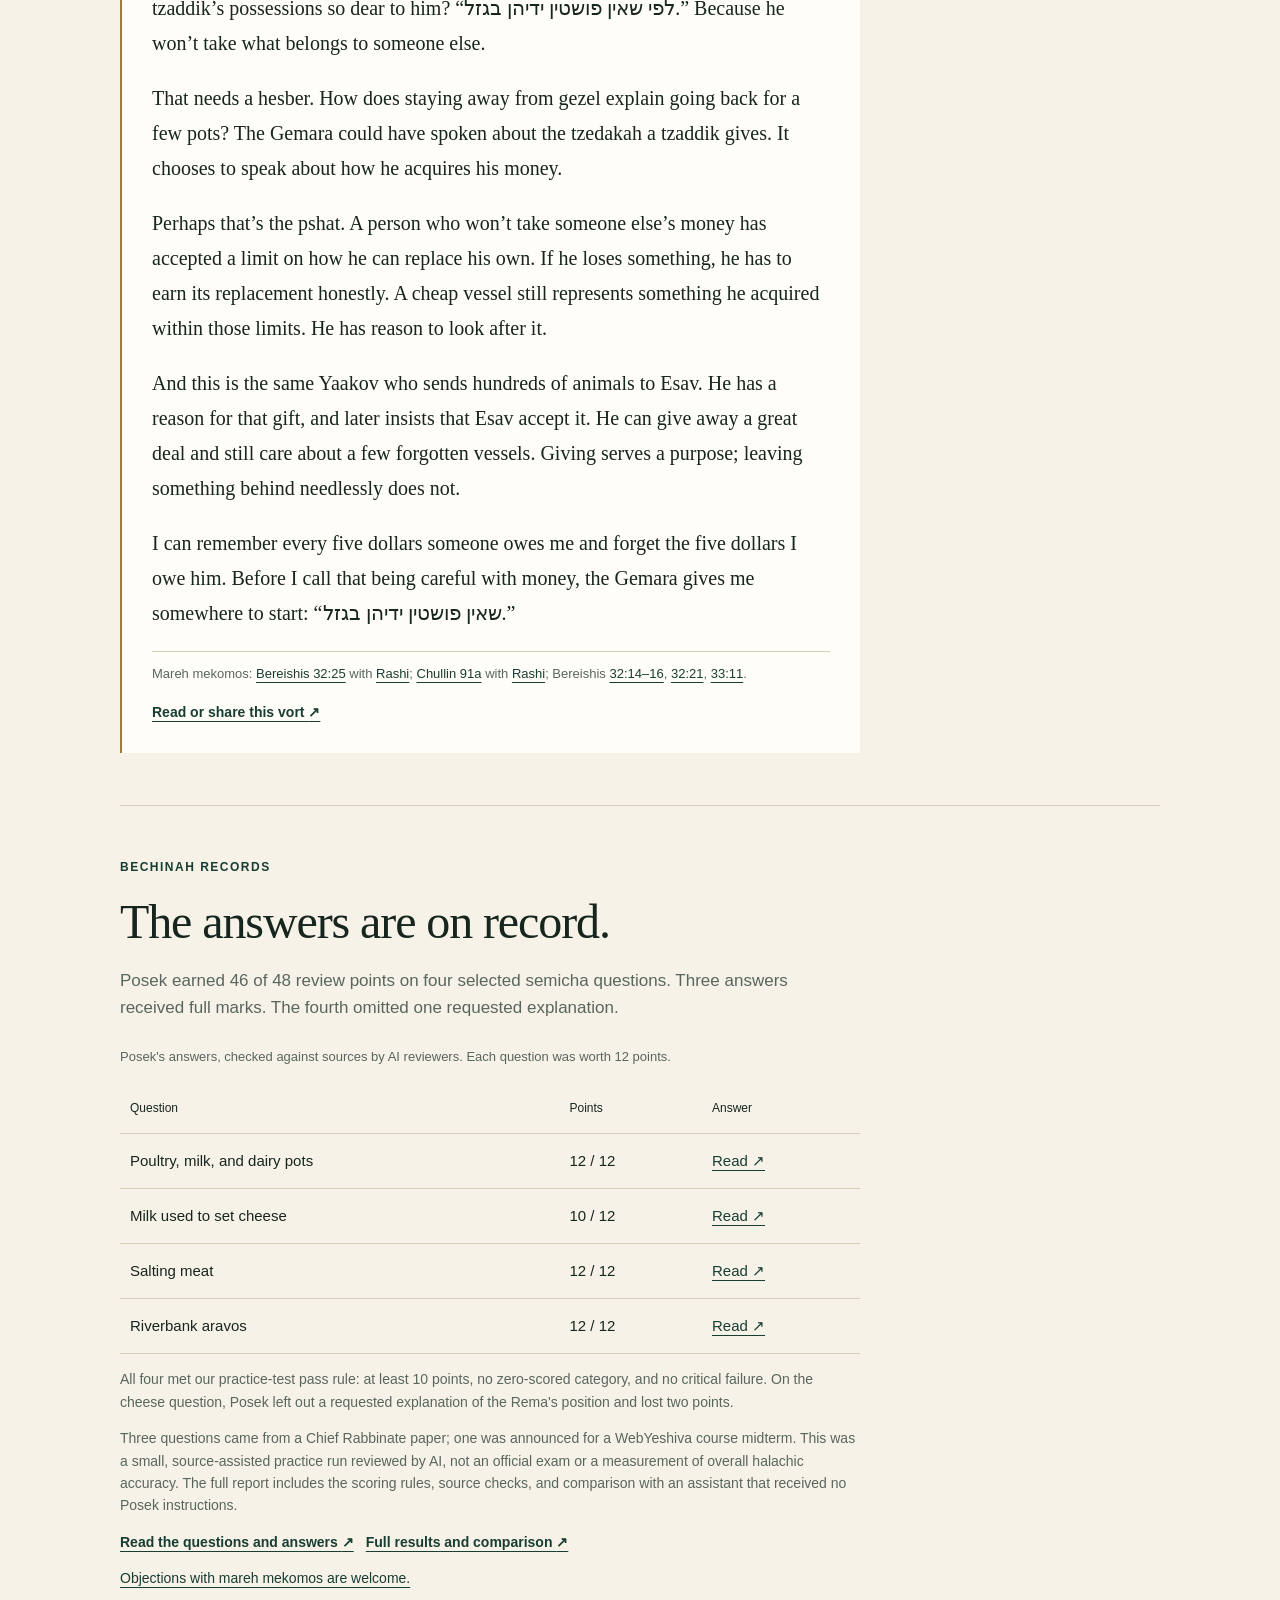
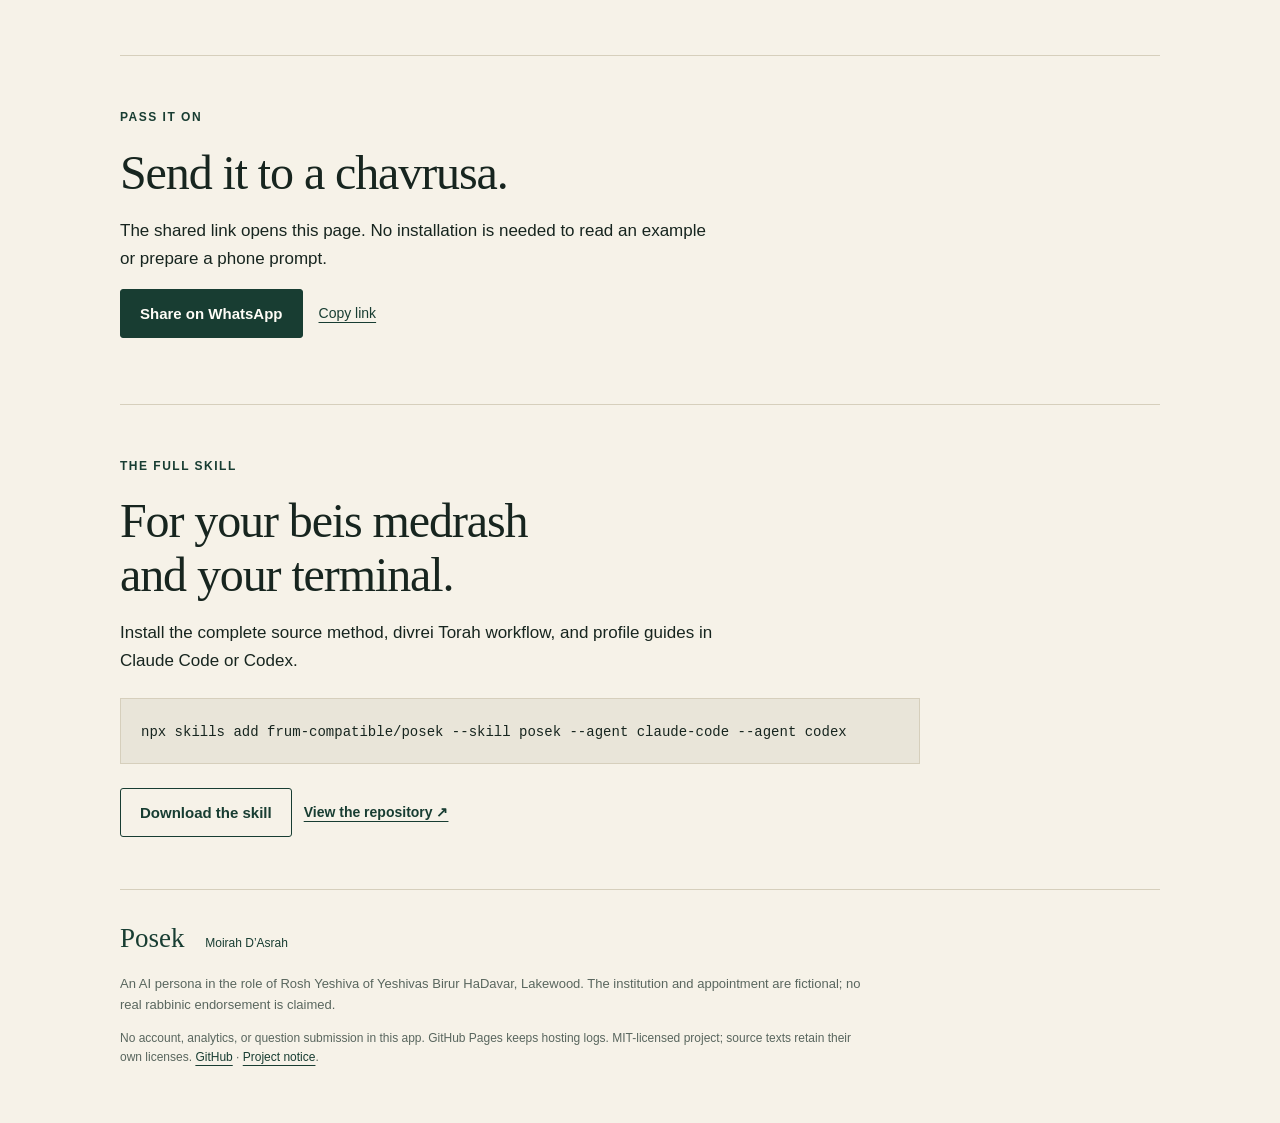
==== commit 8ff0b446: "Link full skill instructions and improve mobile app handoff" ====
--- a/site/index.html
+++ b/site/index.html
@@ -77,15 +77,16 @@
             <div id="sample-list" class="sample-list"></div>
           </details>
         </div>
-        <p class="handoff-note">Copies all instructions and your question. When the app opens, <strong>paste and send</strong>. No Posek installation needed.</p>
+        <p class="handoff-note">Copies your question, instructions, and a link to the <a href="skill.html">full skill</a>. When the app opens, <strong>paste and send</strong>. No installation needed.</p>
         <div class="copy-row">
           <div class="app-actions">
-            <button class="button primary" type="button" data-open-app="https://chatgpt.com/" data-app-name="ChatGPT">Copy &amp; open ChatGPT</button>
+            <button class="button primary" type="button" data-open-app="https://chatgpt.com/#native" data-app-name="ChatGPT">Copy &amp; open ChatGPT</button>
             <button class="button outline" type="button" data-open-app="https://claude.ai/new" data-app-name="Claude">Copy &amp; open Claude</button>
           </div>
-          <button id="copy-prompt" class="text-button" type="button">Copy full prompt</button>
+          <button id="copy-prompt" class="button outline" type="button">Copy prompt only</button>
           <span id="copy-status" role="status" aria-live="polite"></span>
         </div>
+        <p id="copied-app-links" class="handoff-note copied-links" hidden>Paste into a new chat: <a href="https://chatgpt.com/#native">Open ChatGPT app</a> · <a href="https://chatgpt.com/?no_universal_links=1">Use ChatGPT in browser</a> · <a href="https://claude.ai/new">Claude</a>.</p>
         <details class="advanced">
           <summary>Advanced settings</summary>
           <div class="field-row">
@@ -110,7 +111,7 @@
         <p class="field-note">The phone starter is shorter than the full installed skill. Source verification depends on the AI app and tools you use.</p>
         </details>
         <details class="prompt-details"><summary>See the instructions being copied</summary><textarea id="prompt" readonly rows="13" aria-label="Generated starter prompt"></textarea></details>
-        <div id="manual-copy" hidden><label for="manual-text">Copy this text manually</label><textarea id="manual-text" readonly rows="5"></textarea><p id="manual-app-links" class="next-step">After copying, open <a href="https://chatgpt.com/" target="_blank" rel="noopener noreferrer">ChatGPT</a> or <a href="https://claude.ai/new" target="_blank" rel="noopener noreferrer">Claude</a> and paste it into a new chat.</p></div>
+        <div id="manual-copy" hidden><label for="manual-text">Copy this text manually</label><textarea id="manual-text" readonly rows="5"></textarea><p id="manual-app-links" class="next-step">After copying, open <a href="https://chatgpt.com/#native">ChatGPT app</a>, <a href="https://chatgpt.com/?no_universal_links=1">ChatGPT in browser</a>, or <a href="https://claude.ai/new">Claude</a> and paste into a new chat.</p></div>
         <p class="field-note">Your text stays in this page. Sharing the site does not share your question.</p>
         <p id="rav-note" class="rav-note">For a practical shailah, confirmation with your local rav is recommended. Bring the mareh mekomos.</p>
         <noscript><p>Enable JavaScript to prepare a prompt. You can still read the dvar Torah below or download the full skill.</p></noscript>
--- a/site/styles.css
+++ b/site/styles.css
@@ -385,6 +385,32 @@
   color:var(--muted);
   margin:0 0 12px;
 }
+.copied-links {
+  margin-top:14px;
+}
+.skill-guide {
+  max-width:850px;
+  padding-block:36px;
+}
+.skill-guide h1 {
+  font-size:42px;
+  line-height:1.15;
+  letter-spacing:-1px;
+  margin-block:24px;
+}
+.skill-guide h2 {
+  font-size:28px;
+  letter-spacing:-.5px;
+}
+.skill-guide section {
+  border-top:1px solid var(--line);
+  padding-block:24px;
+}
+.skill-guide pre {
+  font:15px/1.65 -apple-system,BlinkMacSystemFont,'Segoe UI',sans-serif;
+  white-space:pre-wrap;
+  overflow-wrap:anywhere;
+}
 .field-row {
   display:grid;
   grid-template-columns:1fr 1fr;
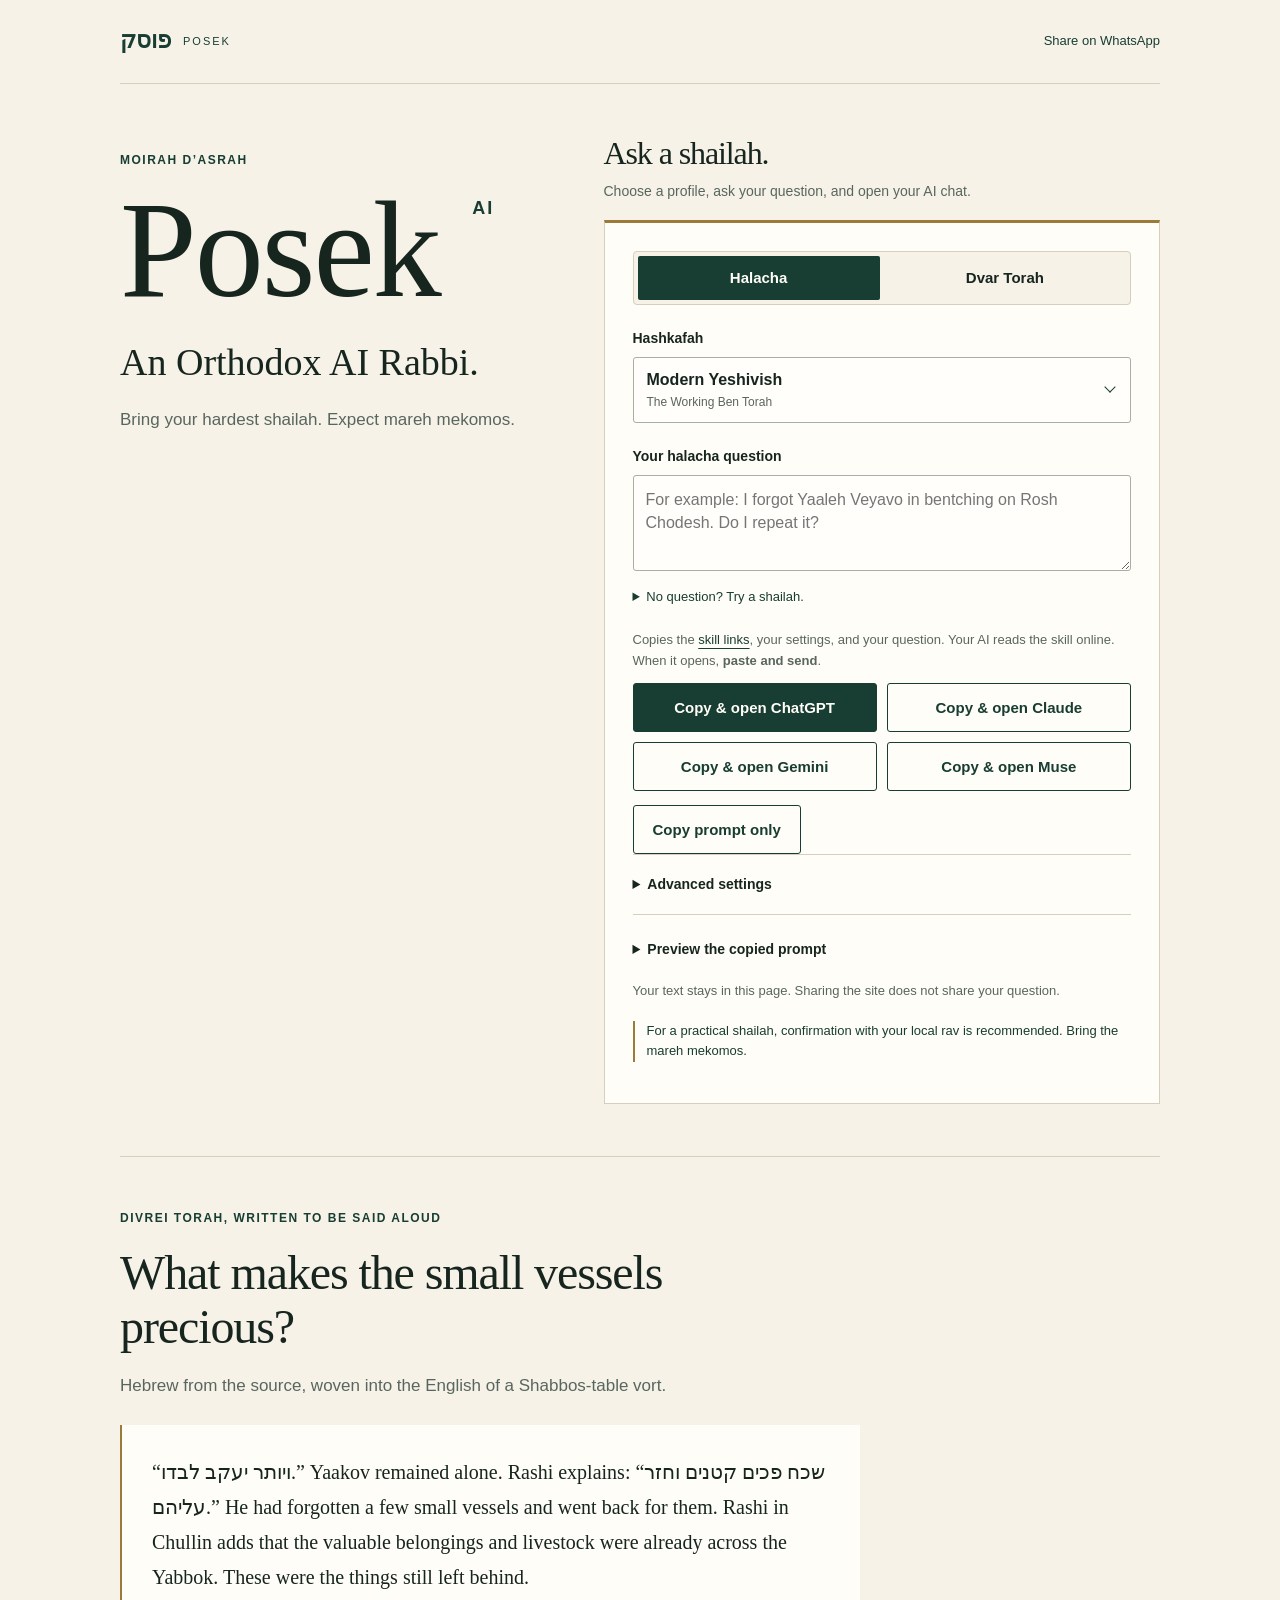
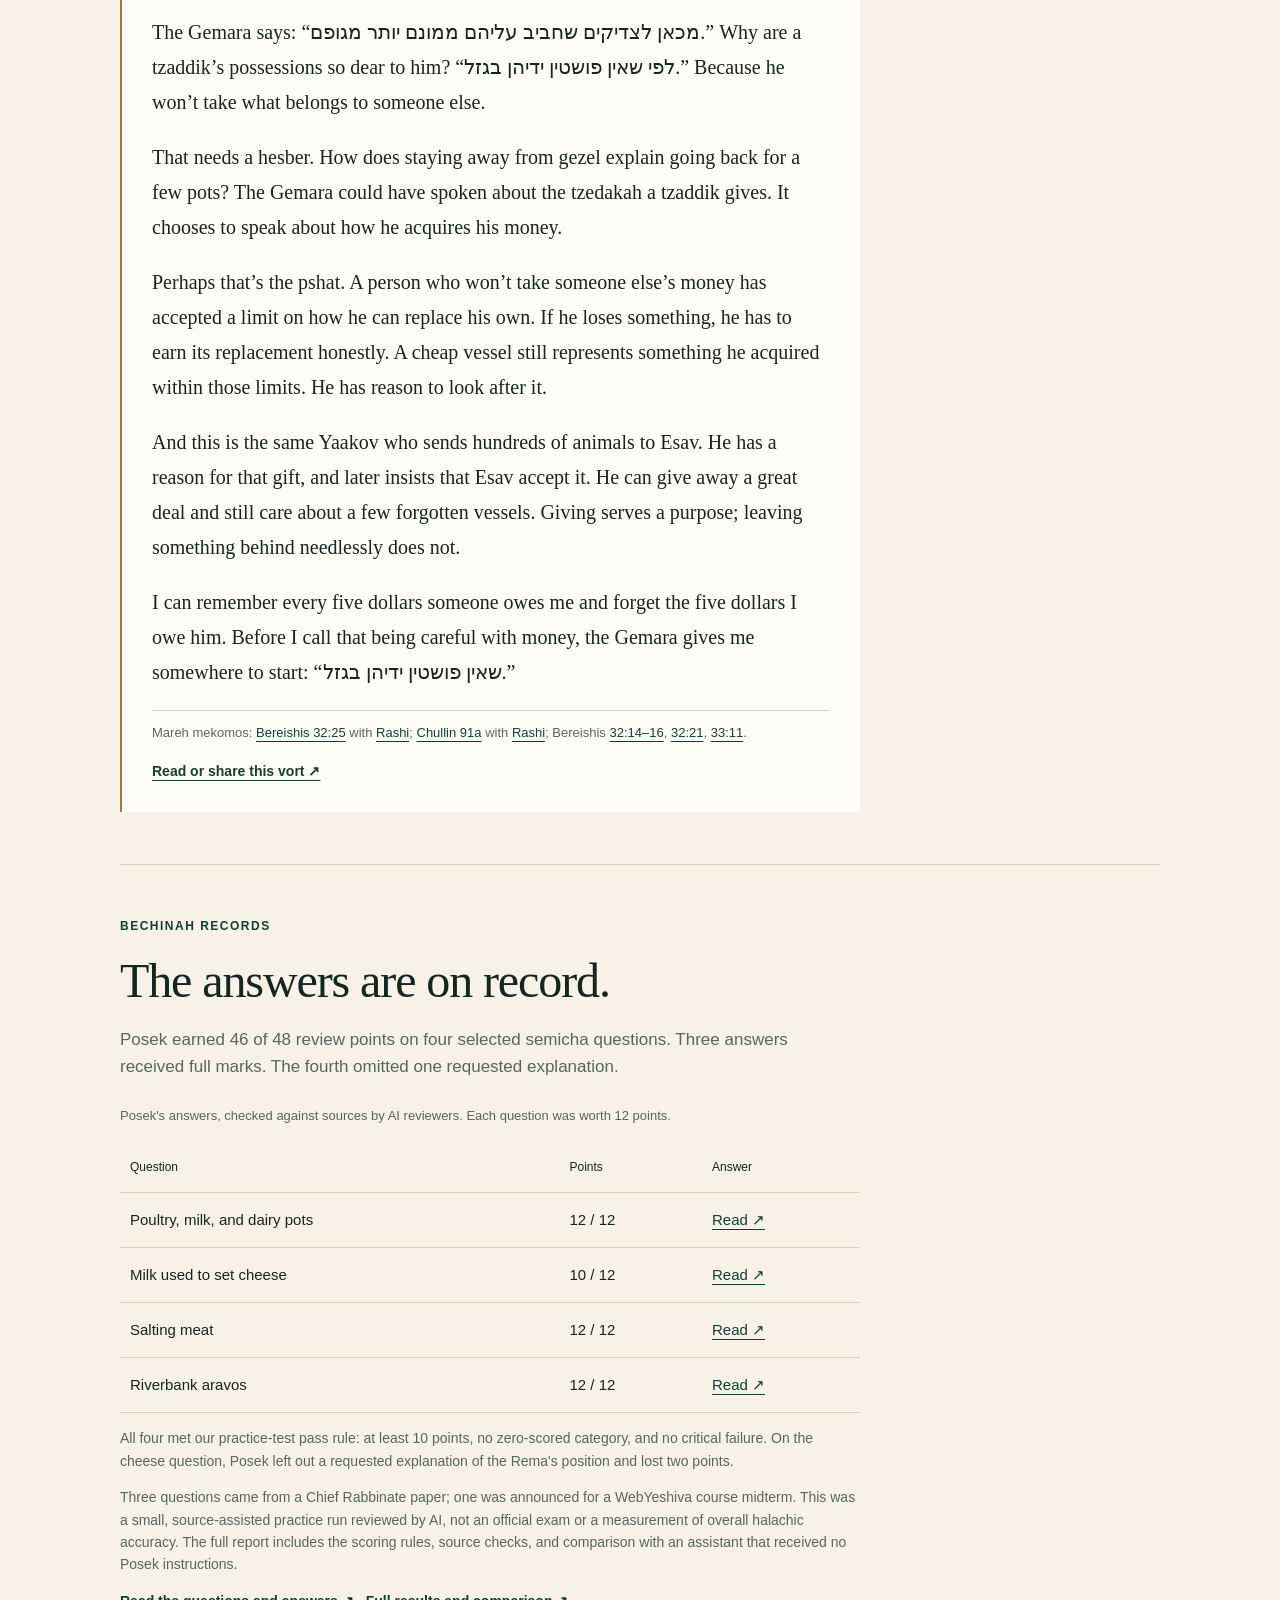
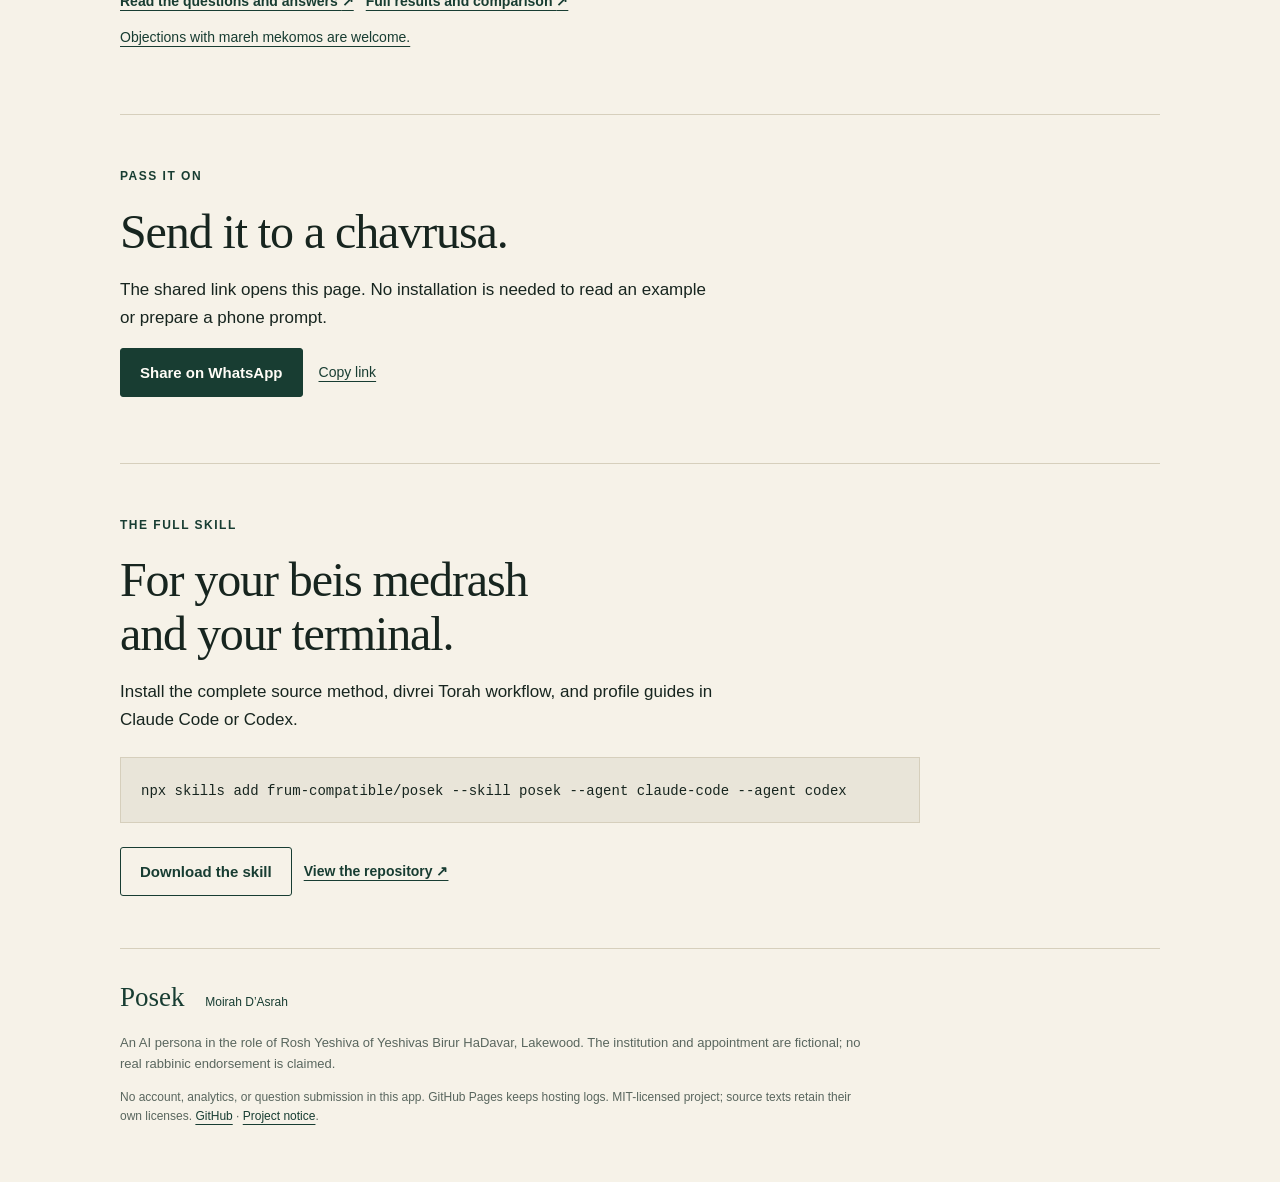
==== commit 4c12ac66: "Use a short linked skill prompt and add Gemini and Muse handoffs" ====
--- a/site/index.html
+++ b/site/index.html
@@ -40,7 +40,7 @@
     <section id="prepare" class="prepare" aria-labelledby="prepare-title">
       <div class="section-intro">
         <h2 id="prepare-title">Ask a shailah.</h2>
-        <p>Choose a profile and ask. Copy the instructions into your AI chat.</p>
+        <p>Choose a profile, ask your question, and open your AI chat.</p>
       </div>
       <div class="builder">
         <fieldset class="mode-switch">
@@ -77,16 +77,18 @@
             <div id="sample-list" class="sample-list"></div>
           </details>
         </div>
-        <p class="handoff-note">Copies your question, instructions, and a link to the <a href="skill.html">full skill</a>. When the app opens, <strong>paste and send</strong>. No installation needed.</p>
+        <p class="handoff-note">Copies the <a href="skill.html">skill links</a>, your settings, and your question. Your AI reads the skill online. When it opens, <strong>paste and send</strong>.</p>
         <div class="copy-row">
           <div class="app-actions">
             <button class="button primary" type="button" data-open-app="https://chatgpt.com/#native" data-app-name="ChatGPT">Copy &amp; open ChatGPT</button>
             <button class="button outline" type="button" data-open-app="https://claude.ai/new" data-app-name="Claude">Copy &amp; open Claude</button>
+            <button class="button outline" type="button" data-open-app="https://gemini.google.com/app" data-app-name="Gemini">Copy &amp; open Gemini</button>
+            <button class="button outline" type="button" data-open-app="https://muse.ai/" data-app-name="Muse">Copy &amp; open Muse</button>
           </div>
           <button id="copy-prompt" class="button outline" type="button">Copy prompt only</button>
           <span id="copy-status" role="status" aria-live="polite"></span>
         </div>
-        <p id="copied-app-links" class="handoff-note copied-links" hidden>Paste into a new chat: <a href="https://chatgpt.com/#native">Open ChatGPT app</a> · <a href="https://chatgpt.com/?no_universal_links=1">Use ChatGPT in browser</a> · <a href="https://claude.ai/new">Claude</a>.</p>
+        <p id="copied-app-links" class="handoff-note copied-links" hidden>Paste into a new chat: <a href="https://chatgpt.com/#native">Open ChatGPT app</a> · <a href="https://chatgpt.com/?no_universal_links=1">Use ChatGPT in browser</a> · <a href="https://claude.ai/new">Claude</a> · <a href="https://gemini.google.com/app">Gemini</a> · <a href="https://muse.ai/">Muse</a>.</p>
         <details class="advanced">
           <summary>Advanced settings</summary>
           <div class="field-row">
@@ -108,10 +110,10 @@
           <p>Ask the model to open the primary sources. Enable web search where your app offers a switch; some versions search automatically. If a sefer cannot be opened, supply the passage and keep the gap explicit.</p>
           <p class="small">Checked 2 October 2026. Suggested setups, not Posek model rankings or required subscriptions. Availability varies. <a href="https://github.com/frum-compatible/posek/blob/main/docs/MODEL-SETUP.md">Setup and evidence limits ↗</a></p>
         </details>
-        <p class="field-note">The phone starter is shorter than the full installed skill. Source verification depends on the AI app and tools you use.</p>
+        <p class="field-note">Use an AI chat with web access so it can read the skill and check its sources.</p>
         </details>
-        <details class="prompt-details"><summary>See the instructions being copied</summary><textarea id="prompt" readonly rows="13" aria-label="Generated starter prompt"></textarea></details>
-        <div id="manual-copy" hidden><label for="manual-text">Copy this text manually</label><textarea id="manual-text" readonly rows="5"></textarea><p id="manual-app-links" class="next-step">After copying, open <a href="https://chatgpt.com/#native">ChatGPT app</a>, <a href="https://chatgpt.com/?no_universal_links=1">ChatGPT in browser</a>, or <a href="https://claude.ai/new">Claude</a> and paste into a new chat.</p></div>
+        <details class="prompt-details"><summary>Preview the copied prompt</summary><textarea id="prompt" readonly rows="13" aria-label="Generated starter prompt"></textarea></details>
+        <div id="manual-copy" hidden><label for="manual-text">Copy this text manually</label><textarea id="manual-text" readonly rows="5"></textarea><p id="manual-app-links" class="next-step">After copying, open <a href="https://chatgpt.com/#native">ChatGPT app</a>, <a href="https://chatgpt.com/?no_universal_links=1">ChatGPT in browser</a>, <a href="https://claude.ai/new">Claude</a>, <a href="https://gemini.google.com/app">Gemini</a>, or <a href="https://muse.ai/">Muse</a> and paste into a new chat.</p></div>
         <p class="field-note">Your text stays in this page. Sharing the site does not share your question.</p>
         <p id="rav-note" class="rav-note">For a practical shailah, confirmation with your local rav is recommended. Bring the mareh mekomos.</p>
         <noscript><p>Enable JavaScript to prepare a prompt. You can still read the dvar Torah below or download the full skill.</p></noscript>
